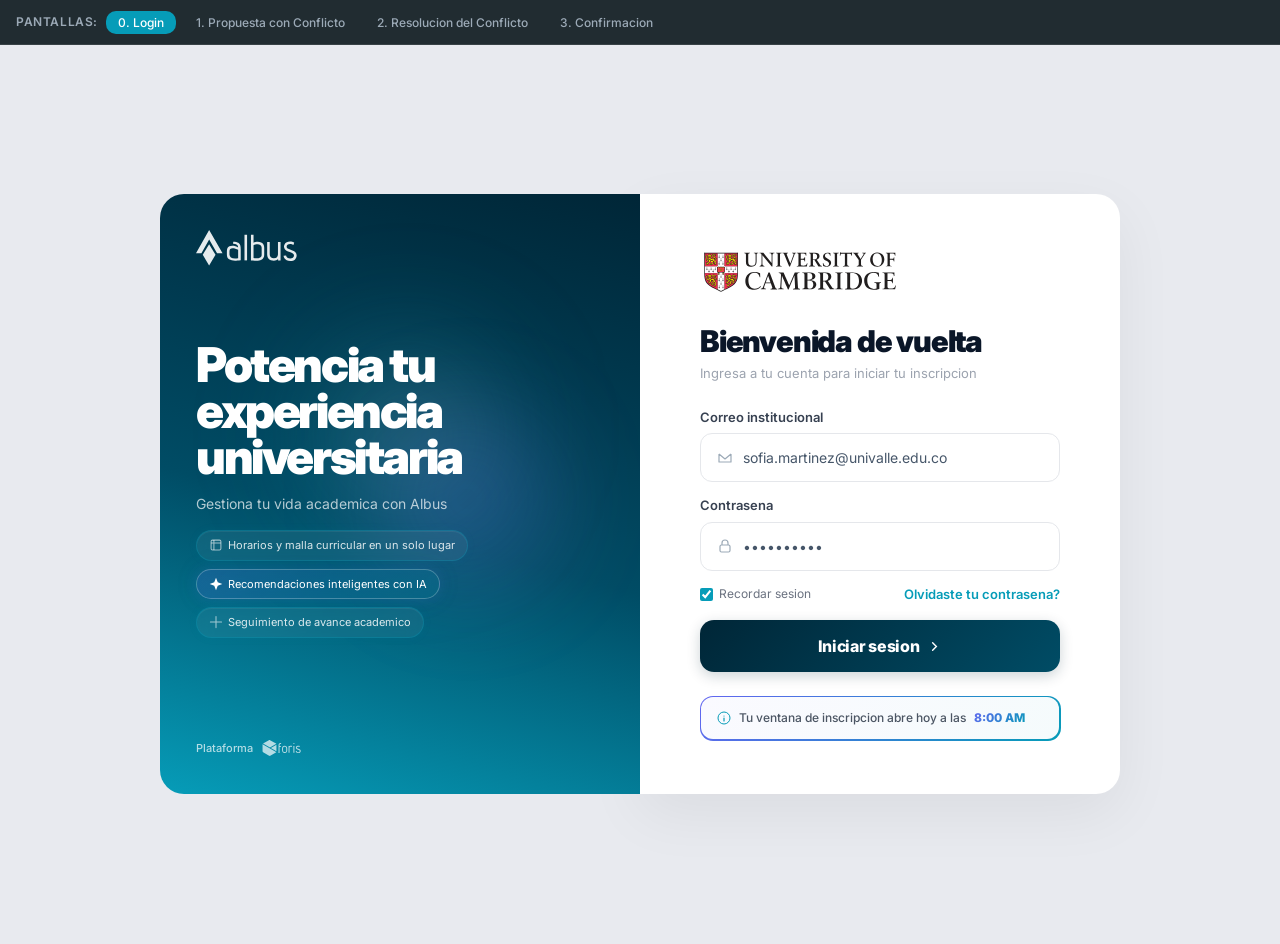
==== prototype/index.html @ 942f9414 "Foris UX Challenge: Albus enrollment flow prototype Complete UX/UI design for AI-assisted schedule c" ====
<!DOCTYPE html>
<html lang="es">
<head>
  <meta charset="UTF-8">
  <meta name="viewport" content="width=device-width, initial-scale=1.0">
  <title>Albus — Inscripcion de Materias | Foris</title>
  <link rel="preconnect" href="https://fonts.googleapis.com">
  <link href="https://fonts.googleapis.com/css2?family=Inter:wght@400;500;600;700&display=swap" rel="stylesheet">
  <link rel="stylesheet" href="styles.css">
  <link rel="stylesheet" href="ui-override.css">
</head>
<body>
  <!-- ========================================= -->
  <!-- NAVIGATION TABS (to switch between screens) -->
  <!-- ========================================= -->
  <nav class="screen-nav">
    <div class="screen-nav__inner">
      <span class="screen-nav__label">Pantallas:</span>
      <button class="screen-nav__btn active" data-screen="screen-login">0. Login</button>
      <button class="screen-nav__btn" data-screen="screen-1">1. Propuesta con Conflicto</button>
      <button class="screen-nav__btn" data-screen="screen-2">2. Resolucion del Conflicto</button>
      <button class="screen-nav__btn" data-screen="screen-3">3. Confirmacion</button>
    </div>
  </nav>

  <!-- ========================================= -->
  <!-- SCREEN 0: LOGIN                            -->
  <!-- ========================================= -->
  <div class="screen active" id="screen-login">
    <div class="login-layout">
      <div class="login-left">
        <div class="login-brand">
          <img src="../albus_logo_white.svg" alt="Albus" class="login-brand__logo">
        </div>
        <div class="login-hero">
          <h1 class="login-hero__title">Potencia tu experiencia universitaria</h1>
          <p class="login-hero__subtitle">Gestiona tu vida academica con Albus</p>
          <div class="login-hero__features">
            <div class="login-hero__feature">
              <svg width="20" height="20" viewBox="0 0 20 20" fill="none"><rect x="3" y="3" width="14" height="14" rx="2" stroke="currentColor" stroke-width="1.5"/><path d="M3 7H17M7 3V17" stroke="currentColor" stroke-width="1.5"/></svg>
              <span>Horarios y malla curricular en un solo lugar</span>
            </div>
            <div class="login-hero__feature login-hero__feature--ai">
              <svg width="20" height="20" viewBox="0 0 20 20" fill="none"><path d="M10 1L12.5 7.5L19 10L12.5 12.5L10 19L7.5 12.5L1 10L7.5 7.5L10 1Z" fill="currentColor"/></svg>
              <span>Recomendaciones inteligentes con IA</span>
            </div>
            <div class="login-hero__feature">
              <svg width="20" height="20" viewBox="0 0 20 20" fill="none"><path d="M10 2V18M2 10H18" stroke="currentColor" stroke-width="1.5" stroke-linecap="round"/></svg>
              <span>Seguimiento de avance academico</span>
            </div>
          </div>
        </div>
        <div class="login-footer">
          <span>Plataforma</span>
          <img src="../logo-foris-blanco.svg" alt="Foris" class="login-footer__logo">
        </div>
      </div>
      <div class="login-right">
        <div class="login-form">
          <div class="login-form__university">
            <img src="../university-of-cambridge-37899_logosenvector.com_5.svg" alt="Universidad" class="login-form__university-logo">
          </div>
          <h2 class="login-form__title">Bienvenida de vuelta</h2>
          <p class="login-form__subtitle">Ingresa a tu cuenta para iniciar tu inscripcion</p>
          <div class="login-form__field">
            <label class="login-form__label">Correo institucional</label>
            <div class="login-form__input">
              <svg width="16" height="16" viewBox="0 0 16 16" fill="none"><path d="M2 4L8 9L14 4M2 4V12H14V4" stroke="currentColor" stroke-width="1.2" stroke-linejoin="round"/></svg>
              <span>sofia.martinez@univalle.edu.co</span>
            </div>
          </div>
          <div class="login-form__field">
            <label class="login-form__label">Contrasena</label>
            <div class="login-form__input">
              <svg width="16" height="16" viewBox="0 0 16 16" fill="none"><rect x="3" y="7" width="10" height="7" rx="1.5" stroke="currentColor" stroke-width="1.2"/><path d="M5 7V5C5 3.34315 6.34315 2 8 2C9.65685 2 11 3.34315 11 5V7" stroke="currentColor" stroke-width="1.2"/></svg>
              <span>••••••••••</span>
            </div>
          </div>
          <div class="login-form__options">
            <label class="login-form__remember">
              <input type="checkbox" checked> Recordar sesion
            </label>
            <a href="#" class="login-form__forgot">Olvidaste tu contrasena?</a>
          </div>
          <button class="btn btn--confirm login-form__btn" onclick="showScreen('screen-welcome');">
            Iniciar sesion
            <svg width="16" height="16" viewBox="0 0 16 16" fill="none"><path d="M6 4L10 8L6 12" stroke="currentColor" stroke-width="1.5" stroke-linecap="round"/></svg>
          </button>
          <p class="login-form__info">
            <svg width="14" height="14" viewBox="0 0 14 14" fill="none"><circle cx="7" cy="7" r="6" stroke="currentColor" stroke-width="1"/><path d="M7 5V5.01M7 7V10" stroke="currentColor" stroke-width="1.2" stroke-linecap="round"/></svg>
            Tu ventana de inscripcion abre hoy a las <strong>8:00 AM</strong>
          </p>
        </div>
      </div>
    </div>
  </div>

  <!-- ========================================= -->
  <!-- SCREEN 0b: LOADING — AI PREPARING          -->
  <!-- ========================================= -->
  <div class="screen" id="screen-loading">
    <div class="app-layout">
      <!-- Sidebar -->
      <aside class="sidebar">
        <div class="sidebar__logo">
          <img src="../albus_logo_white.svg" alt="Albus" class="sidebar__logo-img">
          <button class="sidebar__collapse-btn" onclick="toggleSidebar()">
            <svg width="16" height="16" viewBox="0 0 16 16" fill="none"><path d="M10 4L6 8L10 12" stroke="currentColor" stroke-width="1.5" stroke-linecap="round"/></svg>
          </button>
        </div>
        <nav class="sidebar__nav">
          <a href="#" class="sidebar__link">
            <svg width="20" height="20" viewBox="0 0 20 20" fill="none"><path d="M3 10L10 3L17 10V17H12V13H8V17H3V10Z" stroke="currentColor" stroke-width="1.5"/></svg>
            Inicio
          </a>
          <a href="#" class="sidebar__link active">
            <svg width="20" height="20" viewBox="0 0 20 20" fill="none"><rect x="3" y="3" width="14" height="14" rx="2" stroke="currentColor" stroke-width="1.5"/><path d="M3 7H17M7 3V17" stroke="currentColor" stroke-width="1.5"/></svg>
            Mi Horario
          </a>
          <a href="#" class="sidebar__link">
            <svg width="20" height="20" viewBox="0 0 20 20" fill="none"><path d="M10 2V18M2 10H18" stroke="currentColor" stroke-width="1.5" stroke-linecap="round"/></svg>
            Malla Curricular
          </a>
          <a href="#" class="sidebar__link">
            <svg width="20" height="20" viewBox="0 0 20 20" fill="none"><circle cx="10" cy="6" r="3" stroke="currentColor" stroke-width="1.5"/><path d="M4 18C4 14.6863 6.68629 12 10 12C13.3137 12 16 14.6863 16 18" stroke="currentColor" stroke-width="1.5"/></svg>
            Mi Perfil
          </a>
        </nav>
        <div class="sidebar__profile">
          <img src="../sofia-avatar.png" alt="Sofia" class="sidebar__profile-photo">
          <div class="sidebar__profile-info">
            <span class="sidebar__profile-name">Sofia Martinez</span>
            <span class="sidebar__profile-career">Ingenieria Civil</span>
            <span class="sidebar__profile-semester">5to semestre</span>
          </div>
        </div>
        <button class="sidebar__logout" onclick="showScreen('screen-login');" title="Cerrar sesion">
          <svg width="16" height="16" viewBox="0 0 16 16" fill="none"><path d="M6 2H3C2.45 2 2 2.45 2 3V13C2 13.55 2.45 14 3 14H6" stroke="currentColor" stroke-width="1.5" stroke-linecap="round"/><path d="M11 11L14 8L11 5" stroke="currentColor" stroke-width="1.5" stroke-linecap="round" stroke-linejoin="round"/><path d="M14 8H6" stroke="currentColor" stroke-width="1.5" stroke-linecap="round"/></svg>
        </button>
        <button class="sidebar__collapse-edge" onclick="toggleSidebar()">
          <svg width="14" height="14" viewBox="0 0 14 14" fill="none"><path d="M9 3L5 7L9 11" stroke="currentColor" stroke-width="1.5" stroke-linecap="round"/></svg>
        </button>
      </aside>

      <main class="main">
        <header class="topbar">
          <div class="topbar__left">
            <div>
              <h1 class="topbar__title">Mi Horario</h1>
              <p class="topbar__subtitle">Semestre 2026-1 — Inscripcion de materias</p>
            </div>
          </div>
          <div class="topbar__right">
            <div class="topbar__window session-timer">
              <div class="topbar__window-dot"></div>
              <div class="topbar__window-info">
                <span class="topbar__window-label">Ventana abierta</span>
                <span class="topbar__window-countdown"></span>
              </div>
            </div>
          </div>
        </header>

        <!-- Loading State -->
        <div class="loading-state">
          <div class="loading-state__card">
            <div class="loading-state__icon">
              <svg width="40" height="40" viewBox="0 0 40 40" fill="none">
                <path d="M20 2L25 15L38 20L25 25L20 38L15 25L2 20L15 15L20 2Z" fill="#6366F1" class="loading-sparkle"/>
              </svg>
            </div>
            <h2 class="loading-state__title">Albus esta preparando tu propuesta de horario</h2>
            <p class="loading-state__text">Analizando tu historial academico, malla curricular y disponibilidad de secciones para recomendarte el mejor horario...</p>
            <div class="loading-state__progress">
              <div class="loading-state__bar">
                <div class="loading-state__bar-fill" id="loadingBar"></div>
              </div>
              <div class="loading-state__steps">
                <span class="loading-state__step loading-state__step--done" id="step1">
                  <svg width="14" height="14" viewBox="0 0 14 14" fill="none"><path d="M3 7L6 10L11 4" stroke="currentColor" stroke-width="1.5" stroke-linecap="round"/></svg>
                  Verificando prerrequisitos
                </span>
                <span class="loading-state__step loading-state__step--active" id="step2">
                  <div class="loading-state__step-dot"></div>
                  Seleccionando materias optimas
                </span>
                <span class="loading-state__step" id="step3">
                  <div class="loading-state__step-dot"></div>
                  Armando horario sin conflictos
                </span>
                <span class="loading-state__step" id="step4">
                  <div class="loading-state__step-dot"></div>
                  Validando cupos disponibles
                </span>
              </div>
            </div>
          </div>

          <!-- Skeleton Schedule -->
          <div class="skeleton-schedule">
            <div class="skeleton-header">
              <div class="skeleton-bar" style="width: 60px; height: 14px;"></div>
              <div class="skeleton-bar" style="width: 60px; height: 14px;"></div>
              <div class="skeleton-bar" style="width: 60px; height: 14px;"></div>
              <div class="skeleton-bar" style="width: 60px; height: 14px;"></div>
              <div class="skeleton-bar" style="width: 60px; height: 14px;"></div>
            </div>
            <div class="skeleton-grid">
              <div class="skeleton-block" style="grid-column: 1; grid-row: 1 / 3;"></div>
              <div class="skeleton-block" style="grid-column: 2; grid-row: 1 / 3;"></div>
              <div class="skeleton-block" style="grid-column: 3; grid-row: 1 / 3;"></div>
              <div class="skeleton-block" style="grid-column: 4; grid-row: 1 / 3;"></div>
              <div class="skeleton-block" style="grid-column: 5; grid-row: 1 / 4;"></div>
              <div class="skeleton-block" style="grid-column: 1; grid-row: 3 / 5;"></div>
              <div class="skeleton-block" style="grid-column: 3; grid-row: 3 / 5;"></div>
              <div class="skeleton-block" style="grid-column: 2; grid-row: 3 / 5;"></div>
              <div class="skeleton-block" style="grid-column: 4; grid-row: 3 / 5;"></div>
            </div>
          </div>
        </div>
      </main>
    </div>
  </div>

  <!-- ========================================= -->
  <!-- SCREEN WELCOME: HOME / BIENVENIDA          -->
  <!-- ========================================= -->
  <div class="screen" id="screen-welcome">
    <div class="app-layout">
      <aside class="sidebar">
        <div class="sidebar__logo">
          <img src="../albus_logo_white.svg" alt="Albus" class="sidebar__logo-img">
          <button class="sidebar__collapse-btn" onclick="toggleSidebar()">
            <svg width="16" height="16" viewBox="0 0 16 16" fill="none"><path d="M10 4L6 8L10 12" stroke="currentColor" stroke-width="1.5" stroke-linecap="round"/></svg>
          </button>
        </div>
        <nav class="sidebar__nav">
          <a href="#" class="sidebar__link">
            <svg width="20" height="20" viewBox="0 0 20 20" fill="none"><path d="M3 10L10 3L17 10V17H12V13H8V17H3V10Z" stroke="currentColor" stroke-width="1.5"/></svg>
            Inicio
          </a>
          <a href="#" class="sidebar__link">
            <svg width="20" height="20" viewBox="0 0 20 20" fill="none"><rect x="3" y="3" width="14" height="14" rx="2" stroke="currentColor" stroke-width="1.5"/><path d="M3 7H17M7 3V17" stroke="currentColor" stroke-width="1.5"/></svg>
            Mi Horario
          </a>
          <a href="#" class="sidebar__link">
            <svg width="20" height="20" viewBox="0 0 20 20" fill="none"><path d="M10 2V18M2 10H18" stroke="currentColor" stroke-width="1.5" stroke-linecap="round"/></svg>
            Malla Curricular
          </a>
          <a href="#" class="sidebar__link">
            <svg width="20" height="20" viewBox="0 0 20 20" fill="none"><circle cx="10" cy="6" r="3" stroke="currentColor" stroke-width="1.5"/><path d="M4 18C4 14.6863 6.68629 12 10 12C13.3137 12 16 14.6863 16 18" stroke="currentColor" stroke-width="1.5"/></svg>
            Mi Perfil
          </a>
        </nav>
        <div class="sidebar__profile">
          <img src="../sofia-avatar.png" alt="Sofia" class="sidebar__profile-photo">
          <div class="sidebar__profile-info">
            <span class="sidebar__profile-name">Sofia Martinez</span>
            <span class="sidebar__profile-career">Ingenieria Civil</span>
            <span class="sidebar__profile-semester">5to semestre</span>
          </div>
        </div>
        <button class="sidebar__logout" onclick="showScreen('screen-login');" title="Cerrar sesion">
          <svg width="16" height="16" viewBox="0 0 16 16" fill="none"><path d="M6 2H3C2.45 2 2 2.45 2 3V13C2 13.55 2.45 14 3 14H6" stroke="currentColor" stroke-width="1.5" stroke-linecap="round"/><path d="M11 11L14 8L11 5" stroke="currentColor" stroke-width="1.5" stroke-linecap="round" stroke-linejoin="round"/><path d="M14 8H6" stroke="currentColor" stroke-width="1.5" stroke-linecap="round"/></svg>
        </button>
        <button class="sidebar__collapse-edge" onclick="toggleSidebar()">
          <svg width="14" height="14" viewBox="0 0 14 14" fill="none"><path d="M9 3L5 7L9 11" stroke="currentColor" stroke-width="1.5" stroke-linecap="round"/></svg>
        </button>
      </aside>

      <main class="main welcome-main">
        <div class="welcome-dash">
          <!-- Hero greeting banner with user info -->
          <div class="welcome-dash__hero">
            <div class="welcome-dash__hero-visual">
              <img src="../sofia-avatar.png" alt="Sofia" class="welcome-dash__hero-avatar">
              <div class="welcome-dash__hero-status"></div>
            </div>
            <div class="welcome-dash__hero-content">
              <h1 class="welcome-dash__hero-title">Hola Sofia 👋</h1>
              <p class="welcome-dash__hero-desc">Bienvenida a tu portal academico</p>
            </div>
            <div class="welcome-dash__hero-meta">
              <div class="welcome-dash__hero-tag">Ingenieria Civil</div>
              <div class="welcome-dash__hero-tag">5to semestre</div>
              <div class="welcome-dash__hero-tag">Promedio 4.2</div>
            </div>
          </div>

          <!-- Layout: left (main) + right (sidebar) -->
          <div class="welcome-dash__grid">
            <!-- Left column -->
            <div class="welcome-dash__left">
              <!-- Inscription card — protagonist -->
              <div class="welcome-dash__inscription">
                <div class="welcome-dash__inscription-top">
                  <h2 class="welcome-dash__inscription-title">Inscripcion de materias</h2>
                  <p class="welcome-dash__inscription-subtitle">Semestre 2026-1</p>
                  <p class="welcome-dash__inscription-desc">Tu ventana de inscripcion esta abierta. Inicia tu proceso y organiza tu horario para este semestre.</p>
                  <div class="welcome-dash__inscription-footer">
                    <button class="btn btn--confirm welcome-dash__hero-cta" onclick="showScreen('screen-1'); showLoadingModal();">
                      Iniciar inscripcion
                      <svg width="16" height="16" viewBox="0 0 16 16" fill="none"><path d="M6 4L10 8L6 12" stroke="currentColor" stroke-width="1.5" stroke-linecap="round"/></svg>
                    </button>
                    <div class="welcome-dash__inscription-ai">
                      <svg width="12" height="12" viewBox="0 0 12 12" fill="none"><path d="M6 1L7.2 4.8L11 6L7.2 7.2L6 11L4.8 7.2L1 6L4.8 4.8L6 1Z" fill="currentColor"/></svg>
                      Con asistencia de Albus IA para facilitar tu inscripcion
                    </div>
                  </div>
                </div>
              </div>

              <!-- Stats row -->
              <div class="welcome-dash__stats">
                <div class="welcome-dash__stat">
                  <div class="welcome-dash__stat-icon welcome-dash__stat-icon--teal">
                    <svg width="18" height="18" viewBox="0 0 18 18" fill="none"><path d="M9 2V16M2 9H16" stroke="currentColor" stroke-width="1.5" stroke-linecap="round"/></svg>
                  </div>
                  <div>
                    <strong>68%</strong>
                    <span>Avance curricular</span>
                  </div>
                </div>
                <div class="welcome-dash__stat">
                  <div class="welcome-dash__stat-icon welcome-dash__stat-icon--blue">
                    <svg width="18" height="18" viewBox="0 0 18 18" fill="none"><rect x="3" y="3" width="12" height="12" rx="2" stroke="currentColor" stroke-width="1.5"/><path d="M3 7H15M7 3V15" stroke="currentColor" stroke-width="1.5"/></svg>
                  </div>
                  <div>
                    <strong>102</strong>
                    <span>Creditos aprobados</span>
                  </div>
                </div>
                <div class="welcome-dash__stat">
                  <div class="welcome-dash__stat-icon welcome-dash__stat-icon--green">
                    <svg width="18" height="18" viewBox="0 0 18 18" fill="none"><path d="M3 9L7 13L15 5" stroke="currentColor" stroke-width="1.5" stroke-linecap="round" stroke-linejoin="round"/></svg>
                  </div>
                  <div>
                    <strong>4.2</strong>
                    <span>Promedio semestre ant.</span>
                  </div>
                </div>
                <div class="welcome-dash__stat">
                  <div class="welcome-dash__stat-icon welcome-dash__stat-icon--purple">
                    <svg width="18" height="18" viewBox="0 0 18 18" fill="none"><circle cx="9" cy="6" r="3" stroke="currentColor" stroke-width="1.5"/><path d="M3 16C3 13 5.7 10 9 10C12.3 10 15 13 15 16" stroke="currentColor" stroke-width="1.5"/></svg>
                  </div>
                  <div>
                    <strong>5to</strong>
                    <span>Semestre actual</span>
                  </div>
                </div>
              </div>
            </div>

            <!-- Right column -->
            <div class="welcome-dash__right">
              <!-- Window timer -->
              <div class="welcome-dash__timer-card">
                <div class="welcome-dash__timer-header">
                  <span class="welcome-dash__timer-label">Ventana de inscripcion</span>
                  <div class="welcome-dash__timer-dot"></div>
                </div>
                <div class="welcome-dash__timer-info">
                  <span class="welcome-dash__timer-status">Abierta</span>
                  <span class="welcome-dash__timer-closes">Cierra hoy a las 12:00 PM</span>
                </div>
              </div>

              <!-- Quick info -->
              <div class="welcome-dash__quick">
                <h3>Semestre 2026-1</h3>
                <div class="welcome-dash__quick-item">
                  <span>Materias disponibles</span>
                  <strong>48</strong>
                </div>
                <div class="welcome-dash__quick-item">
                  <span>Creditos requeridos</span>
                  <strong>15-21</strong>
                </div>
                <div class="welcome-dash__quick-item">
                  <span>Materias por inscribir</span>
                  <strong>6</strong>
                </div>
              </div>

              <!-- Recent -->
              <div class="welcome-dash__recent">
                <h3>Semestre anterior</h3>
                <div class="welcome-dash__recent-item">
                  <div class="welcome-dash__recent-dot" style="background:#3B82F6;"></div>
                  <span>Estructuras I</span>
                  <strong>4.5</strong>
                </div>
                <div class="welcome-dash__recent-item">
                  <div class="welcome-dash__recent-dot" style="background:#10B981;"></div>
                  <span>Fisica II</span>
                  <strong>4.0</strong>
                </div>
                <div class="welcome-dash__recent-item">
                  <div class="welcome-dash__recent-dot" style="background:#069cb8;"></div>
                  <span>Estadistica I</span>
                  <strong>4.3</strong>
                </div>
              </div>
            </div>
          </div>
        </div>
      </main>
    </div>
  </div>

  <!-- ========================================= -->
  <!-- SCREEN 1: PROPUESTA CON CONFLICTO         -->
  <!-- ========================================= -->
  <div class="screen" id="screen-1">
    <div class="app-layout">
      <!-- Sidebar -->
      <aside class="sidebar">
        <div class="sidebar__logo">
          <img src="../albus_logo_white.svg" alt="Albus" class="sidebar__logo-img">
          <button class="sidebar__collapse-btn" onclick="toggleSidebar()">
            <svg width="16" height="16" viewBox="0 0 16 16" fill="none"><path d="M10 4L6 8L10 12" stroke="currentColor" stroke-width="1.5" stroke-linecap="round"/></svg>
          </button>
        </div>
        <nav class="sidebar__nav">
          <a href="#" class="sidebar__link">
            <svg width="20" height="20" viewBox="0 0 20 20" fill="none"><path d="M3 10L10 3L17 10V17H12V13H8V17H3V10Z" stroke="currentColor" stroke-width="1.5"/></svg>
            Inicio
          </a>
          <a href="#" class="sidebar__link active">
            <svg width="20" height="20" viewBox="0 0 20 20" fill="none"><rect x="3" y="3" width="14" height="14" rx="2" stroke="currentColor" stroke-width="1.5"/><path d="M3 7H17M7 3V17" stroke="currentColor" stroke-width="1.5"/></svg>
            Mi Horario
          </a>
          <a href="#" class="sidebar__link">
            <svg width="20" height="20" viewBox="0 0 20 20" fill="none"><path d="M10 2V18M2 10H18" stroke="currentColor" stroke-width="1.5" stroke-linecap="round"/></svg>
            Malla Curricular
          </a>
          <a href="#" class="sidebar__link">
            <svg width="20" height="20" viewBox="0 0 20 20" fill="none"><circle cx="10" cy="6" r="3" stroke="currentColor" stroke-width="1.5"/><path d="M4 18C4 14.6863 6.68629 12 10 12C13.3137 12 16 14.6863 16 18" stroke="currentColor" stroke-width="1.5"/></svg>
            Mi Perfil
          </a>
        </nav>
        <div class="sidebar__profile">
          <img src="../sofia-avatar.png" alt="Sofia" class="sidebar__profile-photo">
          <div class="sidebar__profile-info">
            <span class="sidebar__profile-name">Sofia Martinez</span>
            <span class="sidebar__profile-career">Ingenieria Civil</span>
            <span class="sidebar__profile-semester">5to semestre</span>
          </div>
        </div>
        <button class="sidebar__logout" onclick="showScreen('screen-login');" title="Cerrar sesion">
          <svg width="16" height="16" viewBox="0 0 16 16" fill="none"><path d="M6 2H3C2.45 2 2 2.45 2 3V13C2 13.55 2.45 14 3 14H6" stroke="currentColor" stroke-width="1.5" stroke-linecap="round"/><path d="M11 11L14 8L11 5" stroke="currentColor" stroke-width="1.5" stroke-linecap="round" stroke-linejoin="round"/><path d="M14 8H6" stroke="currentColor" stroke-width="1.5" stroke-linecap="round"/></svg>
        </button>
        <button class="sidebar__collapse-edge" onclick="toggleSidebar()">
          <svg width="14" height="14" viewBox="0 0 14 14" fill="none"><path d="M9 3L5 7L9 11" stroke="currentColor" stroke-width="1.5" stroke-linecap="round"/></svg>
        </button>
      </aside>

      <!-- Main Content -->
      <main class="main">
        <!-- Top Bar -->
        <header class="topbar">
          <div class="topbar__left">
            <div>
              <h1 class="topbar__title">Mi Horario</h1>
              <p class="topbar__subtitle">Semestre 2026-1</p>
            </div>
            <div class="topbar__mobile-timer session-timer">
              <div class="topbar__window-dot"></div>
              <div class="topbar__window-info">
                <span class="topbar__window-label">Ventana</span>
                <span class="topbar__window-countdown"></span>
              </div>
            </div>
          </div>
          <div class="topbar__center">
            <div class="topbar__ai-bar">
              <div class="topbar__ai-badge">
                <svg width="14" height="14" viewBox="0 0 14 14" fill="none"><path d="M7 1L8.5 5.5L13 7L8.5 8.5L7 13L5.5 8.5L1 7L5.5 5.5L7 1Z" fill="currentColor"/></svg>
                Propuesta de Albus IA
              </div>
              <div class="topbar__ai-divider"></div>
              <div class="topbar__ai-stats">
                <span class="topbar__ai-stat"><strong>6</strong> materias</span>
                <span class="topbar__ai-stat"><strong>18</strong> cred.</span>
                <span class="topbar__ai-stat"><strong>24</strong> hrs/sem</span>
                <span class="topbar__ai-stat topbar__ai-stat--warning"><strong>1</strong> cruzada</span>
              </div>
              <div class="topbar__ai-divider"></div>
              <button class="topbar__ai-more" id="toggleAiDetails">
                <svg width="14" height="14" viewBox="0 0 14 14" fill="none"><circle cx="7" cy="7" r="6" stroke="currentColor" stroke-width="1.2"/><path d="M7 5V5.01M7 7V10" stroke="currentColor" stroke-width="1.2" stroke-linecap="round"/></svg>
                Criterios
              </button>
            </div>
            <div class="topbar__ai-details" id="aiDetails">
              <div class="topbar__ai-details-grid">
                <div class="topbar__ai-details-item">
                  <span class="topbar__ai-details-label">Malla curricular</span>
                  <span class="topbar__ai-details-value">Materias alineadas con Ing. Civil</span>
                </div>
                <div class="topbar__ai-details-item">
                  <span class="topbar__ai-details-label">Prerrequisitos</span>
                  <span class="topbar__ai-details-value">Verificados para las 6 materias</span>
                </div>
                <div class="topbar__ai-details-item">
                  <span class="topbar__ai-details-label">Carga ideal</span>
                  <span class="topbar__ai-details-value">18 cred. en rango recomendado (15-21)</span>
                </div>
                <div class="topbar__ai-details-item">
                  <span class="topbar__ai-details-label">Disponibilidad</span>
                  <span class="topbar__ai-details-value">Cupos confirmados al generar propuesta</span>
                </div>
              </div>
            </div>
          </div>
          <div class="topbar__right">
            <div class="topbar__window session-timer">
              <div class="topbar__window-dot"></div>
              <div class="topbar__window-info">
                <span class="topbar__window-label">Ventana abierta</span>
                <span class="topbar__window-countdown"></span>
              </div>
            </div>
          </div>
        </header>

        <!-- Conflict Alert -->
        <div class="conflict-alert">
          <div class="conflict-alert__icon">
            <svg width="20" height="20" viewBox="0 0 20 20" fill="none">
              <path d="M10 2L18.66 17H1.34L10 2Z" stroke="currentColor" stroke-width="1.5" stroke-linejoin="round"/>
              <path d="M10 8V11M10 14V14.01" stroke="currentColor" stroke-width="1.5" stroke-linecap="round"/>
            </svg>
          </div>
          <div class="conflict-alert__content">
            <p class="conflict-alert__title">Materias cruzadas en tu horario</p>
            <p class="conflict-alert__desc"><strong>Calculo III</strong> y <strong>Mecanica de Fluidos</strong> se cruzan los <strong>martes y jueves de 10:00 a 11:30</strong>. Hay secciones alternativas con cupos disponibles.</p>
          </div>
          <button class="btn btn--warning conflict-alert__cta" onclick="showScreen('screen-2')">
            Resolver ahora
            <svg width="16" height="16" viewBox="0 0 16 16" fill="none"><path d="M6 4L10 8L6 12" stroke="currentColor" stroke-width="1.5" stroke-linecap="round"/></svg>
          </button>
        </div>

        <!-- Schedule Grid -->
        <div class="schedule">
          <div class="schedule__toolbar">
            <span class="schedule__toolbar-title">Horario semanal</span>
            <div class="schedule__toolbar-actions">
              <button class="schedule__toolbar-btn" title="Ajustar manualmente" onclick="handleManualEdit()">
                <svg width="15" height="15" viewBox="0 0 15 15" fill="none"><path d="M11.5 1.5L13.5 3.5L5 12L2 13L3 10L11.5 1.5Z" stroke="currentColor" stroke-width="1.3" stroke-linejoin="round"/></svg>
                Editar horario
              </button>
              <button class="schedule__toolbar-btn schedule__toolbar-btn--ai" title="Nueva propuesta de Albus IA" onclick="handleNewProposal(this)">
                <svg width="15" height="15" viewBox="0 0 15 15" fill="none"><path d="M7.5 1L9 5.5L13.5 7.5L9 9.5L7.5 14L6 9.5L1.5 7.5L6 5.5L7.5 1Z" fill="currentColor"/></svg>
                Nueva propuesta IA
              </button>
            </div>
          </div>
          <div class="schedule__scroll-wrap">
          <div class="schedule__header">
            <div class="schedule__time-col"></div>
            <div class="schedule__day">Lunes</div>
            <div class="schedule__day">Martes</div>
            <div class="schedule__day">Miercoles</div>
            <div class="schedule__day">Jueves</div>
            <div class="schedule__day">Viernes</div>
          </div>
          <div class="schedule__body">
            <!-- 8:00 -->
            <div class="schedule__row">
              <div class="schedule__time">8:00</div>
              <div class="schedule__cell">
                <div class="schedule__block schedule__block--blue has-tooltip" style="height: calc(var(--row-h) * 2);" data-tooltip-name="Estructuras I" data-tooltip-meta="Secc. A — 3 creditos — Lu/Mi 8:00-9:30" data-tooltip-status="ok" data-tooltip-prof="Prof. Martinez R." data-tooltip-sala="Sala 301">
                  <span class="schedule__block-name">Estructuras I</span>
                  <span class="schedule__block-detail">Sala 301</span>
                </div>
              </div>
              <div class="schedule__cell">
                <div class="schedule__block schedule__block--green has-tooltip" style="height: calc(var(--row-h) * 2);" data-tooltip-name="Fisica III" data-tooltip-meta="Secc. B — 3 creditos — Ma/Ju 8:00-9:30" data-tooltip-status="ok" data-tooltip-prof="Prof. Gomez L." data-tooltip-sala="Lab. 102">
                  <span class="schedule__block-name">Fisica III</span>
                  <span class="schedule__block-detail">Lab. 102</span>
                </div>
              </div>
              <div class="schedule__cell">
                <div class="schedule__block schedule__block--blue has-tooltip" style="height: calc(var(--row-h) * 2);" data-tooltip-name="Estructuras I" data-tooltip-meta="Secc. A — 3 creditos — Lu/Mi 8:00-9:30" data-tooltip-status="ok" data-tooltip-prof="Prof. Martinez R." data-tooltip-sala="Sala 301">
                  <span class="schedule__block-name">Estructuras I</span>
                  <span class="schedule__block-detail">Sala 301</span>
                </div>
              </div>
              <div class="schedule__cell">
                <div class="schedule__block schedule__block--green has-tooltip" style="height: calc(var(--row-h) * 2);" data-tooltip-name="Fisica III" data-tooltip-meta="Secc. B — 3 creditos — Ma/Ju 8:00-9:30" data-tooltip-status="ok" data-tooltip-prof="Prof. Gomez L." data-tooltip-sala="Lab. 102">
                  <span class="schedule__block-name">Fisica III</span>
                  <span class="schedule__block-detail">Lab. 102</span>
                </div>
              </div>
              <div class="schedule__cell">
                <div class="schedule__block schedule__block--purple has-tooltip" style="height: calc(var(--row-h) * 3);" data-tooltip-name="Topografia" data-tooltip-meta="Secc. A — 3 creditos — Vi 8:00-11:00" data-tooltip-status="ok" data-tooltip-prof="Prof. Herrera P." data-tooltip-sala="Sala 205">
                  <span class="schedule__block-name">Topografia</span>
                  <span class="schedule__block-detail">Sala 205</span>
                </div>
              </div>
            </div>
            <!-- 8:30 -->
            <div class="schedule__row">
              <div class="schedule__time">8:30</div>
              <div class="schedule__cell"></div>
              <div class="schedule__cell"></div>
              <div class="schedule__cell"></div>
              <div class="schedule__cell"></div>
              <div class="schedule__cell"></div>
            </div>
            <!-- 9:00 -->
            <div class="schedule__row">
              <div class="schedule__time">9:00</div>
              <div class="schedule__cell"></div>
              <div class="schedule__cell"></div>
              <div class="schedule__cell"></div>
              <div class="schedule__cell"></div>
              <div class="schedule__cell"></div>
            </div>
            <!-- 9:30 -->
            <div class="schedule__row">
              <div class="schedule__time">9:30</div>
              <div class="schedule__cell"></div>
              <div class="schedule__cell"></div>
              <div class="schedule__cell">
                <div class="schedule__block schedule__block--teal has-tooltip" style="height: calc(var(--row-h) * 3);" data-tooltip-name="Estadistica II" data-tooltip-meta="Secc. A — 3 creditos — Lu 10:00-11:30, Mi 9:30-11:00" data-tooltip-status="ok" data-tooltip-prof="Prof. Ruiz A." data-tooltip-sala="Sala 108">
                  <span class="schedule__block-name">Estadistica II</span>
                  <span class="schedule__block-detail">Sala 108</span>
                </div>
              </div>
              <div class="schedule__cell"></div>
              <div class="schedule__cell"></div>
            </div>
            <!-- 10:00 — CONFLICT ZONE -->
            <div class="schedule__row">
              <div class="schedule__time">10:00</div>
              <div class="schedule__cell">
                <div class="schedule__block schedule__block--teal has-tooltip" style="height: calc(var(--row-h) * 3);" data-tooltip-name="Estadistica II" data-tooltip-meta="Secc. A — 3 creditos — Lu 10:00-11:30, Mi 9:30-11:00" data-tooltip-status="ok" data-tooltip-prof="Prof. Ruiz A." data-tooltip-sala="Sala 108">
                  <span class="schedule__block-name">Estadistica II</span>
                  <span class="schedule__block-detail">Sala 108</span>
                </div>
              </div>
              <div class="schedule__cell schedule__cell--conflict">
                <div class="schedule__conflict-zone" style="height: calc(var(--row-h) * 3);">
                  <div class="schedule__block schedule__block--conflict-a has-tooltip" data-tooltip-name="Calculo III" data-tooltip-meta="Secc. A — 3 creditos — Ma/Ju 10:00-11:30" data-tooltip-status="conflict" data-tooltip-prof="Prof. Diaz J." data-tooltip-sala="Sala 401">
                    <span class="schedule__block-name">Calculo III</span>
                    <span class="schedule__block-detail">Secc. A — Sala 401</span>
                    <span class="schedule__conflict-badge">
                      <svg width="12" height="12" viewBox="0 0 12 12" fill="none"><path d="M6 1L11 10H1L6 1Z" stroke="currentColor" stroke-width="1" stroke-linejoin="round"/><path d="M6 5V7M6 8.5V8.51" stroke="currentColor" stroke-width="1" stroke-linecap="round"/></svg>
                      Cruzada
                    </span>
                  </div>
                  <div class="schedule__block schedule__block--conflict-b has-tooltip" data-tooltip-name="Mecanica de Fluidos" data-tooltip-meta="Secc. A — 3 creditos — Ma/Ju 10:00-11:30" data-tooltip-status="conflict" data-tooltip-prof="Prof. Valencia S." data-tooltip-sala="Lab. 201">
                    <span class="schedule__block-name">Mec. Fluidos</span>
                    <span class="schedule__block-detail">Secc. A — Lab. 201</span>
                    <span class="schedule__conflict-badge">
                      <svg width="12" height="12" viewBox="0 0 12 12" fill="none"><path d="M6 1L11 10H1L6 1Z" stroke="currentColor" stroke-width="1" stroke-linejoin="round"/><path d="M6 5V7M6 8.5V8.51" stroke="currentColor" stroke-width="1" stroke-linecap="round"/></svg>
                      Cruzada
                    </span>
                  </div>
                </div>
              </div>
              <div class="schedule__cell"></div>
              <div class="schedule__cell schedule__cell--conflict">
                <div class="schedule__conflict-zone" style="height: calc(var(--row-h) * 3);">
                  <div class="schedule__block schedule__block--conflict-a has-tooltip" data-tooltip-name="Calculo III" data-tooltip-meta="Secc. A — 3 creditos — Ma/Ju 10:00-11:30" data-tooltip-status="conflict" data-tooltip-prof="Prof. Diaz J." data-tooltip-sala="Sala 401">
                    <span class="schedule__block-name">Calculo III</span>
                    <span class="schedule__block-detail">Secc. A</span>
                    <span class="schedule__conflict-badge">
                      <svg width="12" height="12" viewBox="0 0 12 12" fill="none"><path d="M6 1L11 10H1L6 1Z" stroke="currentColor" stroke-width="1" stroke-linejoin="round"/><path d="M6 5V7M6 8.5V8.51" stroke="currentColor" stroke-width="1" stroke-linecap="round"/></svg>
                      Cruzada
                    </span>
                  </div>
                  <div class="schedule__block schedule__block--conflict-b has-tooltip" data-tooltip-name="Mecanica de Fluidos" data-tooltip-meta="Secc. A — 3 creditos — Ma/Ju 10:00-11:30" data-tooltip-status="conflict" data-tooltip-prof="Prof. Valencia S." data-tooltip-sala="Lab. 201">
                    <span class="schedule__block-name">Mec. Fluidos</span>
                    <span class="schedule__block-detail">Secc. A</span>
                    <span class="schedule__conflict-badge">
                      <svg width="12" height="12" viewBox="0 0 12 12" fill="none"><path d="M6 1L11 10H1L6 1Z" stroke="currentColor" stroke-width="1" stroke-linejoin="round"/><path d="M6 5V7M6 8.5V8.51" stroke="currentColor" stroke-width="1" stroke-linecap="round"/></svg>
                      Cruzada
                    </span>
                  </div>
                </div>
              </div>
              <div class="schedule__cell"></div>
            </div>
            <!-- 10:30 -->
            <div class="schedule__row">
              <div class="schedule__time">10:30</div>
              <div class="schedule__cell"></div>
              <div class="schedule__cell"></div>
              <div class="schedule__cell"></div>
              <div class="schedule__cell"></div>
              <div class="schedule__cell"></div>
            </div>
            <!-- 11:00 -->
            <div class="schedule__row">
              <div class="schedule__time">11:00</div>
              <div class="schedule__cell"></div>
              <div class="schedule__cell"></div>
              <div class="schedule__cell"></div>
              <div class="schedule__cell"></div>
              <div class="schedule__cell"></div>
            </div>
            <!-- 11:30 -->
            <div class="schedule__row">
              <div class="schedule__time">11:30</div>
              <div class="schedule__cell"></div>
              <div class="schedule__cell"></div>
              <div class="schedule__cell"></div>
              <div class="schedule__cell"></div>
              <div class="schedule__cell"></div>
            </div>
          </div>
          </div><!-- /schedule__scroll-wrap -->
        </div>

      </main>
    </div>
  </div>

  <!-- ========================================= -->
  <!-- SCREEN 2: RESOLUCION DEL CONFLICTO         -->
  <!-- ========================================= -->
  <div class="screen" id="screen-2">
    <div class="app-layout">
      <!-- Sidebar (same) -->
      <aside class="sidebar">
        <div class="sidebar__logo">
          <img src="../albus_logo_white.svg" alt="Albus" class="sidebar__logo-img">
          <button class="sidebar__collapse-btn" onclick="toggleSidebar()">
            <svg width="16" height="16" viewBox="0 0 16 16" fill="none"><path d="M10 4L6 8L10 12" stroke="currentColor" stroke-width="1.5" stroke-linecap="round"/></svg>
          </button>
        </div>
        <nav class="sidebar__nav">
          <a href="#" class="sidebar__link"><svg width="20" height="20" viewBox="0 0 20 20" fill="none"><path d="M3 10L10 3L17 10V17H12V13H8V17H3V10Z" stroke="currentColor" stroke-width="1.5"/></svg>Inicio</a>
          <a href="#" class="sidebar__link active"><svg width="20" height="20" viewBox="0 0 20 20" fill="none"><rect x="3" y="3" width="14" height="14" rx="2" stroke="currentColor" stroke-width="1.5"/><path d="M3 7H17M7 3V17" stroke="currentColor" stroke-width="1.5"/></svg>Mi Horario</a>
          <a href="#" class="sidebar__link"><svg width="20" height="20" viewBox="0 0 20 20" fill="none"><path d="M10 2V18M2 10H18" stroke="currentColor" stroke-width="1.5" stroke-linecap="round"/></svg>Malla Curricular</a>
          <a href="#" class="sidebar__link"><svg width="20" height="20" viewBox="0 0 20 20" fill="none"><circle cx="10" cy="6" r="3" stroke="currentColor" stroke-width="1.5"/><path d="M4 18C4 14.6863 6.68629 12 10 12C13.3137 12 16 14.6863 16 18" stroke="currentColor" stroke-width="1.5"/></svg>Mi Perfil</a>
        </nav>
        <div class="sidebar__profile">
          <img src="../sofia-avatar.png" alt="Sofia" class="sidebar__profile-photo">
          <div class="sidebar__profile-info">
            <span class="sidebar__profile-name">Sofia Martinez</span>
            <span class="sidebar__profile-career">Ingenieria Civil</span>
            <span class="sidebar__profile-semester">5to semestre</span>
          </div>
        </div>
        <button class="sidebar__logout" onclick="showScreen('screen-login');" title="Cerrar sesion">
          <svg width="16" height="16" viewBox="0 0 16 16" fill="none"><path d="M6 2H3C2.45 2 2 2.45 2 3V13C2 13.55 2.45 14 3 14H6" stroke="currentColor" stroke-width="1.5" stroke-linecap="round"/><path d="M11 11L14 8L11 5" stroke="currentColor" stroke-width="1.5" stroke-linecap="round" stroke-linejoin="round"/><path d="M14 8H6" stroke="currentColor" stroke-width="1.5" stroke-linecap="round"/></svg>
        </button>
        <button class="sidebar__collapse-edge" onclick="toggleSidebar()">
          <svg width="14" height="14" viewBox="0 0 14 14" fill="none"><path d="M9 3L5 7L9 11" stroke="currentColor" stroke-width="1.5" stroke-linecap="round"/></svg>
        </button>
      </aside>

      <main class="main">
        <header class="topbar">
          <div class="topbar__left">
            <div>
              <button class="topbar__back" onclick="showScreen('screen-1')">
                <svg width="16" height="16" viewBox="0 0 16 16" fill="none"><path d="M10 4L6 8L10 12" stroke="currentColor" stroke-width="1.5" stroke-linecap="round"/></svg>
                Volver al horario
              </button>
              <h1 class="topbar__title">Resolver materias cruzadas</h1>
            </div>
          </div>
          <div class="topbar__center">
            <div class="conflict-summary-bar">
              <div class="conflict-summary-bar__icon">
                <svg width="16" height="16" viewBox="0 0 16 16" fill="none"><path d="M8 1L15 13H1L8 1Z" stroke="currentColor" stroke-width="1.2" stroke-linejoin="round"/><path d="M8 6V9M8 11V11.01" stroke="currentColor" stroke-width="1" stroke-linecap="round"/></svg>
              </div>
              <div class="conflict-summary-bar__label">Materias cruzadas:</div>
              <div class="conflict-summary-bar__block conflict-summary-bar__block--a">
                <span class="conflict-summary-bar__name">Calculo III</span>
                <span class="conflict-summary-bar__time">Secc. A — Ma/Ju 10:00</span>
              </div>
              <div class="conflict-summary-bar__vs">vs</div>
              <div class="conflict-summary-bar__block conflict-summary-bar__block--b">
                <span class="conflict-summary-bar__name">Mec. Fluidos</span>
                <span class="conflict-summary-bar__time">Secc. A — Ma/Ju 10:00</span>
              </div>
            </div>
          </div>
          <div class="topbar__right">
            <div class="topbar__window session-timer">
              <div class="topbar__window-dot"></div>
              <div class="topbar__window-info">
                <span class="topbar__window-label">Ventana abierta</span>
                <span class="topbar__window-countdown"></span>
              </div>
            </div>
          </div>
        </header>

        <!-- Resolution Options -->
        <div class="resolution">
          <!-- AI Suggestions Group -->
          <div class="resolution__ai-group">
            <div class="resolution__ai-group-tag">
              <svg width="14" height="14" viewBox="0 0 14 14" fill="none"><path d="M7 1L8.5 5.5L13 7L8.5 8.5L7 13L5.5 8.5L1 7L5.5 5.5L7 1Z" fill="currentColor"/></svg>
              Sugeridas por Albus IA
            </div>

            <div class="resolution__option resolution__option--ai" id="optionA">
              <div class="resolution__option-ai-badge">Mejor opcion</div>
              <div class="resolution__option-header">
                <div class="resolution__option-radio"><input type="radio" name="resolution" id="resA" checked><label for="resA"></label></div>
                <div class="resolution__option-info">
                  <span class="resolution__option-title">Cambiar Calculo III a Seccion B</span>
                  <p class="resolution__option-desc">Pasa a <strong>Mi/Vi 14:00–15:30</strong>, Sala 401. Mec. Fluidos se mantiene.</p>
                </div>
              </div>
              <div class="resolution__option-meta">
                <span class="resolution__seats resolution__seats--available"><svg width="14" height="14" viewBox="0 0 14 14" fill="none"><circle cx="7" cy="7" r="6" stroke="currentColor" stroke-width="1.2"/><circle cx="7" cy="7" r="2" fill="currentColor"/></svg>12 cupos</span>
                <span class="resolution__prof">Prof. Garcia M.</span>
                <span class="resolution__rating">4.3/5</span>
                <button class="resolution__preview-toggle" onclick="showScheduleModal('A')"><svg width="14" height="14" viewBox="0 0 14 14" fill="none"><path d="M1.5 7C1.5 7 3.5 2.5 7 2.5C10.5 2.5 12.5 7 12.5 7C12.5 7 10.5 11.5 7 11.5C3.5 11.5 1.5 7 1.5 7Z" stroke="currentColor" stroke-width="1.2"/><circle cx="7" cy="7" r="1.8" stroke="currentColor" stroke-width="1.2"/></svg>Ver en horario</button>
              </div>
            </div>

            <div class="resolution__option resolution__option--ai" id="optionB">
              <div class="resolution__option-header">
                <div class="resolution__option-radio"><input type="radio" name="resolution" id="resB"><label for="resB"></label></div>
                <div class="resolution__option-info">
                  <span class="resolution__option-title">Cambiar Mec. Fluidos a Seccion C</span>
                  <p class="resolution__option-desc">Pasa a <strong>Lu/Mi 14:00–15:30</strong>, Lab. 203. Calculo III se mantiene.</p>
                </div>
              </div>
              <div class="resolution__option-meta">
                <span class="resolution__seats resolution__seats--low"><svg width="14" height="14" viewBox="0 0 14 14" fill="none"><circle cx="7" cy="7" r="6" stroke="currentColor" stroke-width="1.2"/><circle cx="7" cy="7" r="2" fill="currentColor"/></svg>3 cupos</span>
                <span class="resolution__prof">Prof. Ramirez T.</span>
                <span class="resolution__rating">4.1/5</span>
                <button class="resolution__preview-toggle" onclick="showScheduleModal('B')"><svg width="14" height="14" viewBox="0 0 14 14" fill="none"><path d="M1.5 7C1.5 7 3.5 2.5 7 2.5C10.5 2.5 12.5 7 12.5 7C12.5 7 10.5 11.5 7 11.5C3.5 11.5 1.5 7 1.5 7Z" stroke="currentColor" stroke-width="1.2"/><circle cx="7" cy="7" r="1.8" stroke="currentColor" stroke-width="1.2"/></svg>Ver en horario</button>
              </div>
            </div>
          </div>

          <!-- Other Options — Scrollable -->
          <div class="resolution__others">
            <h3 class="resolution__others-title">Otras opciones</h3>
            <div class="resolution__others-scroll">

              <div class="resolution__option" id="optionC">
                <div class="resolution__option-header">
                  <div class="resolution__option-radio"><input type="radio" name="resolution" id="resC"><label for="resC"></label></div>
                  <div class="resolution__option-info">
                    <span class="resolution__option-title">Cambiar Calculo III a Seccion D</span>
                    <p class="resolution__option-desc">Pasa a <strong>Sab 9:00–12:00</strong>, Sala 102. Mec. Fluidos se mantiene.</p>
                  </div>
                </div>
                <div class="resolution__option-meta">
                  <span class="resolution__seats resolution__seats--available"><svg width="14" height="14" viewBox="0 0 14 14" fill="none"><circle cx="7" cy="7" r="6" stroke="currentColor" stroke-width="1.2"/><circle cx="7" cy="7" r="2" fill="currentColor"/></svg>18 cupos</span>
                  <span class="resolution__prof">Prof. Lopez N.</span>
                  <span class="resolution__rating">3.8/5</span>
                  <button class="resolution__preview-toggle" onclick="showScheduleModal('C')"><svg width="14" height="14" viewBox="0 0 14 14" fill="none"><path d="M1.5 7C1.5 7 3.5 2.5 7 2.5C10.5 2.5 12.5 7 12.5 7C12.5 7 10.5 11.5 7 11.5C3.5 11.5 1.5 7 1.5 7Z" stroke="currentColor" stroke-width="1.2"/><circle cx="7" cy="7" r="1.8" stroke="currentColor" stroke-width="1.2"/></svg>Ver en horario</button>
                </div>
              </div>

              <div class="resolution__option" id="optionD">
                <div class="resolution__option-header">
                  <div class="resolution__option-radio"><input type="radio" name="resolution" id="resD"><label for="resD"></label></div>
                  <div class="resolution__option-info">
                    <span class="resolution__option-title">Cambiar Calculo III a Seccion E</span>
                    <p class="resolution__option-desc">Pasa a <strong>Lu/Mi 16:00–17:30</strong>, Sala 305. Mec. Fluidos se mantiene.</p>
                  </div>
                </div>
                <div class="resolution__option-meta">
                  <span class="resolution__seats resolution__seats--available"><svg width="14" height="14" viewBox="0 0 14 14" fill="none"><circle cx="7" cy="7" r="6" stroke="currentColor" stroke-width="1.2"/><circle cx="7" cy="7" r="2" fill="currentColor"/></svg>8 cupos</span>
                  <span class="resolution__prof">Prof. Vargas A.</span>
                  <span class="resolution__rating">3.9/5</span>
                  <button class="resolution__preview-toggle" onclick="showScheduleModal('D')"><svg width="14" height="14" viewBox="0 0 14 14" fill="none"><path d="M1.5 7C1.5 7 3.5 2.5 7 2.5C10.5 2.5 12.5 7 12.5 7C12.5 7 10.5 11.5 7 11.5C3.5 11.5 1.5 7 1.5 7Z" stroke="currentColor" stroke-width="1.2"/><circle cx="7" cy="7" r="1.8" stroke="currentColor" stroke-width="1.2"/></svg>Ver en horario</button>
                </div>
              </div>

              <div class="resolution__option" id="optionE">
                <div class="resolution__option-header">
                  <div class="resolution__option-radio"><input type="radio" name="resolution" id="resE"><label for="resE"></label></div>
                  <div class="resolution__option-info">
                    <span class="resolution__option-title">Cambiar Mec. Fluidos a Seccion D</span>
                    <p class="resolution__option-desc">Pasa a <strong>Ma/Ju 14:00–15:30</strong>, Lab. 204. Calculo III se mantiene.</p>
                  </div>
                </div>
                <div class="resolution__option-meta">
                  <span class="resolution__seats resolution__seats--available"><svg width="14" height="14" viewBox="0 0 14 14" fill="none"><circle cx="7" cy="7" r="6" stroke="currentColor" stroke-width="1.2"/><circle cx="7" cy="7" r="2" fill="currentColor"/></svg>14 cupos</span>
                  <span class="resolution__prof">Prof. Mora L.</span>
                  <span class="resolution__rating">4.0/5</span>
                  <button class="resolution__preview-toggle" onclick="showScheduleModal('E')"><svg width="14" height="14" viewBox="0 0 14 14" fill="none"><path d="M1.5 7C1.5 7 3.5 2.5 7 2.5C10.5 2.5 12.5 7 12.5 7C12.5 7 10.5 11.5 7 11.5C3.5 11.5 1.5 7 1.5 7Z" stroke="currentColor" stroke-width="1.2"/><circle cx="7" cy="7" r="1.8" stroke="currentColor" stroke-width="1.2"/></svg>Ver en horario</button>
                </div>
              </div>

              <div class="resolution__option" id="optionF">
                <div class="resolution__option-header">
                  <div class="resolution__option-radio"><input type="radio" name="resolution" id="resF"><label for="resF"></label></div>
                  <div class="resolution__option-info">
                    <span class="resolution__option-title">Cambiar Mec. Fluidos a Seccion E</span>
                    <p class="resolution__option-desc">Pasa a <strong>Vi 14:00–17:00</strong>, Lab. 205. Calculo III se mantiene.</p>
                  </div>
                </div>
                <div class="resolution__option-meta">
                  <span class="resolution__seats resolution__seats--low"><svg width="14" height="14" viewBox="0 0 14 14" fill="none"><circle cx="7" cy="7" r="6" stroke="currentColor" stroke-width="1.2"/><circle cx="7" cy="7" r="2" fill="currentColor"/></svg>2 cupos</span>
                  <span class="resolution__prof">Prof. Rios K.</span>
                  <span class="resolution__rating">3.7/5</span>
                  <button class="resolution__preview-toggle" onclick="showScheduleModal('F')"><svg width="14" height="14" viewBox="0 0 14 14" fill="none"><path d="M1.5 7C1.5 7 3.5 2.5 7 2.5C10.5 2.5 12.5 7 12.5 7C12.5 7 10.5 11.5 7 11.5C3.5 11.5 1.5 7 1.5 7Z" stroke="currentColor" stroke-width="1.2"/><circle cx="7" cy="7" r="1.8" stroke="currentColor" stroke-width="1.2"/></svg>Ver en horario</button>
                </div>
              </div>

            </div>
          </div>
        </div>

        <!-- Bottom Actions -->
        <div class="bottom-actions">
          <button class="btn btn--secondary" onclick="showScreen('screen-1')">Volver al horario</button>
          <button class="btn btn--confirm" onclick="applyOption(getSelectedOption())">
            <svg width="18" height="18" viewBox="0 0 18 18" fill="none"><path d="M3 9L7.5 13.5L15 4.5" stroke="currentColor" stroke-width="2" stroke-linecap="round"/></svg>
            Aplicar y continuar
          </button>
        </div>
      </main>
    </div>
  </div>

  <!-- ========================================= -->
  <!-- SCREEN 3: CONFIRMACION — EXITO             -->
  <!-- ========================================= -->
  <div class="screen" id="screen-3">
    <div class="app-layout">
      <aside class="sidebar">
        <div class="sidebar__logo">
          <img src="../albus_logo_white.svg" alt="Albus" class="sidebar__logo-img">
          <button class="sidebar__collapse-btn" onclick="toggleSidebar()">
            <svg width="16" height="16" viewBox="0 0 16 16" fill="none"><path d="M10 4L6 8L10 12" stroke="currentColor" stroke-width="1.5" stroke-linecap="round"/></svg>
          </button>
        </div>
        <nav class="sidebar__nav">
          <a href="#" class="sidebar__link"><svg width="20" height="20" viewBox="0 0 20 20" fill="none"><path d="M3 10L10 3L17 10V17H12V13H8V17H3V10Z" stroke="currentColor" stroke-width="1.5"/></svg>Inicio</a>
          <a href="#" class="sidebar__link active"><svg width="20" height="20" viewBox="0 0 20 20" fill="none"><rect x="3" y="3" width="14" height="14" rx="2" stroke="currentColor" stroke-width="1.5"/><path d="M3 7H17M7 3V17" stroke="currentColor" stroke-width="1.5"/></svg>Mi Horario</a>
          <a href="#" class="sidebar__link"><svg width="20" height="20" viewBox="0 0 20 20" fill="none"><path d="M10 2V18M2 10H18" stroke="currentColor" stroke-width="1.5" stroke-linecap="round"/></svg>Malla Curricular</a>
          <a href="#" class="sidebar__link"><svg width="20" height="20" viewBox="0 0 20 20" fill="none"><circle cx="10" cy="6" r="3" stroke="currentColor" stroke-width="1.5"/><path d="M4 18C4 14.6863 6.68629 12 10 12C13.3137 12 16 14.6863 16 18" stroke="currentColor" stroke-width="1.5"/></svg>Mi Perfil</a>
        </nav>
        <div class="sidebar__profile">
          <img src="../sofia-avatar.png" alt="Sofia" class="sidebar__profile-photo">
          <div class="sidebar__profile-info">
            <span class="sidebar__profile-name">Sofia Martinez</span>
            <span class="sidebar__profile-career">Ingenieria Civil</span>
            <span class="sidebar__profile-semester">5to semestre</span>
          </div>
        </div>
        <button class="sidebar__logout" onclick="showScreen('screen-login');" title="Cerrar sesion">
          <svg width="16" height="16" viewBox="0 0 16 16" fill="none"><path d="M6 2H3C2.45 2 2 2.45 2 3V13C2 13.55 2.45 14 3 14H6" stroke="currentColor" stroke-width="1.5" stroke-linecap="round"/><path d="M11 11L14 8L11 5" stroke="currentColor" stroke-width="1.5" stroke-linecap="round" stroke-linejoin="round"/><path d="M14 8H6" stroke="currentColor" stroke-width="1.5" stroke-linecap="round"/></svg>
        </button>
        <button class="sidebar__collapse-edge" onclick="toggleSidebar()">
          <svg width="14" height="14" viewBox="0 0 14 14" fill="none"><path d="M9 3L5 7L9 11" stroke="currentColor" stroke-width="1.5" stroke-linecap="round"/></svg>
        </button>
      </aside>

      <main class="main">
        <header class="topbar">
          <div class="topbar__left">
            <div>
              <h1 class="topbar__title">Tu horario inscrito</h1>
              <p class="topbar__subtitle">Semestre 2026-1</p>
            </div>
          </div>
          <div class="topbar__center">
            <div class="topbar__ai-bar">
              <div class="topbar__ai-badge" style="background: rgba(16, 185, 129, 0.15); color: #065F46;">
                <svg width="14" height="14" viewBox="0 0 14 14" fill="none"><path d="M3 7L6 10L11 4" stroke="currentColor" stroke-width="1.5" stroke-linecap="round" stroke-linejoin="round"/></svg>
                Inscripcion confirmada
              </div>
              <div class="topbar__ai-divider"></div>
              <div class="topbar__ai-stats">
                <span class="topbar__ai-stat"><strong>6</strong> materias</span>
                <span class="topbar__ai-stat"><strong>18</strong> cred.</span>
                <span class="topbar__ai-stat"><strong>24</strong> hrs/sem</span>
                <span class="topbar__ai-stat" style="color:#059669;"><strong>0</strong> cruzadas</span>
              </div>
            </div>
          </div>
          <div class="topbar__right">
            <div class="topbar__window session-timer">
              <div class="topbar__window-dot"></div>
              <div class="topbar__window-info">
                <span class="topbar__window-label">Ventana abierta</span>
                <span class="topbar__window-countdown"></span>
              </div>
            </div>
          </div>
        </header>

        <!-- Pre-confirmation state (legacy, hidden) -->
        <div class="confirm-pre" id="confirmPre" style="display:none;">
          <!-- Validation Checklist -->
          <div class="validation-checklist">
            <h3 class="validation-checklist__title">Validacion del horario</h3>
            <div class="validation-checklist__items">
              <div class="validation-checklist__item validation-checklist__item--pass">
                <svg width="18" height="18" viewBox="0 0 18 18" fill="none"><circle cx="9" cy="9" r="8" fill="#10B981" opacity="0.15"/><path d="M5 9L8 12L13 6" stroke="#10B981" stroke-width="1.5" stroke-linecap="round" stroke-linejoin="round"/></svg>
                <span>6 materias seleccionadas (minimo 5, maximo 7)</span>
              </div>
              <div class="validation-checklist__item validation-checklist__item--pass">
                <svg width="18" height="18" viewBox="0 0 18 18" fill="none"><circle cx="9" cy="9" r="8" fill="#10B981" opacity="0.15"/><path d="M5 9L8 12L13 6" stroke="#10B981" stroke-width="1.5" stroke-linecap="round" stroke-linejoin="round"/></svg>
                <span>18 creditos (dentro del rango permitido: 15-21)</span>
              </div>
              <div class="validation-checklist__item validation-checklist__item--pass">
                <svg width="18" height="18" viewBox="0 0 18 18" fill="none"><circle cx="9" cy="9" r="8" fill="#10B981" opacity="0.15"/><path d="M5 9L8 12L13 6" stroke="#10B981" stroke-width="1.5" stroke-linecap="round" stroke-linejoin="round"/></svg>
                <span>Sin conflictos de horario</span>
              </div>
              <div class="validation-checklist__item validation-checklist__item--pass">
                <svg width="18" height="18" viewBox="0 0 18 18" fill="none"><circle cx="9" cy="9" r="8" fill="#10B981" opacity="0.15"/><path d="M5 9L8 12L13 6" stroke="#10B981" stroke-width="1.5" stroke-linecap="round" stroke-linejoin="round"/></svg>
                <span>Todos los prerrequisitos cumplidos</span>
              </div>
            </div>
            <div class="validation-checklist__result">
              <svg width="18" height="18" viewBox="0 0 18 18" fill="none"><path d="M3 9L7.5 13.5L15 4.5" stroke="#10B981" stroke-width="2" stroke-linecap="round" stroke-linejoin="round"/></svg>
              Todo en orden. Estas lista para inscribirte.
            </div>
          </div>

          <!-- Final Schedule Summary -->
          <div class="final-summary">
            <h3 class="final-summary__title">Tu horario final</h3>
            <div class="final-summary__table">
              <div class="final-summary__row final-summary__row--header">
                <span>Materia</span>
                <span>Seccion</span>
                <span>Horario</span>
                <span>Creditos</span>
              </div>
              <div class="final-summary__row">
                <span><span class="final-summary__dot final-summary__dot--blue"></span>Estructuras I</span>
                <span>Secc. A</span>
                <span>Lu/Mi 8:00–9:30</span>
                <span>3</span>
              </div>
              <div class="final-summary__row">
                <span><span class="final-summary__dot final-summary__dot--green"></span>Fisica III</span>
                <span>Secc. B</span>
                <span>Ma/Ju 8:00–9:30</span>
                <span>3</span>
              </div>
              <div class="final-summary__row">
                <span><span class="final-summary__dot final-summary__dot--teal"></span>Estadistica II</span>
                <span>Secc. A</span>
                <span>Lu 10:00–11:30, Mi 9:30–11:00</span>
                <span>3</span>
              </div>
              <div class="final-summary__row">
                <span><span class="final-summary__dot final-summary__dot--purple"></span>Topografia</span>
                <span>Secc. A</span>
                <span>Vi 8:00–11:00</span>
                <span>3</span>
              </div>
              <div class="final-summary__row final-summary__row--changed">
                <span><span class="final-summary__dot final-summary__dot--conflict-a"></span>Calculo III <span class="final-summary__changed-badge">Modificada</span></span>
                <span>Secc. B</span>
                <span>Mi/Vi 14:00–15:30</span>
                <span>3</span>
              </div>
              <div class="final-summary__row">
                <span><span class="final-summary__dot final-summary__dot--conflict-b"></span>Mecanica de Fluidos</span>
                <span>Secc. A</span>
                <span>Ma/Ju 10:00–11:30</span>
                <span>3</span>
              </div>
              <div class="final-summary__row final-summary__row--total">
                <span>Total</span>
                <span></span>
                <span>24 hrs/semana</span>
                <span>18 creditos</span>
              </div>
            </div>
          </div>

          <!-- Actions -->
          <div class="bottom-actions">
            <button class="btn btn--secondary" onclick="showScreen('screen-2')">Volver a editar</button>
            <button class="btn btn--confirm" id="btnConfirm">
              <svg width="18" height="18" viewBox="0 0 18 18" fill="none"><path d="M3 9L7.5 13.5L15 4.5" stroke="currentColor" stroke-width="2" stroke-linecap="round"/></svg>
              Confirmar inscripcion
            </button>
          </div>
        </div>

        <!-- Success State (hidden by default) -->
        <div class="confirm-success" id="confirmSuccess" style="display: block;">

          <!-- Confirmed Schedule Grid -->
          <div class="schedule confirmed-schedule">
            <div class="schedule__toolbar">
              <span class="schedule__toolbar-title">Horario confirmado — Folio #INS-2026-04892</span>
              <div class="schedule__toolbar-actions">
                <button class="schedule__toolbar-btn" title="Descargar PDF">
                  <svg width="15" height="15" viewBox="0 0 15 15" fill="none"><path d="M2 10V12.5H13V10M7.5 2V9.5M7.5 9.5L4.5 6.5M7.5 9.5L10.5 6.5" stroke="currentColor" stroke-width="1.3" stroke-linecap="round" stroke-linejoin="round"/></svg>
                  Descargar PDF
                </button>
                <button class="schedule__toolbar-btn" title="Google Calendar">
                  <svg width="15" height="15" viewBox="0 0 15 15" fill="none"><rect x="2" y="3" width="11" height="10" rx="1.5" stroke="currentColor" stroke-width="1.2"/><path d="M2 6H13M5 3V1.5M10 3V1.5" stroke="currentColor" stroke-width="1.2"/></svg>
                  Google Calendar
                </button>
                <button class="schedule__toolbar-btn" title="Compartir">
                  <svg width="15" height="15" viewBox="0 0 15 15" fill="none"><path d="M3 7.5V12.5H12V7.5M7.5 2V9M7.5 2L5 4.5M7.5 2L10 4.5" stroke="currentColor" stroke-width="1.2" stroke-linecap="round" stroke-linejoin="round"/></svg>
                  Compartir
                </button>
              </div>
            </div>
            <div class="schedule__scroll-wrap">
            <div class="schedule__header">
              <div class="schedule__time-col"></div>
              <div class="schedule__day">Lunes</div>
              <div class="schedule__day">Martes</div>
              <div class="schedule__day">Miercoles</div>
              <div class="schedule__day">Jueves</div>
              <div class="schedule__day">Viernes</div>
            </div>
            <div class="schedule__body">
              <div class="schedule__row">
                <div class="schedule__time">8:00</div>
                <div class="schedule__cell"><div class="schedule__block schedule__block--blue" style="height: calc(var(--row-h) * 2);"><span class="schedule__block-name">Estructuras I</span><span class="schedule__block-detail">Secc. A — Inscrita</span></div></div>
                <div class="schedule__cell"><div class="schedule__block schedule__block--green" style="height: calc(var(--row-h) * 2);"><span class="schedule__block-name">Fisica III</span><span class="schedule__block-detail">Secc. B — Inscrita</span></div></div>
                <div class="schedule__cell"><div class="schedule__block schedule__block--blue" style="height: calc(var(--row-h) * 2);"><span class="schedule__block-name">Estructuras I</span><span class="schedule__block-detail">Secc. A — Inscrita</span></div></div>
                <div class="schedule__cell"><div class="schedule__block schedule__block--green" style="height: calc(var(--row-h) * 2);"><span class="schedule__block-name">Fisica III</span><span class="schedule__block-detail">Secc. B — Inscrita</span></div></div>
                <div class="schedule__cell"><div class="schedule__block schedule__block--purple" style="height: calc(var(--row-h) * 3);"><span class="schedule__block-name">Topografia</span><span class="schedule__block-detail">Secc. A — Inscrita</span></div></div>
              </div>
              <div class="schedule__row"><div class="schedule__time">8:30</div><div class="schedule__cell"></div><div class="schedule__cell"></div><div class="schedule__cell"></div><div class="schedule__cell"></div><div class="schedule__cell"></div></div>
              <div class="schedule__row"><div class="schedule__time">9:00</div><div class="schedule__cell"></div><div class="schedule__cell"></div><div class="schedule__cell"></div><div class="schedule__cell"></div><div class="schedule__cell"></div></div>
              <div class="schedule__row">
                <div class="schedule__time">9:30</div>
                <div class="schedule__cell"></div>
                <div class="schedule__cell"></div>
                <div class="schedule__cell"><div class="schedule__block schedule__block--teal" style="height: calc(var(--row-h) * 3);"><span class="schedule__block-name">Estadistica II</span><span class="schedule__block-detail">Secc. A — Inscrita</span></div></div>
                <div class="schedule__cell"></div>
                <div class="schedule__cell"></div>
              </div>
              <div class="schedule__row">
                <div class="schedule__time">10:00</div>
                <div class="schedule__cell"><div class="schedule__block schedule__block--teal" style="height: calc(var(--row-h) * 3);"><span class="schedule__block-name">Estadistica II</span><span class="schedule__block-detail">Secc. A — Inscrita</span></div></div>
                <div class="schedule__cell"><div class="schedule__block schedule__block--conflict-b" style="height: calc(var(--row-h) * 3);"><span class="schedule__block-name">Mec. Fluidos</span><span class="schedule__block-detail">Secc. A — Inscrita</span></div></div>
                <div class="schedule__cell"></div>
                <div class="schedule__cell"><div class="schedule__block schedule__block--conflict-b" style="height: calc(var(--row-h) * 3);"><span class="schedule__block-name">Mec. Fluidos</span><span class="schedule__block-detail">Secc. A — Inscrita</span></div></div>
                <div class="schedule__cell"></div>
              </div>
              <div class="schedule__row"><div class="schedule__time">10:30</div><div class="schedule__cell"></div><div class="schedule__cell"></div><div class="schedule__cell"></div><div class="schedule__cell"></div><div class="schedule__cell"></div></div>
              <div class="schedule__row"><div class="schedule__time">11:00</div><div class="schedule__cell"></div><div class="schedule__cell"></div><div class="schedule__cell"></div><div class="schedule__cell"></div><div class="schedule__cell"></div></div>
              <div class="schedule__row"><div class="schedule__time">11:30</div><div class="schedule__cell"></div><div class="schedule__cell"></div><div class="schedule__cell"></div><div class="schedule__cell"></div><div class="schedule__cell"></div></div>
              <div class="schedule__row">
                <div class="schedule__time">14:00</div>
                <div class="schedule__cell"></div>
                <div class="schedule__cell"></div>
                <div class="schedule__cell"><div class="schedule__block schedule__block--conflict-a" style="height: calc(var(--row-h) * 3);"><span class="schedule__block-name">Calculo III</span><span class="schedule__block-detail">Secc. B — Inscrita</span></div></div>
                <div class="schedule__cell"></div>
                <div class="schedule__cell"><div class="schedule__block schedule__block--conflict-a" style="height: calc(var(--row-h) * 3);"><span class="schedule__block-name">Calculo III</span><span class="schedule__block-detail">Secc. B — Inscrita</span></div></div>
              </div>
              <div class="schedule__row"><div class="schedule__time">14:30</div><div class="schedule__cell"></div><div class="schedule__cell"></div><div class="schedule__cell"></div><div class="schedule__cell"></div><div class="schedule__cell"></div></div>
              <div class="schedule__row"><div class="schedule__time">15:00</div><div class="schedule__cell"></div><div class="schedule__cell"></div><div class="schedule__cell"></div><div class="schedule__cell"></div><div class="schedule__cell"></div></div>
              <div class="schedule__row"><div class="schedule__time">15:30</div><div class="schedule__cell"></div><div class="schedule__cell"></div><div class="schedule__cell"></div><div class="schedule__cell"></div><div class="schedule__cell"></div></div>
            </div>
            </div><!-- /schedule__scroll-wrap -->
          </div>

          <p class="next-steps__info" style="margin-top:12px; text-align:center;">Las clases comienzan el <strong>10 de marzo de 2026</strong>. El periodo de ajuste es del <strong>3 al 7 de marzo</strong>.</p>
          </div>
        </div>
      </main>
    </div>
  </div>

  <!-- ========================================= -->
  <!-- SCREEN 4: CONFIRMACION — ERROR             -->
  <!-- ========================================= -->
  <div class="screen" id="screen-4">
    <div class="app-layout">
      <aside class="sidebar">
        <div class="sidebar__logo">
          <img src="../albus_logo_white.svg" alt="Albus" class="sidebar__logo-img">
          <button class="sidebar__collapse-btn" onclick="toggleSidebar()">
            <svg width="16" height="16" viewBox="0 0 16 16" fill="none"><path d="M10 4L6 8L10 12" stroke="currentColor" stroke-width="1.5" stroke-linecap="round"/></svg>
          </button>
        </div>
        <nav class="sidebar__nav">
          <a href="#" class="sidebar__link"><svg width="20" height="20" viewBox="0 0 20 20" fill="none"><path d="M3 10L10 3L17 10V17H12V13H8V17H3V10Z" stroke="currentColor" stroke-width="1.5"/></svg>Inicio</a>
          <a href="#" class="sidebar__link active"><svg width="20" height="20" viewBox="0 0 20 20" fill="none"><rect x="3" y="3" width="14" height="14" rx="2" stroke="currentColor" stroke-width="1.5"/><path d="M3 7H17M7 3V17" stroke="currentColor" stroke-width="1.5"/></svg>Mi Horario</a>
          <a href="#" class="sidebar__link"><svg width="20" height="20" viewBox="0 0 20 20" fill="none"><path d="M10 2V18M2 10H18" stroke="currentColor" stroke-width="1.5" stroke-linecap="round"/></svg>Malla Curricular</a>
          <a href="#" class="sidebar__link"><svg width="20" height="20" viewBox="0 0 20 20" fill="none"><circle cx="10" cy="6" r="3" stroke="currentColor" stroke-width="1.5"/><path d="M4 18C4 14.6863 6.68629 12 10 12C13.3137 12 16 14.6863 16 18" stroke="currentColor" stroke-width="1.5"/></svg>Mi Perfil</a>
        </nav>
        <div class="sidebar__profile">
          <img src="../sofia-avatar.png" alt="Sofia" class="sidebar__profile-photo">
          <div class="sidebar__profile-info">
            <span class="sidebar__profile-name">Sofia Martinez</span>
            <span class="sidebar__profile-career">Ingenieria Civil</span>
            <span class="sidebar__profile-semester">5to semestre</span>
          </div>
        </div>
        <button class="sidebar__logout" onclick="showScreen('screen-login');" title="Cerrar sesion">
          <svg width="16" height="16" viewBox="0 0 16 16" fill="none"><path d="M6 2H3C2.45 2 2 2.45 2 3V13C2 13.55 2.45 14 3 14H6" stroke="currentColor" stroke-width="1.5" stroke-linecap="round"/><path d="M11 11L14 8L11 5" stroke="currentColor" stroke-width="1.5" stroke-linecap="round" stroke-linejoin="round"/><path d="M14 8H6" stroke="currentColor" stroke-width="1.5" stroke-linecap="round"/></svg>
        </button>
        <button class="sidebar__collapse-edge" onclick="toggleSidebar()">
          <svg width="14" height="14" viewBox="0 0 14 14" fill="none"><path d="M9 3L5 7L9 11" stroke="currentColor" stroke-width="1.5" stroke-linecap="round"/></svg>
        </button>
      </aside>

      <main class="main">
        <header class="topbar">
          <div class="topbar__left">
            <div>
              <h1 class="topbar__title">Confirmar inscripcion</h1>
              <p class="topbar__subtitle">Revisa y confirma tu seleccion de materias</p>
            </div>
          </div>
          <div class="topbar__right">
            <div class="topbar__window session-timer">
              <div class="topbar__window-dot"></div>
              <div class="topbar__window-info">
                <span class="topbar__window-label">Ventana abierta</span>
                <span class="topbar__window-countdown"></span>
              </div>
            </div>
          </div>
        </header>

        <!-- Error State -->
        <div class="error-card">
          <div class="error-card__icon">
            <svg width="48" height="48" viewBox="0 0 48 48" fill="none">
              <circle cx="24" cy="24" r="22" stroke="#EF4444" stroke-width="2.5"/>
              <path d="M24 14V28M24 33V33.01" stroke="#EF4444" stroke-width="2.5" stroke-linecap="round"/>
            </svg>
          </div>
          <h2 class="error-card__title">No pudimos completar tu inscripcion</h2>
          <p class="error-card__subtitle">Pero no te preocupes, hay opciones disponibles.</p>
          <div class="error-card__detail">
            <div class="error-card__detail-icon">
              <svg width="16" height="16" viewBox="0 0 16 16" fill="none"><path d="M8 1L15 13H1L8 1Z" stroke="currentColor" stroke-width="1.2" stroke-linejoin="round"/><path d="M8 6V9M8 11V11.01" stroke="currentColor" stroke-width="1.2" stroke-linecap="round"/></svg>
            </div>
            <div>
              <p class="error-card__detail-title">El cupo de Calculo III — Seccion B se agoto</p>
              <p class="error-card__detail-desc">Otro estudiante confirmo el ultimo cupo mientras revisabas tu horario.</p>
            </div>
          </div>
        </div>

        <!-- Reassurance -->
        <div class="reassurance">
          <svg width="20" height="20" viewBox="0 0 20 20" fill="none"><path d="M10 2C14.4183 2 18 5.58172 18 10C18 14.4183 14.4183 18 10 18C5.58172 18 2 14.4183 2 10C2 5.58172 5.58172 2 10 2Z" stroke="currentColor" stroke-width="1.5"/><path d="M10 6V10L13 13" stroke="currentColor" stroke-width="1.5" stroke-linecap="round"/></svg>
          <p>Tus demas materias estan <strong>reservadas temporalmente por 10 minutos</strong>. No perderas tu lugar en ellas mientras resuelves esto.</p>
        </div>

        <!-- Quick alternatives -->
        <div class="error-alternatives">
          <h3 class="error-alternatives__title">Secciones alternativas para Calculo III</h3>
          <div class="error-alternatives__list">
            <div class="error-alternatives__item">
              <div class="error-alternatives__radio">
                <input type="radio" name="errorRes" id="errA" checked>
                <label for="errA"></label>
              </div>
              <div class="error-alternatives__info">
                <span class="error-alternatives__name">Seccion C — Lu/Mi 16:00–17:30</span>
                <span class="error-alternatives__meta">Prof. Vargas A. — Sala 305</span>
              </div>
              <span class="resolution__seats resolution__seats--available">8 cupos</span>
            </div>
            <div class="error-alternatives__item">
              <div class="error-alternatives__radio">
                <input type="radio" name="errorRes" id="errB">
                <label for="errB"></label>
              </div>
              <div class="error-alternatives__info">
                <span class="error-alternatives__name">Seccion D — Sab 9:00–12:00</span>
                <span class="error-alternatives__meta">Prof. Lopez N. — Sala 102</span>
              </div>
              <span class="resolution__seats resolution__seats--available">18 cupos</span>
            </div>
          </div>
        </div>

        <!-- Actions -->
        <div class="bottom-actions">
          <button class="btn btn--secondary">Intentar de nuevo</button>
          <button class="btn btn--primary">
            Aplicar alternativa y confirmar
            <svg width="16" height="16" viewBox="0 0 16 16" fill="none"><path d="M6 4L10 8L6 12" stroke="currentColor" stroke-width="1.5" stroke-linecap="round"/></svg>
          </button>
        </div>
      </main>
    </div>
  </div>

  <script>
    // Mobile header
    function createMobileHeader() {
      if (window.innerWidth > 768) return;
      // Remove existing
      document.querySelectorAll('.mobile-header').forEach(h => h.remove());

      const currentScreen = document.querySelector('.screen.active');
      if (!currentScreen || currentScreen.id === 'screen-login') return;

      const appLayout = currentScreen.querySelector('.app-layout');
      if (!appLayout) return;

      const isWelcome = currentScreen.id === 'screen-welcome';

      const header = document.createElement('div');
      header.className = 'mobile-header';
      header.innerHTML = `
        <button class="mobile-header__menu" onclick="toggleMobileMenu()">
          <svg width="20" height="20" viewBox="0 0 20 20" fill="none"><path d="M3 5H17M3 10H17M3 15H17" stroke="currentColor" stroke-width="1.8" stroke-linecap="round"/></svg>
        </button>
        <img src="../albus_logo_white.svg" alt="Albus" class="mobile-header__logo">

        ${isWelcome ? '' : `
        <div class="mobile-header__user" onclick="showScreen('screen-welcome')">
          <img src="../sofia-avatar.png" alt="Sofia" class="mobile-header__avatar">
        </div>`}
      `;
      appLayout.insertBefore(header, appLayout.firstChild);
    }

    // Mobile menu overlay
    function toggleMobileMenu() {
      let menu = document.querySelector('.mobile-menu-overlay');
      if (menu) { menu.remove(); return; }

      menu = document.createElement('div');
      menu.className = 'mobile-menu-overlay';
      menu.innerHTML = `
        <div class="mobile-menu">
          <div class="mobile-menu__header">
            <img src="../albus_logo_white.svg" alt="Albus" class="mobile-menu__logo">
            <button class="mobile-menu__close" onclick="toggleMobileMenu()">
              <svg width="20" height="20" viewBox="0 0 20 20" fill="none"><path d="M5 5L15 15M15 5L5 15" stroke="currentColor" stroke-width="1.8" stroke-linecap="round"/></svg>
            </button>
          </div>
          <nav class="mobile-menu__nav">
            <a href="#" class="mobile-menu__link" onclick="toggleMobileMenu(); showScreen('screen-welcome');">
              <svg width="20" height="20" viewBox="0 0 20 20" fill="none"><path d="M3 10L10 3L17 10V17H12V13H8V17H3V10Z" stroke="currentColor" stroke-width="1.5"/></svg>
              Inicio
            </a>
            <a href="#" class="mobile-menu__link mobile-menu__link--active" onclick="toggleMobileMenu(); showScreen('screen-1');">
              <svg width="20" height="20" viewBox="0 0 20 20" fill="none"><rect x="3" y="3" width="14" height="14" rx="2" stroke="currentColor" stroke-width="1.5"/><path d="M3 7H17M7 3V17" stroke="currentColor" stroke-width="1.5"/></svg>
              Mi Horario
            </a>
            <a href="#" class="mobile-menu__link">
              <svg width="20" height="20" viewBox="0 0 20 20" fill="none"><path d="M10 2V18M2 10H18" stroke="currentColor" stroke-width="1.5" stroke-linecap="round"/></svg>
              Malla Curricular
            </a>
            <a href="#" class="mobile-menu__link">
              <svg width="20" height="20" viewBox="0 0 20 20" fill="none"><circle cx="10" cy="6" r="3" stroke="currentColor" stroke-width="1.5"/><path d="M4 18C4 14.6863 6.68629 12 10 12C13.3137 12 16 14.6863 16 18" stroke="currentColor" stroke-width="1.5"/></svg>
              Mi Perfil
            </a>
          </nav>
          <div class="mobile-menu__profile">
            <img src="../sofia-avatar.png" alt="Sofia" class="mobile-menu__avatar">
            <div class="mobile-menu__profile-info">
              <span class="mobile-menu__name">Sofia Martinez</span>
              <span class="mobile-menu__career">Ingenieria Civil</span>
              <span class="mobile-menu__semester">5to semestre</span>
            </div>
            <div class="mobile-menu__status"></div>
          </div>
          <button class="mobile-menu__logout" onclick="toggleMobileMenu(); showScreen('screen-login');">
            <svg width="16" height="16" viewBox="0 0 16 16" fill="none"><path d="M6 2H3C2.45 2 2 2.45 2 3V13C2 13.55 2.45 14 3 14H6" stroke="currentColor" stroke-width="1.5" stroke-linecap="round"/><path d="M11 11L14 8L11 5" stroke="currentColor" stroke-width="1.5" stroke-linecap="round" stroke-linejoin="round"/><path d="M14 8H6" stroke="currentColor" stroke-width="1.5" stroke-linecap="round"/></svg>
            Cerrar sesion
          </button>
        </div>
      `;
      document.body.appendChild(menu);
    }

    // Update mobile header on screen change
    const origShowScreen = showScreen;

    // Sidebar collapse
    function toggleSidebar() {
      const isCollapsed = document.querySelector('.sidebar')?.classList.contains('sidebar--collapsed');
      document.querySelectorAll('.sidebar').forEach(s => s.classList.toggle('sidebar--collapsed'));
      document.querySelectorAll('.main').forEach(m => m.classList.toggle('main--sidebar-collapsed'));
      // Move edge button
      document.querySelectorAll('.sidebar__collapse-edge').forEach(b => {
        b.style.left = isCollapsed ? '' : '52px';
        b.querySelector('svg').style.transform = isCollapsed ? '' : 'rotate(180deg)';
      });
    }

    // Screen navigation
    function showScreen(id) {
      document.querySelectorAll('.screen').forEach(s => s.classList.remove('active'));
      document.getElementById(id).classList.add('active');
      document.querySelectorAll('.screen-nav__btn').forEach(b => b.classList.remove('active'));
      const navBtn = document.querySelector(`[data-screen="${id}"]`);
      if (navBtn) navBtn.classList.add('active');
      window.scrollTo(0, 0);
      // Start tooltip countdown when entering screen-1
      if (id === 'screen-1') startTimerTooltipCountdown();
      // Update mobile header
      setTimeout(createMobileHeader, 50);
    }

    document.querySelectorAll('.screen-nav__btn').forEach(btn => {
      btn.addEventListener('click', () => showScreen(btn.dataset.screen));
    });

    // Show loading as modal overlay on screen-1 with skeleton behind
    function showLoadingModal() {
      // Hide real content, show skeleton behind the modal
      const mainContent = document.querySelector('#screen-1 .main');
      mainContent.classList.add('main--skeleton');

      const modal = document.createElement('div');
      modal.className = 'loading-modal-overlay';
      modal.id = 'loadingModal';
      modal.innerHTML = `
        <div class="loading-modal">
          <div class="loading-modal__card">
            <div class="loading-modal__logo">
              <svg width="46" height="52" viewBox="0 0 23 31" fill="none">
                <path d="M11.3 12.2052L5.80005 21.3919L11.3 30.4661L16.8 21.2091L11.3 12.2052Z" fill="#5ecbdc"/>
                <path d="M4.67591 19.9632L11.3439 8.11754L18.1503 19.9632H22.8677L11.3162 0L0 19.9632H4.67591Z" fill="#069cb8"/>
              </svg>
            </div>
            <h2 class="loading-state__title">Albus esta preparando tu propuesta de horario</h2>
            <p class="loading-state__text">Analizando tu historial academico, malla curricular y disponibilidad de secciones...</p>
            <div class="loading-state__progress">
              <div class="loading-state__bar">
                <div class="loading-state__bar-fill" id="modalLoadingBar"></div>
              </div>
              <div class="loading-state__steps">
                <span class="loading-state__step loading-state__step--done" id="mStep1">
                  <svg width="14" height="14" viewBox="0 0 14 14" fill="none"><path d="M3 7L6 10L11 4" stroke="currentColor" stroke-width="1.5" stroke-linecap="round"/></svg>
                  Verificando prerrequisitos
                </span>
                <span class="loading-state__step loading-state__step--active" id="mStep2">
                  <div class="loading-state__step-dot"></div>
                  Seleccionando materias optimas
                </span>
                <span class="loading-state__step" id="mStep3">
                  <div class="loading-state__step-dot"></div>
                  Armando horario sin conflictos
                </span>
                <span class="loading-state__step" id="mStep4">
                  <div class="loading-state__step-dot"></div>
                  Validando cupos disponibles
                </span>
              </div>
            </div>
          </div>
        </div>
      `;
      document.body.appendChild(modal);

      const bar = document.getElementById('modalLoadingBar');
      const checkIcon = '<svg width="14" height="14" viewBox="0 0 14 14" fill="none"><path d="M3 7L6 10L11 4" stroke="currentColor" stroke-width="1.5" stroke-linecap="round"/></svg>';

      function completeStep(id) {
        const step = document.getElementById(id);
        step.classList.remove('loading-state__step--active');
        step.classList.add('loading-state__step--done');
        const dot = step.querySelector('.loading-state__step-dot');
        if (dot) dot.outerHTML = checkIcon;
      }

      function activateStep(id) {
        document.getElementById(id).classList.add('loading-state__step--active');
      }

      setTimeout(() => {
        bar.style.width = '35%';
        completeStep('mStep2');
        activateStep('mStep3');
      }, 2500);

      setTimeout(() => {
        bar.style.width = '65%';
        completeStep('mStep3');
        activateStep('mStep4');
      }, 5000);

      setTimeout(() => {
        bar.style.width = '100%';
        completeStep('mStep4');
      }, 7000);

      setTimeout(() => {
        modal.classList.add('loading-modal-overlay--fade');
        setTimeout(() => {
          modal.remove();
          document.querySelector('#screen-1 .main').classList.remove('main--skeleton');
        }, 500);
      }, 8500);
    }

    // Loading animation (legacy, kept for compatibility)
    function startLoading() {
      const bar = document.getElementById('loadingBar');
      const steps = ['step1', 'step2', 'step3', 'step4'];
      let progress = 0;

      // Step 1 already done, step 2 active
      setTimeout(() => {
        progress = 25;
        bar.style.width = progress + '%';
        document.getElementById('step2').classList.remove('loading-state__step--active');
        document.getElementById('step2').classList.add('loading-state__step--done');
        document.getElementById('step3').classList.add('loading-state__step--active');
      }, 2500);

      setTimeout(() => {
        progress = 55;
        bar.style.width = progress + '%';
        document.getElementById('step3').classList.remove('loading-state__step--active');
        document.getElementById('step3').classList.add('loading-state__step--done');
        document.getElementById('step4').classList.add('loading-state__step--active');
      }, 5000);

      setTimeout(() => {
        progress = 100;
        bar.style.width = progress + '%';
        document.getElementById('step4').classList.remove('loading-state__step--active');
        document.getElementById('step4').classList.add('loading-state__step--done');
      }, 7000);

      setTimeout(() => {
        showScreen('screen-1');
      }, 8500);
    }

    // AI details toggle — mobile: bottom sheet with overlay
    document.getElementById('toggleAiDetails')?.addEventListener('click', function(e) {
      e.stopPropagation();
      const details = document.getElementById('aiDetails');
      const isMobile = window.innerWidth <= 768;
      if (isMobile) {
        details.classList.add('open');
        // Create overlay if not exists
        if (!document.getElementById('aiDetailsOverlay')) {
          const overlay = document.createElement('div');
          overlay.id = 'aiDetailsOverlay';
          overlay.className = 'bottom-sheet-overlay';
          overlay.onclick = function() {
            details.classList.remove('open');
            overlay.remove();
          };
          document.body.appendChild(overlay);
        }
      } else {
        details.classList.toggle('open');
      }
    });
    // Close AI details on outside click (desktop)
    document.addEventListener('click', function() {
      const details = document.getElementById('aiDetails');
      if (details) details.classList.remove('open');
      const overlay = document.getElementById('aiDetailsOverlay');
      if (overlay) overlay.remove();
    });
    document.querySelector('.topbar__ai-bar')?.addEventListener('click', function(e) {
      e.stopPropagation();
    });

    // Confirm button
    document.getElementById('btnConfirm')?.addEventListener('click', function() {
      this.innerHTML = '<span class="btn__spinner"></span> Procesando...';
      this.disabled = true;
      setTimeout(() => {
        document.getElementById('confirmPre').style.display = 'none';
        document.getElementById('confirmSuccess').style.display = 'block';
      }, 1500);
    });

    // Tooltips on schedule blocks
    const isMobile = () => window.innerWidth <= 768;

    function initTooltips(container) {
      container.querySelectorAll('.has-tooltip:not([data-tooltip-init])').forEach(block => {
        block.setAttribute('data-tooltip-init', 'true');
        const status = block.dataset.tooltipStatus;
        const statusLabel = status === 'conflict' ?
          '<span class="block-tooltip__status block-tooltip__status--conflict"><svg width="12" height="12" viewBox="0 0 12 12" fill="none"><path d="M6 1L11 10H1L6 1Z" stroke="currentColor" stroke-width="1" stroke-linejoin="round"/><path d="M6 5V7M6 8.5V8.51" stroke="currentColor" stroke-width="1" stroke-linecap="round"/></svg> Materia cruzada</span>' :
          '<span class="block-tooltip__status block-tooltip__status--ok"><svg width="12" height="12" viewBox="0 0 12 12" fill="none"><path d="M3 6L5 8L9 4" stroke="currentColor" stroke-width="1.2" stroke-linecap="round"/></svg> Sin conflictos</span>';

        const conflictWith = block.dataset.tooltipName === 'Calculo III' ? 'Mecanica de Fluidos' : block.dataset.tooltipName === 'Mecanica de Fluidos' ? 'Calculo III' : null;
        const conflictBlock = (status === 'conflict' && conflictWith) ?
          `<div class="block-tooltip__conflict">
            <div class="block-tooltip__conflict-icon"><svg width="16" height="16" viewBox="0 0 16 16" fill="none"><path d="M8 1L15 13H1L8 1Z" stroke="currentColor" stroke-width="1.2" stroke-linejoin="round"/><path d="M8 5.5V8.5M8 10.5V10.51" stroke="currentColor" stroke-width="1.2" stroke-linecap="round"/></svg></div>
            <div class="block-tooltip__conflict-info"><strong>Cruzada con ${conflictWith}</strong><span>Ambas materias Ma/Ju 10:00–11:30</span></div>
          </div>
          <button class="btn btn--primary block-tooltip__cta" onclick="closeAllTooltips(); showScreen('screen-2');">Resolver materia cruzada <svg width="14" height="14" viewBox="0 0 14 14" fill="none"><path d="M5 3L9 7L5 11" stroke="currentColor" stroke-width="1.5" stroke-linecap="round"/></svg></button>` : '';

        const tooltip = document.createElement('div');
        tooltip.className = 'block-tooltip';
        tooltip.innerHTML = `
          <div class="block-tooltip__header"><strong>${block.dataset.tooltipName}</strong>${statusLabel}</div>
          <div class="block-tooltip__body"><span>${block.dataset.tooltipMeta}</span><span>${block.dataset.tooltipProf}</span><span>${block.dataset.tooltipSala}</span></div>
          ${conflictBlock}
          <button class="block-tooltip__close mobile-only">Cerrar</button>
        `;
        document.body.appendChild(tooltip);

        tooltip.querySelector('.block-tooltip__close').addEventListener('click', (e) => { e.stopPropagation(); closeAllTooltips(); });

        let hideTimeout = null;
        function showTip() { if (hideTimeout) { clearTimeout(hideTimeout); hideTimeout = null; } closeAllTooltips(); positionTooltipDesktop(tooltip, block); tooltip.classList.add('active'); activeTooltip = tooltip; }
        function schedHide() { hideTimeout = setTimeout(() => { tooltip.classList.remove('active'); activeTooltip = null; }, 200); }

        block.addEventListener('mouseenter', () => { if (!isMobile() && !editMode) showTip(); });
        block.addEventListener('mouseleave', () => { if (!isMobile() && !editMode) schedHide(); });
        tooltip.addEventListener('mouseenter', () => { if (!isMobile() && hideTimeout) { clearTimeout(hideTimeout); hideTimeout = null; } });
        tooltip.addEventListener('mouseleave', () => { if (!isMobile() && !editMode) schedHide(); });
        block.addEventListener('click', (e) => { if (editMode) return; if (isMobile()) { e.stopPropagation(); closeAllTooltips(); overlay = document.createElement('div'); overlay.className = 'tooltip-overlay'; overlay.addEventListener('click', closeAllTooltips); document.body.appendChild(overlay); tooltip.classList.add('active'); activeTooltip = tooltip; } });
      });
    }
    let activeTooltip = null;
    let overlay = null;

    function closeAllTooltips() {
      document.querySelectorAll('.block-tooltip.active').forEach(t => t.classList.remove('active'));
      if (overlay) { overlay.remove(); overlay = null; }
      activeTooltip = null;
    }

    function positionTooltipDesktop(tooltip, block) {
      const rect = block.getBoundingClientRect();
      const tw = 300;
      let left = rect.left + rect.width / 2 - tw / 2;
      let top = rect.top - 6;

      // Keep within viewport
      if (left < 8) left = 8;
      if (left + tw > window.innerWidth - 8) left = window.innerWidth - tw - 8;
      if (top < 8) top = rect.bottom + 12; // flip below if no space

      tooltip.style.left = left + 'px';
      tooltip.style.top = top + 'px';
      tooltip.style.transform = 'translateY(-100%)';

      // If flipped below
      if (top === rect.bottom + 12) {
        tooltip.style.transform = 'translateY(0)';
      }
    }

    // Initialize tooltips on all existing blocks
    initTooltips(document);

    document.addEventListener('click', () => {
      if (!isMobile() && activeTooltip) {
        activeTooltip.classList.remove('active');
        activeTooltip = null;
      }
    });

    // Countdown timer
    let totalSeconds = (3 * 3600) + (57 * 60) + 42;
    let timeAlertShown = false;
    let tooltipTimer = null;
    let screen1Entered = false;

    // Show timer tooltip 30s after entering screen-1
    function startTimerTooltipCountdown() {
      if (screen1Entered || timeAlertShown) return;
      screen1Entered = true;
      tooltipTimer = setTimeout(() => {
        if (timeAlertShown) return;
        timeAlertShown = true;

        // Change timer to warning style
        document.querySelectorAll('.session-timer, .topbar__mobile-timer').forEach(el => {
          el.classList.add('timer-shake');
          setTimeout(() => el.classList.remove('timer-shake'), 600);
        });
        document.querySelectorAll('.session-timer').forEach(el => {
          el.classList.add('session-timer--warning');
        });

        // Show tooltip with alarm icon (desktop: topbar__right, mobile: topbar__mobile-timer)
        const isMobile = window.innerWidth <= 768;
        const timerRight = isMobile
          ? document.querySelector('#screen-1 .topbar__mobile-timer')
          : document.querySelector('#screen-1 .topbar__right');
        if (timerRight) {
          const tip = document.createElement('div');
          tip.className = 'timer-tooltip';
          tip.innerHTML = `
            <div class="timer-tooltip__content">
              <img src="../clock.png" alt="Alerta" class="timer-tooltip__alarm">
              <span>Tu tiempo terminara pronto, quieres ayuda:</span>
              <button class="timer-tooltip__btn" onclick="this.closest('.timer-tooltip').remove(); autoResolveWithAI();">Usar Albus IA</button>
              <button class="timer-tooltip__close" onclick="this.closest('.timer-tooltip').remove();">×</button>
            </div>
          `;
          if (isMobile) {
            const rect = timerRight.getBoundingClientRect();
            tip.style.setProperty('position', 'fixed', 'important');
            tip.style.setProperty('top', (rect.bottom + 10) + 'px', 'important');
            tip.style.setProperty('left', '16px', 'important');
            tip.style.setProperty('right', '16px', 'important');
            tip.style.setProperty('width', 'auto', 'important');
            document.body.appendChild(tip);

            // Show/hide tooltip based on counter visibility
            const observer = new IntersectionObserver((entries) => {
              entries.forEach(entry => {
                if (!document.body.contains(tip)) { observer.disconnect(); return; }
                if (entry.isIntersecting) {
                  const r = timerRight.getBoundingClientRect();
                  tip.style.setProperty('top', (r.bottom + 10) + 'px', 'important');
                  tip.style.display = '';
                } else {
                  tip.style.display = 'none';
                }
              });
            }, { threshold: 0.5 });
            observer.observe(timerRight);
          } else {
            timerRight.style.position = 'relative';
            timerRight.appendChild(tip);
          }
        }
      }, 30000);
    }

    function formatTime(s) {
      const h = Math.floor(s / 3600);
      const m = Math.floor((s % 3600) / 60);
      const sec = s % 60;
      return `${h}:${String(m).padStart(2, '0')}:${String(sec).padStart(2, '0')}`;
    }

    function updateTimers() {
      const display = formatTime(totalSeconds);
      document.querySelectorAll('.topbar__window-countdown').forEach(el => {
        el.textContent = display;
      });

      // Urgency states
      document.querySelectorAll('.session-timer').forEach(el => {
        el.classList.remove('session-timer--warning', 'session-timer--critical');
        if (totalSeconds <= 600 && totalSeconds > 120) {
          el.classList.add('session-timer--warning');
        } else if (totalSeconds <= 120) {
          el.classList.add('session-timer--critical');
        }
      });

      if (totalSeconds > 0) {
        totalSeconds--;
        setTimeout(updateTimers, 1000);
      }
    }
    updateTimers();

    // Manual edit mode
    let editMode = false;
    let editPanel = null;

    function handleManualEdit() {
      editMode = !editMode;
      const schedule = document.querySelector('#screen-1 .schedule');
      const btn = document.querySelector('#screen-1 .schedule__toolbar-btn');

      if (editMode) {
        schedule.classList.add('schedule--editing');
        btn.classList.add('schedule__toolbar-btn--active');
      } else {
        schedule.classList.remove('schedule--editing');
        btn.classList.remove('schedule__toolbar-btn--active');
        if (editPanel) { editPanel.remove(); editPanel = null; }
      }
    }

    // Edit options data: sections + replacement courses
    const editOptions = {
      'Estructuras I': {
        current: 'Lu/Mi 8:00-9:30',
        sections: [
          { section: 'Secc. B', time: 'Ma/Ju 14:00-15:30', room: 'Sala 302', seats: 8, prof: 'Prof. Diaz K.' },
          { section: 'Secc. C', time: 'Mi/Vi 16:00-17:30', room: 'Sala 301', seats: 15, prof: 'Prof. Luna R.' },
        ],
        replacements: [
          { name: 'Resistencia de Materiales', time: 'Lu/Mi 8:00-9:30', seats: 10, credits: 3, prereq: 'Cumple prerrequisitos' },
          { name: 'Geotecnia I', time: 'Lu/Mi 8:00-9:30', seats: 14, credits: 3, prereq: 'Cumple prerrequisitos' },
          { name: 'Diseno Estructural', time: 'Lu/Mi 8:00-9:30', seats: 7, credits: 3, prereq: 'Cumple prerrequisitos' },
        ]
      },
      'Fisica III': {
        current: 'Ma/Ju 8:00-9:30',
        sections: [
          { section: 'Secc. A', time: 'Lu/Mi 10:00-11:30', room: 'Lab. 101', seats: 5, prof: 'Prof. Reyes M.' },
          { section: 'Secc. C', time: 'Vi 8:00-11:00', room: 'Lab. 103', seats: 20, prof: 'Prof. Torres A.' },
        ],
        replacements: [
          { name: 'Fisica IV', time: 'Ma/Ju 8:00-9:30', seats: 8, credits: 3, prereq: 'Cumple prerrequisitos' },
          { name: 'Electromagnetismo', time: 'Ma/Ju 8:00-9:30', seats: 12, credits: 3, prereq: 'Cumple prerrequisitos' },
          { name: 'Ondas y Optica', time: 'Ma/Ju 8:00-9:30', seats: 15, credits: 3, prereq: 'Cumple prerrequisitos' },
        ]
      },
      'Estadistica II': {
        current: 'Lu 10:00-11:30, Mi 9:30-11:00',
        sections: [
          { section: 'Secc. B', time: 'Ma/Ju 14:00-15:30', room: 'Sala 110', seats: 12, prof: 'Prof. Mendez P.' },
          { section: 'Secc. C', time: 'Sab 9:00-12:00', room: 'Sala 108', seats: 25, prof: 'Prof. Ruiz A.' },
        ],
        replacements: [
          { name: 'Metodos Numericos', time: 'Lu/Mi 9:30-11:00', seats: 16, credits: 3, prereq: 'Cumple prerrequisitos' },
          { name: 'Probabilidad Aplicada', time: 'Lu/Mi 9:30-11:00', seats: 11, credits: 3, prereq: 'Cumple prerrequisitos' },
          { name: 'Investigacion de Operaciones', time: 'Lu/Mi 9:30-11:00', seats: 9, credits: 3, prereq: 'Cumple prerrequisitos' },
        ]
      },
      'Topografia': {
        current: 'Vi 8:00-11:00',
        sections: [
          { section: 'Secc. B', time: 'Sab 8:00-11:00', room: 'Sala 206', seats: 22, prof: 'Prof. Castro J.' },
        ],
        replacements: [
          { name: 'Dibujo Tecnico II', time: 'Vi 8:00-11:00', seats: 20, credits: 3, prereq: 'Cumple prerrequisitos' },
          { name: 'Sistemas de Informacion Geografica', time: 'Vi 8:00-11:00', seats: 18, credits: 3, prereq: 'Cumple prerrequisitos' },
        ]
      },
      'Calculo III': {
        current: 'Ma/Ju 10:00-11:30',
        sections: [
          { section: 'Secc. B', time: 'Mi/Vi 14:00-15:30', room: 'Sala 401', seats: 12, prof: 'Prof. Garcia M.' },
          { section: 'Secc. C', time: 'Lu/Mi 16:00-17:30', room: 'Sala 305', seats: 8, prof: 'Prof. Vargas A.' },
          { section: 'Secc. D', time: 'Sab 9:00-12:00', room: 'Sala 102', seats: 18, prof: 'Prof. Lopez N.' },
        ],
        replacements: [
          { name: 'Ecuaciones Diferenciales', time: 'Ma/Ju 10:00-11:30', seats: 11, credits: 3, prereq: 'Cumple prerrequisitos' },
          { name: 'Algebra Lineal II', time: 'Ma/Ju 10:00-11:30', seats: 19, credits: 3, prereq: 'Cumple prerrequisitos' },
          { name: 'Analisis Numerico', time: 'Ma/Ju 10:00-11:30', seats: 14, credits: 3, prereq: 'Cumple prerrequisitos' },
        ]
      },
      'Mecanica de Fluidos': {
        current: 'Ma/Ju 10:00-11:30',
        sections: [
          { section: 'Secc. B', time: 'Lu/Mi 14:00-15:30', room: 'Lab. 202', seats: 6, prof: 'Prof. Soto H.' },
          { section: 'Secc. C', time: 'Mi/Vi 16:00-17:30', room: 'Lab. 203', seats: 3, prof: 'Prof. Ramirez T.' },
        ],
        replacements: [
          { name: 'Hidraulica I', time: 'Ma/Ju 10:00-11:30', seats: 13, credits: 3, prereq: 'Cumple prerrequisitos' },
          { name: 'Termodinamica', time: 'Ma/Ju 10:00-11:30', seats: 9, credits: 3, prereq: 'Cumple prerrequisitos' },
          { name: 'Dinamica de Fluidos', time: 'Ma/Ju 10:00-11:30', seats: 7, credits: 3, prereq: 'Cumple prerrequisitos' },
        ]
      },
    };

    // Generic edit options for any course (fallback)
    function getEditData(name, meta) {
      if (editOptions[name]) return editOptions[name];
      // Generate generic options for new courses
      const time = meta.split('—').pop().trim().split('creditos').pop().trim().replace('— ', '');
      return {
        current: time || 'Horario actual',
        sections: [
          { section: 'Secc. B', time: 'Lu/Mi 14:00-15:30', room: 'Sala 201', seats: 10, prof: 'Prof. Alternativo' },
          { section: 'Secc. C', time: 'Ma/Ju 16:00-17:30', room: 'Sala 305', seats: 15, prof: 'Prof. Suplente' },
        ],
        replacements: [
          { name: 'Electiva I', time: time || 'Mismo horario', seats: 12, credits: 3, prereq: 'Cumple prerrequisitos' },
          { name: 'Electiva II', time: time || 'Mismo horario', seats: 8, credits: 3, prereq: 'Cumple prerrequisitos' },
        ]
      };
    }

    // Click on block in edit mode → show section alternatives
    function initEditHandlers(container) {
      container.querySelectorAll('.has-tooltip:not([data-edit-init])').forEach(block => {
        block.setAttribute('data-edit-init', 'true');
        block.addEventListener('click', function(e) {
          if (!editMode) return;
          e.stopPropagation();
          closeAllTooltips();
          if (editPanel) { editPanel.remove(); editPanel = null; }

          const name = this.dataset.tooltipName;
          const currentSection = this.dataset.tooltipMeta.split('—')[0].trim();
          const data = getEditData(name, this.dataset.tooltipMeta);

          editPanel = document.createElement('div');
          editPanel.className = 'edit-panel';

          let sectionsHtml = data.sections.map(alt => `
            <div class="edit-panel__option" onclick="selectSection(this, '${name}', '${alt.section}', '${alt.time}')">
              <div class="edit-panel__option-radio"><div class="edit-panel__radio-dot"></div></div>
              <div class="edit-panel__option-info">
                <strong>${alt.section} — ${alt.time}</strong>
                <span>${alt.prof} • ${alt.room} • ${alt.seats} cupos</span>
              </div>
            </div>
          `).join('');

          const isConflict = this.dataset.tooltipStatus === 'conflict';
          const conflictWith = name === 'Calculo III' ? 'Mecanica de Fluidos' : name === 'Mecanica de Fluidos' ? 'Calculo III' : null;

          let conflictBanner = isConflict ? `
            <div class="edit-panel__conflict-banner">
              <svg width="14" height="14" viewBox="0 0 14 14" fill="none"><path d="M7 1L13 12H1L7 1Z" stroke="currentColor" stroke-width="1.2" stroke-linejoin="round"/><path d="M7 5V8M7 10V10.01" stroke="currentColor" stroke-width="1" stroke-linecap="round"/></svg>
              Cruzada con ${conflictWith} — Cambiar dia/hora o materia resuelve el conflicto
            </div>` : '';

          let replacementsHtml = `<div class="edit-panel__slot-badge">Materias disponibles en el mismo horario<strong>${data.current}</strong></div>` + data.replacements.map(r => `
            <div class="edit-panel__option" onclick="selectSection(this, '${name}', '${r.name}', '${r.time}')">
              <div class="edit-panel__option-radio"><div class="edit-panel__radio-dot"></div></div>
              <div class="edit-panel__option-info">
                <strong>${r.name}</strong>
                <span>${r.time} • ${r.credits} cred. • ${r.seats} cupos</span>
                <span class="edit-panel__prereq">${r.prereq}</span>
              </div>
            </div>
          `).join('');

          editPanel.innerHTML = `
            <div class="edit-panel__header">
              <strong>${name}</strong>
              <span>Actual: ${currentSection}</span>
            </div>
            ${conflictBanner}
            <div class="edit-panel__tabs">
              <button class="edit-panel__tab edit-panel__tab--active" onclick="switchEditTab(this, 'sections')">Cambiar dia u hora</button>
              <button class="edit-panel__tab" onclick="switchEditTab(this, 'replace')">Cambiar materia</button>
            </div>
            <div class="edit-panel__tab-content" data-tab="sections" style="display:block;">
              <div class="edit-panel__options">${sectionsHtml}</div>
            </div>
            <div class="edit-panel__tab-content" data-tab="replace" style="display:none;">
              <div class="edit-panel__options">${replacementsHtml}</div>
            </div>
            <div class="edit-panel__footer">
              <button class="btn btn--secondary" onclick="editPanel.remove(); editPanel=null; document.querySelectorAll('.tooltip-overlay').forEach(o=>o.remove());">Cancelar</button>
            </div>
          `;

          const ov = document.createElement('div');
          ov.className = 'tooltip-overlay';
          ov.onclick = () => { editPanel.remove(); ov.remove(); editPanel = null; };
          document.body.appendChild(ov);

          if (isMobile()) {
            editPanel.classList.add('edit-panel--mobile');
          } else {
            // Position near the clicked block
            const rect = this.getBoundingClientRect();
            let top = rect.top;
            let left = rect.right + 12;

            // If no space on right, show on left
            if (left + 400 > window.innerWidth) {
              left = rect.left - 400 - 12;
            }
            // If no space on left either, center
            if (left < 8) {
              left = Math.max(8, (rect.left + rect.right) / 2 - 200);
            }
            // Keep within vertical bounds
            if (top + 400 > window.innerHeight) {
              top = window.innerHeight - 420;
            }
            if (top < 8) top = 8;

            editPanel.style.top = top + 'px';
            editPanel.style.left = left + 'px';
          }
          document.body.appendChild(editPanel);
        });
      });
    }

    // Init edit handlers on existing blocks
    initEditHandlers(document);

    function switchEditTab(btn, tab) {
      const panel = btn.closest('.edit-panel');
      panel.querySelectorAll('.edit-panel__tab').forEach(t => t.classList.remove('edit-panel__tab--active'));
      btn.classList.add('edit-panel__tab--active');
      panel.querySelectorAll('.edit-panel__tab-content').forEach(c => c.style.display = 'none');
      panel.querySelector(`[data-tab="${tab}"]`).style.display = 'block';
    }

    function selectSection(el, name, section, time) {
      // Visual feedback
      el.closest('.edit-panel__options').querySelectorAll('.edit-panel__option').forEach(o => o.classList.remove('edit-panel__option--selected'));
      el.classList.add('edit-panel__option--selected');

      // After brief delay, close and show confirmation
      setTimeout(() => {
        if (editPanel) { editPanel.remove(); editPanel = null; }
        document.querySelectorAll('.tooltip-overlay').forEach(o => o.remove());

        // Brief toast notification
        const toast = document.createElement('div');
        toast.className = 'edit-toast';
        toast.innerHTML = '<svg width="16" height="16" viewBox="0 0 16 16" fill="none"><path d="M3 8L6.5 11.5L13 5" stroke="currentColor" stroke-width="1.5" stroke-linecap="round"/></svg> ' + name + ' cambiada a ' + section + ' — ' + time;
        document.body.appendChild(toast);
        setTimeout(() => toast.classList.add('edit-toast--visible'), 10);
        setTimeout(() => { toast.classList.remove('edit-toast--visible'); setTimeout(() => toast.remove(), 300); }, 2500);
      }, 400);
    }

    // Silent resolve — updates horario without showing modal
    function resolveHorarioSilent() {
      // Remove conflict visuals
      document.querySelectorAll('#screen-1 .schedule__cell--conflict').forEach(cell => {
        cell.classList.remove('schedule__cell--conflict');
        const zone = cell.querySelector('.schedule__conflict-zone');
        if (zone) {
          zone.outerHTML = `
            <div class="schedule__block schedule__block--conflict-b has-tooltip" style="height: calc(var(--row-h) * 3);" data-tooltip-name="Mecanica de Fluidos" data-tooltip-meta="Secc. A — 3 creditos — Ma/Ju 10:00-11:30" data-tooltip-status="ok" data-tooltip-prof="Prof. Valencia S." data-tooltip-sala="Lab. 201">
              <span class="schedule__block-name">Mec. Fluidos</span>
              <span class="schedule__block-detail">Secc. A — Lab. 201</span>
            </div>
          `;
        }
      });

      // Update alert to resolved
      const alert = document.querySelector('#screen-1 .conflict-alert');
      if (alert) {
        alert.style.background = 'rgba(16, 185, 129, 0.08)';
        alert.style.border = '2px solid var(--success)';
        alert.innerHTML = `
          <div class="conflict-alert__icon conflict-alert__icon--success">
            <svg width="20" height="20" viewBox="0 0 20 20" fill="none"><path d="M4 10L8 14L16 6" stroke="#fff" stroke-width="2.5" stroke-linecap="round" stroke-linejoin="round"/></svg>
          </div>
          <div class="conflict-alert__content">
            <p class="conflict-alert__title" style="color:#065F46;">Materias cruzadas resueltas</p>
            <p class="conflict-alert__desc" style="color:#065F46;opacity:0.8;">Calculo III se movio a <strong>Secc. B — Mi/Vi 14:00-15:30</strong>. Tu horario no tiene conflictos.</p>
          </div>
          <button class="btn btn--confirm" onclick="showConfirmModal()">
            <svg width="18" height="18" viewBox="0 0 18 18" fill="none"><path d="M3 9L7.5 13.5L15 4.5" stroke="currentColor" stroke-width="2" stroke-linecap="round"/></svg>
            Confirmar inscripcion
          </button>
        `;
      }

      // Update stats
      document.querySelectorAll('.topbar__ai-stat--warning').forEach(stat => {
        stat.classList.remove('topbar__ai-stat--warning');
        stat.innerHTML = '<strong>0</strong> cruzadas';
        stat.style.color = '#059669';
      });

      // Init tooltips
      initTooltips(document.querySelector('#screen-1'));
      initEditHandlers(document.querySelector('#screen-1'));

      // Toast
      const toast = document.createElement('div');
      toast.className = 'edit-toast';
      toast.innerHTML = '<svg width="16" height="16" viewBox="0 0 16 16" fill="none"><path d="M3 8L6.5 11.5L13 5" stroke="currentColor" stroke-width="1.5" stroke-linecap="round"/></svg> Horario actualizado — Materias cruzadas resueltas';
      document.body.appendChild(toast);
      setTimeout(() => toast.classList.add('edit-toast--visible'), 10);
      setTimeout(() => { toast.classList.remove('edit-toast--visible'); setTimeout(() => toast.remove(), 300); }, 3500);
    }

    // Auto-resolve with AI — resolves conflict with modal
    function autoResolveWithAI() {
      // Show full modal like loading screen
      const resolveModal = document.createElement('div');
      resolveModal.className = 'loading-modal-overlay';
      resolveModal.innerHTML = `
        <div class="loading-modal">
          <div class="loading-modal__card">
            <div class="loading-modal__logo">
              <svg width="46" height="52" viewBox="0 0 23 31" fill="none">
                <path d="M11.3 12.2052L5.80005 21.3919L11.3 30.4661L16.8 21.2091L11.3 12.2052Z" fill="#5ecbdc"/>
                <path d="M4.67591 19.9632L11.3439 8.11754L18.1503 19.9632H22.8677L11.3162 0L0 19.9632H4.67591Z" fill="#069cb8"/>
              </svg>
            </div>
            <h2 class="loading-state__title">Resolviendo materias cruzadas</h2>
            <p class="loading-state__text">Albus esta reorganizando tu horario para eliminar el conflicto...</p>
            <div class="loading-state__progress">
              <div class="loading-state__bar">
                <div class="loading-state__bar-fill" id="resolveBar" style="width:0%"></div>
              </div>
            </div>
          </div>
        </div>
      `;
      document.body.appendChild(resolveModal);

      // Animate progress
      setTimeout(() => { document.getElementById('resolveBar').style.width = '50%'; }, 600);
      setTimeout(() => { document.getElementById('resolveBar').style.width = '100%'; }, 1500);

      setTimeout(() => {
        // Remove conflict visuals — swap conflict blocks for resolved ones
        document.querySelectorAll('#screen-1 .schedule__cell--conflict').forEach(cell => {
          cell.classList.remove('schedule__cell--conflict');
          const zone = cell.querySelector('.schedule__conflict-zone');
          if (zone) {
            // Keep only Mec. Fluidos, Calculo III moved to another slot
            zone.outerHTML = `
              <div class="schedule__block schedule__block--conflict-b has-tooltip" style="height: calc(var(--row-h) * 3);" data-tooltip-name="Mecanica de Fluidos" data-tooltip-meta="Secc. A — 3 creditos — Ma/Ju 10:00-11:30" data-tooltip-status="ok" data-tooltip-prof="Prof. Valencia S." data-tooltip-sala="Lab. 201">
                <span class="schedule__block-name">Mec. Fluidos</span>
                <span class="schedule__block-detail">Secc. A — Lab. 201</span>
              </div>
            `;
          }
        });

        // Update conflict alert to resolved
        const alert = document.querySelector('#screen-1 .conflict-alert');
        if (alert) {
          alert.style.background = 'rgba(16, 185, 129, 0.08)';
          alert.style.border = '2px solid var(--success)';
          alert.innerHTML = `
            <div class="conflict-alert__icon conflict-alert__icon--success">
              <svg width="20" height="20" viewBox="0 0 20 20" fill="none"><path d="M4 10L8 14L16 6" stroke="#fff" stroke-width="2.5" stroke-linecap="round" stroke-linejoin="round"/></svg>
            </div>
            <div class="conflict-alert__content">
              <p class="conflict-alert__title" style="color:#065F46;">Materias cruzadas resueltas por Albus IA</p>
              <p class="conflict-alert__desc" style="color:#065F46;opacity:0.8;">Calculo III se movio a <strong>Secc. B — Mi/Vi 14:00-15:30</strong>. Tu horario no tiene conflictos.</p>
            </div>
            <button class="btn btn--confirm" onclick="showConfirmModal()">
              <svg width="18" height="18" viewBox="0 0 18 18" fill="none"><path d="M3 9L7.5 13.5L15 4.5" stroke="currentColor" stroke-width="2" stroke-linecap="round"/></svg>
              Confirmar inscripcion
            </button>
          `;
        }

        // Update the AI stats — cruce to 0
        document.querySelectorAll('.topbar__ai-stat--warning').forEach(stat => {
          stat.classList.remove('topbar__ai-stat--warning');
          stat.innerHTML = '<strong>0</strong> cruzadas';
          stat.style.color = '#059669';
        });

        // Remove modal
        resolveModal.classList.add('loading-modal-overlay--fade');
        setTimeout(() => resolveModal.remove(), 500);

        // Success toast
        const toast = document.createElement('div');
        toast.className = 'edit-toast';
        toast.innerHTML = '<svg width="16" height="16" viewBox="0 0 16 16" fill="none"><path d="M3 8L6.5 11.5L13 5" stroke="currentColor" stroke-width="1.5" stroke-linecap="round"/></svg> Albus resolvio las materias cruzadas — Calculo III movida a Mi/Vi 14:00-15:30';
        document.body.appendChild(toast);
        setTimeout(() => toast.classList.add('edit-toast--visible'), 10);
        setTimeout(() => { toast.classList.remove('edit-toast--visible'); setTimeout(() => toast.remove(), 300); }, 3500);
      }, 2000);
    }

    // New AI proposal — regenerates schedule in place
    function handleNewProposal(btn) {
      const originalText = btn.innerHTML;
      btn.innerHTML = '<span style="width:14px;height:14px;border:2px solid rgba(255,255,255,0.3);border-top-color:#fff;border-radius:50%;display:inline-block;animation:spin 0.6s linear infinite;"></span> Generando...';
      btn.disabled = true;

      // Show full loading modal like initial load
      const modal = document.createElement('div');
      modal.className = 'loading-modal-overlay';
      modal.innerHTML = `
        <div class="loading-modal">
          <div class="loading-modal__card">
            <div class="loading-modal__logo">
              <svg width="46" height="52" viewBox="0 0 23 31" fill="none">
                <path d="M11.3 12.2052L5.80005 21.3919L11.3 30.4661L16.8 21.2091L11.3 12.2052Z" fill="#5ecbdc"/>
                <path d="M4.67591 19.9632L11.3439 8.11754L18.1503 19.9632H22.8677L11.3162 0L0 19.9632H4.67591Z" fill="#069cb8"/>
              </svg>
            </div>
            <h2 class="loading-state__title">Generando nueva propuesta de horario</h2>
            <p class="loading-state__text">Albus esta reorganizando tu horario con las mejores opciones disponibles...</p>
            <div class="loading-state__progress">
              <div class="loading-state__bar">
                <div class="loading-state__bar-fill" id="newProposalBar" style="width:0%"></div>
              </div>
            </div>
          </div>
        </div>
      `;
      document.body.appendChild(modal);

      // Animate progress
      setTimeout(() => { document.getElementById('newProposalBar').style.width = '40%'; }, 500);
      setTimeout(() => { document.getElementById('newProposalBar').style.width = '75%'; }, 1200);
      setTimeout(() => { document.getElementById('newProposalBar').style.width = '100%'; }, 2000);

      setTimeout(() => {
        // Replace the ENTIRE schedule body with a completely different one
        const scheduleBody = document.querySelector('#screen-1 .schedule__body');
        if (scheduleBody) {
          scheduleBody.innerHTML = `
            <!-- 8:00 -->
            <div class="schedule__row">
              <div class="schedule__time">8:00</div>
              <div class="schedule__cell"><div class="schedule__block schedule__block--green has-tooltip" style="height: calc(var(--row-h) * 2);" data-tooltip-name="Resistencia de Materiales" data-tooltip-meta="Secc. A — 3 creditos — Lu/Mi 8:00-9:30" data-tooltip-status="ok" data-tooltip-prof="Prof. Castro J." data-tooltip-sala="Sala 305"><span class="schedule__block-name">Resistencia Mat.</span><span class="schedule__block-detail">Secc. A — Sala 305</span></div></div>
              <div class="schedule__cell"><div class="schedule__block schedule__block--blue has-tooltip" style="height: calc(var(--row-h) * 2);" data-tooltip-name="Calculo III" data-tooltip-meta="Secc. D — 3 creditos — Ma/Ju 8:00-9:30" data-tooltip-status="ok" data-tooltip-prof="Prof. Lopez N." data-tooltip-sala="Sala 102"><span class="schedule__block-name">Calculo III</span><span class="schedule__block-detail">Secc. D — Sala 102</span></div></div>
              <div class="schedule__cell"><div class="schedule__block schedule__block--green has-tooltip" style="height: calc(var(--row-h) * 2);" data-tooltip-name="Resistencia de Materiales" data-tooltip-meta="Secc. A — 3 creditos — Lu/Mi 8:00-9:30" data-tooltip-status="ok" data-tooltip-prof="Prof. Castro J." data-tooltip-sala="Sala 305"><span class="schedule__block-name">Resistencia Mat.</span><span class="schedule__block-detail">Secc. A — Sala 305</span></div></div>
              <div class="schedule__cell"><div class="schedule__block schedule__block--blue has-tooltip" style="height: calc(var(--row-h) * 2);" data-tooltip-name="Calculo III" data-tooltip-meta="Secc. D — 3 creditos — Ma/Ju 8:00-9:30" data-tooltip-status="ok" data-tooltip-prof="Prof. Lopez N." data-tooltip-sala="Sala 102"><span class="schedule__block-name">Calculo III</span><span class="schedule__block-detail">Secc. D — Sala 102</span></div></div>
              <div class="schedule__cell"><div class="schedule__block schedule__block--purple has-tooltip" style="height: calc(var(--row-h) * 3);" data-tooltip-name="Geotecnia I" data-tooltip-meta="Secc. A — 3 creditos — Vi 8:00-11:00" data-tooltip-status="ok" data-tooltip-prof="Prof. Herrera P." data-tooltip-sala="Lab. 301"><span class="schedule__block-name">Geotecnia I</span><span class="schedule__block-detail">Secc. A — Lab. 301</span></div></div>
            </div>
            <!-- 8:30 -->
            <div class="schedule__row"><div class="schedule__time">8:30</div><div class="schedule__cell"></div><div class="schedule__cell"></div><div class="schedule__cell"></div><div class="schedule__cell"></div><div class="schedule__cell"></div></div>
            <!-- 9:00 -->
            <div class="schedule__row"><div class="schedule__time">9:00</div><div class="schedule__cell"></div><div class="schedule__cell"></div><div class="schedule__cell"></div><div class="schedule__cell"></div><div class="schedule__cell"></div></div>
            <!-- 9:30 -->
            <div class="schedule__row">
              <div class="schedule__time">9:30</div>
              <div class="schedule__cell"></div>
              <div class="schedule__cell"></div>
              <div class="schedule__cell"><div class="schedule__block schedule__block--teal has-tooltip" style="height: calc(var(--row-h) * 3);" data-tooltip-name="Metodos Numericos" data-tooltip-meta="Secc. A — 3 creditos — Lu 10:00-11:30, Mi 9:30-11:00" data-tooltip-status="ok" data-tooltip-prof="Prof. Mendez P." data-tooltip-sala="Sala 108"><span class="schedule__block-name">Metodos Numericos</span><span class="schedule__block-detail">Secc. A — Sala 108</span></div></div>
              <div class="schedule__cell"></div>
              <div class="schedule__cell"></div>
            </div>
            <!-- 10:00 -->
            <div class="schedule__row">
              <div class="schedule__time">10:00</div>
              <div class="schedule__cell"><div class="schedule__block schedule__block--teal has-tooltip" style="height: calc(var(--row-h) * 3);" data-tooltip-name="Metodos Numericos" data-tooltip-meta="Secc. A — 3 creditos — Lu 10:00-11:30, Mi 9:30-11:00" data-tooltip-status="ok" data-tooltip-prof="Prof. Mendez P." data-tooltip-sala="Sala 108"><span class="schedule__block-name">Metodos Numericos</span><span class="schedule__block-detail">Secc. A — Sala 108</span></div></div>
              <div class="schedule__cell"><div class="schedule__block schedule__block--conflict-b has-tooltip" style="height: calc(var(--row-h) * 3);" data-tooltip-name="Hidraulica I" data-tooltip-meta="Secc. A — 3 creditos — Ma/Ju 10:00-11:30" data-tooltip-status="ok" data-tooltip-prof="Prof. Soto H." data-tooltip-sala="Lab. 202"><span class="schedule__block-name">Hidraulica I</span><span class="schedule__block-detail">Secc. A — Lab. 202</span></div></div>
              <div class="schedule__cell"></div>
              <div class="schedule__cell"><div class="schedule__block schedule__block--conflict-b has-tooltip" style="height: calc(var(--row-h) * 3);" data-tooltip-name="Hidraulica I" data-tooltip-meta="Secc. A — 3 creditos — Ma/Ju 10:00-11:30" data-tooltip-status="ok" data-tooltip-prof="Prof. Soto H." data-tooltip-sala="Lab. 202"><span class="schedule__block-name">Hidraulica I</span><span class="schedule__block-detail">Secc. A — Lab. 202</span></div></div>
              <div class="schedule__cell"></div>
            </div>
            <!-- 10:30 -->
            <div class="schedule__row"><div class="schedule__time">10:30</div><div class="schedule__cell"></div><div class="schedule__cell"></div><div class="schedule__cell"></div><div class="schedule__cell"></div><div class="schedule__cell"></div></div>
            <!-- 11:00 -->
            <div class="schedule__row"><div class="schedule__time">11:00</div><div class="schedule__cell"></div><div class="schedule__cell"></div><div class="schedule__cell"></div><div class="schedule__cell"></div><div class="schedule__cell"></div></div>
            <!-- 11:30 -->
            <div class="schedule__row"><div class="schedule__time">11:30</div><div class="schedule__cell"></div><div class="schedule__cell"></div><div class="schedule__cell"></div><div class="schedule__cell"></div><div class="schedule__cell"></div></div>
          `;
        }

        // Init tooltips and edit handlers on new blocks
        initTooltips(document.querySelector('#screen-1'));
        initEditHandlers(document.querySelector('#screen-1'));

        // Animate blocks appearing
        document.querySelectorAll('#screen-1 .schedule__block').forEach((b, i) => {
          b.style.opacity = '0';
          b.style.transition = 'opacity 0.3s ease';
          setTimeout(() => { b.style.opacity = '1'; }, i * 100);
        });

        // Update conflict alert to resolved
        const alert = document.querySelector('#screen-1 .conflict-alert');
        if (alert) {
          alert.style.background = 'rgba(16, 185, 129, 0.08)';
          alert.style.border = '2px solid var(--success)';
          alert.innerHTML = `
            <div class="conflict-alert__icon conflict-alert__icon--success">
              <svg width="20" height="20" viewBox="0 0 20 20" fill="none"><path d="M4 10L8 14L16 6" stroke="#fff" stroke-width="2.5" stroke-linecap="round" stroke-linejoin="round"/></svg>
            </div>
            <div class="conflict-alert__content">
              <p class="conflict-alert__title" style="color:#065F46;">Nueva propuesta de horario sin conflictos</p>
              <p class="conflict-alert__desc" style="color:#065F46;opacity:0.8;">Albus reorganizo tu horario completo. Todas las materias en nuevos horarios optimizados.</p>
            </div>
            <button class="btn btn--confirm" onclick="showConfirmModal()">
              <svg width="18" height="18" viewBox="0 0 18 18" fill="none"><path d="M3 9L7.5 13.5L15 4.5" stroke="currentColor" stroke-width="2" stroke-linecap="round"/></svg>
              Confirmar inscripcion
            </button>
          `;
        }

        // Update stats
        document.querySelectorAll('.topbar__ai-stat--warning').forEach(stat => {
          stat.classList.remove('topbar__ai-stat--warning');
          stat.innerHTML = '<strong>0</strong> cruzadas';
          stat.style.color = '#059669';
        });

        modal.classList.add('loading-modal-overlay--fade');
        setTimeout(() => modal.remove(), 500);
        btn.innerHTML = originalText;
        btn.disabled = false;

        // Toast
        const toast = document.createElement('div');
        toast.className = 'edit-toast';
        toast.innerHTML = '<svg width="16" height="16" viewBox="0 0 16 16" fill="none"><path d="M3 8L6.5 11.5L13 5" stroke="currentColor" stroke-width="1.5" stroke-linecap="round"/></svg> Nueva propuesta de horario generada — Horario completamente reorganizado';
        document.body.appendChild(toast);
        setTimeout(() => toast.classList.add('edit-toast--visible'), 10);
        setTimeout(() => { toast.classList.remove('edit-toast--visible'); setTimeout(() => toast.remove(), 300); }, 3500);
      }, 2500);
    }

    // Schedule preview modal data
    const schedulePreviewData = {
      'A': { change: 'Calculo III → Mi/Vi 14:00-15:30', schedule: [
        {day:'Lu', blocks:[{name:'Estructuras I',time:'8:00',h:2,color:'blue'},{name:'Estadistica II',time:'10:00',h:3,color:'teal'}]},
        {day:'Ma', blocks:[{name:'Fisica III',time:'8:00',h:2,color:'green'},{name:'Mec. Fluidos',time:'10:00',h:3,color:'conflict-b'}]},
        {day:'Mi', blocks:[{name:'Estructuras I',time:'8:00',h:2,color:'blue'},{name:'Estadistica II',time:'9:30',h:3,color:'teal'},{name:'Calculo III',time:'14:00',h:3,color:'conflict-a'}]},
        {day:'Ju', blocks:[{name:'Fisica III',time:'8:00',h:2,color:'green'},{name:'Mec. Fluidos',time:'10:00',h:3,color:'conflict-b'}]},
        {day:'Vi', blocks:[{name:'Topografia',time:'8:00',h:4,color:'purple'},{name:'Calculo III',time:'14:00',h:3,color:'conflict-a'}]}
      ]},
      'B': { change: 'Mec. Fluidos → Lu/Mi 14:00-15:30', schedule: [
        {day:'Lu', blocks:[{name:'Estructuras I',time:'8:00',h:2,color:'blue'},{name:'Estadistica II',time:'10:00',h:3,color:'teal'},{name:'Mec. Fluidos',time:'14:00',h:3,color:'conflict-b'}]},
        {day:'Ma', blocks:[{name:'Fisica III',time:'8:00',h:2,color:'green'},{name:'Calculo III',time:'10:00',h:3,color:'conflict-a'}]},
        {day:'Mi', blocks:[{name:'Estructuras I',time:'8:00',h:2,color:'blue'},{name:'Estadistica II',time:'9:30',h:3,color:'teal'},{name:'Mec. Fluidos',time:'14:00',h:3,color:'conflict-b'}]},
        {day:'Ju', blocks:[{name:'Fisica III',time:'8:00',h:2,color:'green'},{name:'Calculo III',time:'10:00',h:3,color:'conflict-a'}]},
        {day:'Vi', blocks:[{name:'Topografia',time:'8:00',h:4,color:'purple'}]}
      ]},
      'C': { change: 'Calculo III → Sab 9:00-12:00', schedule: [
        {day:'Lu', blocks:[{name:'Estructuras I',time:'8:00',h:2,color:'blue'},{name:'Estadistica II',time:'10:00',h:3,color:'teal'}]},
        {day:'Ma', blocks:[{name:'Fisica III',time:'8:00',h:2,color:'green'},{name:'Mec. Fluidos',time:'10:00',h:3,color:'conflict-b'}]},
        {day:'Mi', blocks:[{name:'Estructuras I',time:'8:00',h:2,color:'blue'},{name:'Estadistica II',time:'9:30',h:3,color:'teal'}]},
        {day:'Ju', blocks:[{name:'Fisica III',time:'8:00',h:2,color:'green'},{name:'Mec. Fluidos',time:'10:00',h:3,color:'conflict-b'}]},
        {day:'Vi', blocks:[{name:'Topografia',time:'8:00',h:4,color:'purple'}]},
        {day:'Sab', blocks:[{name:'Calculo III',time:'9:00',h:4,color:'conflict-a'}]}
      ]},
      'D': { change: 'Calculo III → Lu/Mi 16:00-17:30', schedule: [
        {day:'Lu', blocks:[{name:'Estructuras I',time:'8:00',h:2,color:'blue'},{name:'Estadistica II',time:'10:00',h:3,color:'teal'},{name:'Calculo III',time:'16:00',h:3,color:'conflict-a'}]},
        {day:'Ma', blocks:[{name:'Fisica III',time:'8:00',h:2,color:'green'},{name:'Mec. Fluidos',time:'10:00',h:3,color:'conflict-b'}]},
        {day:'Mi', blocks:[{name:'Estructuras I',time:'8:00',h:2,color:'blue'},{name:'Estadistica II',time:'9:30',h:3,color:'teal'},{name:'Calculo III',time:'16:00',h:3,color:'conflict-a'}]},
        {day:'Ju', blocks:[{name:'Fisica III',time:'8:00',h:2,color:'green'},{name:'Mec. Fluidos',time:'10:00',h:3,color:'conflict-b'}]},
        {day:'Vi', blocks:[{name:'Topografia',time:'8:00',h:4,color:'purple'}]}
      ]},
      'E': { change: 'Mec. Fluidos → Ma/Ju 14:00-15:30', schedule: [
        {day:'Lu', blocks:[{name:'Estructuras I',time:'8:00',h:2,color:'blue'},{name:'Estadistica II',time:'10:00',h:3,color:'teal'}]},
        {day:'Ma', blocks:[{name:'Fisica III',time:'8:00',h:2,color:'green'},{name:'Calculo III',time:'10:00',h:3,color:'conflict-a'},{name:'Mec. Fluidos',time:'14:00',h:3,color:'conflict-b'}]},
        {day:'Mi', blocks:[{name:'Estructuras I',time:'8:00',h:2,color:'blue'},{name:'Estadistica II',time:'9:30',h:3,color:'teal'}]},
        {day:'Ju', blocks:[{name:'Fisica III',time:'8:00',h:2,color:'green'},{name:'Calculo III',time:'10:00',h:3,color:'conflict-a'},{name:'Mec. Fluidos',time:'14:00',h:3,color:'conflict-b'}]},
        {day:'Vi', blocks:[{name:'Topografia',time:'8:00',h:4,color:'purple'}]}
      ]},
      'F': { change: 'Mec. Fluidos → Vi 14:00-17:00', schedule: [
        {day:'Lu', blocks:[{name:'Estructuras I',time:'8:00',h:2,color:'blue'},{name:'Estadistica II',time:'10:00',h:3,color:'teal'}]},
        {day:'Ma', blocks:[{name:'Fisica III',time:'8:00',h:2,color:'green'},{name:'Calculo III',time:'10:00',h:3,color:'conflict-a'}]},
        {day:'Mi', blocks:[{name:'Estructuras I',time:'8:00',h:2,color:'blue'},{name:'Estadistica II',time:'9:30',h:3,color:'teal'}]},
        {day:'Ju', blocks:[{name:'Fisica III',time:'8:00',h:2,color:'green'},{name:'Calculo III',time:'10:00',h:3,color:'conflict-a'}]},
        {day:'Vi', blocks:[{name:'Topografia',time:'8:00',h:4,color:'purple'},{name:'Mec. Fluidos',time:'14:00',h:4,color:'conflict-b'}]}
      ]}
    };

    // Show full schedule modal
    function showScheduleModal(optionKey) {
      const data = schedulePreviewData[optionKey];
      if (!data) return;

      const colorMap = {blue:'#3B82F6',green:'#10B981',teal:'#069cb8',purple:'#8B5CF6','conflict-a':'#F59E0B','conflict-b':'#F97316'};

      // Figure out which course was changed
      const changedCourse = data.change.split('→')[0].trim();

      let daysHtml = data.schedule.map(d => {
        let blocksHtml = d.blocks.map(b => {
          const isChanged = b.name === changedCourse;
          const highlight = isChanged ? 'schedule-modal__block--changed' : '';
          return `
          <div class="schedule-modal__block ${highlight}" style="background:${colorMap[b.color]}15; border-left:3px solid ${colorMap[b.color]};">
            ${isChanged ? '<div class="schedule-modal__changed-tag">Modificada</div>' : ''}
            <div style="font-size:11px; font-weight:600; color:${colorMap[b.color]};">${b.name}</div>
            <div style="font-size:10px; color:#6b7f92;">${b.time}</div>
          </div>
        `}).join('');
        return `<div class="schedule-modal__day"><div class="schedule-modal__day-label">${d.day}</div>${blocksHtml}</div>`;
      }).join('');

      const modal = document.createElement('div');
      modal.className = 'schedule-modal-overlay';
      modal.innerHTML = `
        <div class="schedule-modal">
          <div class="schedule-modal__header">
            <div>
              <strong>Vista previa del horario</strong>
              <span>${data.change}</span>
            </div>
            <button class="schedule-modal__close" onclick="this.closest('.schedule-modal-overlay').remove();">×</button>
          </div>
          <div class="schedule-modal__grid">${daysHtml}</div>
          <div class="schedule-modal__footer">
            <div class="resolution__validation resolution__validation--ok">
              <svg width="16" height="16" viewBox="0 0 16 16" fill="none"><path d="M3 8L6.5 11.5L13 5" stroke="currentColor" stroke-width="1.5" stroke-linecap="round" stroke-linejoin="round"/></svg>
              Sin conflictos — Horario valido
            </div>
            <button class="btn btn--primary" onclick="this.closest('.schedule-modal-overlay').remove(); applyOption('${optionKey}');">Aplicar esta opcion</button>
          </div>
        </div>
      `;
      document.body.appendChild(modal);
    }

    // Apply option → go to screen 1 with validation checklist modal
    function applyOption(key) {
      showScreen('screen-1');
      const data = schedulePreviewData[key];

      const checkSvg = '<svg width="18" height="18" viewBox="0 0 18 18" fill="none"><circle cx="9" cy="9" r="8" fill="#10B981" opacity="0.15"/><path d="M5 9L8 12L13 6" stroke="#10B981" stroke-width="1.5" stroke-linecap="round" stroke-linejoin="round"/></svg>';

      const isErrorOption = key === 'B';

      const valModal = document.createElement('div');
      valModal.className = 'validation-modal-overlay';
      valModal.innerHTML = `
        <div class="validation-modal validation-modal--centered">
          <div class="loading-modal__logo">
            <svg width="46" height="52" viewBox="0 0 23 31" fill="none">
              <path d="M11.3 12.2052L5.80005 21.3919L11.3 30.4661L16.8 21.2091L11.3 12.2052Z" fill="#5ecbdc"/>
              <path d="M4.67591 19.9632L11.3439 8.11754L18.1503 19.9632H22.8677L11.3162 0L0 19.9632H4.67591Z" fill="#069cb8"/>
            </svg>
          </div>
          <h3 class="validation-modal__heading">Aplicando cambios en tu horario</h3>
          <p class="validation-modal__subheading">Albus esta validando tu seleccion...</p>
          <div class="validation-modal__items">
            <div class="validation-modal__item" id="val1"><div class="validation-modal__spinner"></div><span>6 materias seleccionadas (minimo 5, maximo 7)</span></div>
            <div class="validation-modal__item" id="val2"><div class="validation-modal__spinner"></div><span>18 creditos (dentro del rango permitido: 15-21)</span></div>
            <div class="validation-modal__item" id="val3"><div class="validation-modal__spinner"></div><span>Sin conflictos de horario</span></div>
            <div class="validation-modal__item" id="val4"><div class="validation-modal__spinner"></div><span>${isErrorOption ? 'Reservando cupo en Mec. Fluidos Secc. C...' : 'Todos los prerrequisitos cumplidos'}</span></div>
          </div>
          <div class="validation-modal__result" id="valResult" style="display:none;"></div>
        </div>
      `;
      document.body.appendChild(valModal);

      const checkSvgItem = '<svg width="18" height="18" viewBox="0 0 18 18" fill="none"><circle cx="9" cy="9" r="8" fill="#10B981"/><path d="M5.5 9L8 11.5L12.5 6.5" stroke="#fff" stroke-width="1.8" stroke-linecap="round" stroke-linejoin="round"/></svg>';
      const errorSvgItem = '<svg width="18" height="18" viewBox="0 0 18 18" fill="none"><circle cx="9" cy="9" r="8" fill="#EF4444"/><path d="M9 5.5V10M9 12.5V12.51" stroke="#fff" stroke-width="1.8" stroke-linecap="round"/></svg>';

      setTimeout(() => { document.getElementById('val1').classList.add('validation-modal__item--done'); document.getElementById('val1').querySelector('.validation-modal__spinner').outerHTML = checkSvgItem; }, 600);
      setTimeout(() => { document.getElementById('val2').classList.add('validation-modal__item--done'); document.getElementById('val2').querySelector('.validation-modal__spinner').outerHTML = checkSvgItem; }, 1200);
      setTimeout(() => { document.getElementById('val3').classList.add('validation-modal__item--done'); document.getElementById('val3').querySelector('.validation-modal__spinner').outerHTML = checkSvgItem; }, 1800);

      if (isErrorOption) {
        // Error on item 4
        setTimeout(() => {
          document.getElementById('val4').classList.add('validation-modal__item--error');
          document.getElementById('val4').querySelector('.validation-modal__spinner').outerHTML = errorSvgItem;
          document.getElementById('val4').querySelector('span').textContent = 'El cupo de Mec. Fluidos — Secc. C se agoto';
          document.getElementById('valResult').style.display = 'flex';
          document.getElementById('valResult').innerHTML = `
            <div class="validation-modal__error-result">
              <div class="validation-modal__error-icon">
                <svg width="28" height="28" viewBox="0 0 28 28" fill="none"><circle cx="14" cy="14" r="13" fill="#EF4444"/><path d="M14 9V16M14 19V19.01" stroke="#fff" stroke-width="2.5" stroke-linecap="round"/></svg>
              </div>
              <div class="validation-modal__error-text">
                <strong>No pudimos completar el cambio</strong>
                <span>Otro estudiante confirmo el ultimo cupo mientras validabamos. Tus demas materias estan reservadas por 10 minutos.</span>
              </div>
            </div>
            <button class="btn btn--primary" onclick="this.closest('.validation-modal-overlay').remove(); disableOption('optionB'); showScreen('screen-2');">Ver otras opciones</button>
          `;
        }, 2400);
      } else {
        // Success
        setTimeout(() => { document.getElementById('val4').classList.add('validation-modal__item--done'); document.getElementById('val4').querySelector('.validation-modal__spinner').outerHTML = checkSvgItem; }, 2400);
        setTimeout(() => {
          document.getElementById('valResult').style.display = 'flex';
          document.getElementById('valResult').innerHTML = '<svg width="18" height="18" viewBox="0 0 18 18" fill="none"><path d="M3 9L7.5 13.5L15 4.5" stroke="#10B981" stroke-width="2" stroke-linecap="round" stroke-linejoin="round"/></svg> Todo en orden. Tu horario esta listo para confirmar.';
        }, 2800);

        setTimeout(() => {
          valModal.classList.add('validation-modal-overlay--fade');
          setTimeout(() => {
            valModal.remove();
            resolveHorarioSilent();
          }, 500);
        }, 4200);
      }
    }

    // Confirm inscription modal
    function showConfirmModal() {
      const modal = document.createElement('div');
      modal.className = 'validation-modal-overlay';
      modal.innerHTML = `
        <div class="validation-modal confirm-modal">
          <div class="confirm-modal__spinner-area">
            <div class="loading-modal__logo">
              <svg width="46" height="52" viewBox="0 0 23 31" fill="none">
                <path d="M11.3 12.2052L5.80005 21.3919L11.3 30.4661L16.8 21.2091L11.3 12.2052Z" fill="#5ecbdc"/>
                <path d="M4.67591 19.9632L11.3439 8.11754L18.1503 19.9632H22.8677L11.3162 0L0 19.9632H4.67591Z" fill="#069cb8"/>
              </svg>
            </div>
            <span>Confirmando inscripcion...</span>
          </div>
        </div>
      `;
      document.body.appendChild(modal);

      // After processing, show success
      setTimeout(() => {
        modal.querySelector('.validation-modal').innerHTML = `
          <div class="confirm-modal__success">
            <div class="confirm-modal__success-icon">
              <svg width="56" height="56" viewBox="0 0 56 56" fill="none">
                <circle cx="28" cy="28" r="26" fill="#10B981"/>
                <path d="M17 28L24 35L39 20" stroke="#fff" stroke-width="3.5" stroke-linecap="round" stroke-linejoin="round"/>
              </svg>
            </div>
            <h2>Inscripcion confirmada</h2>
            <p>Tu semestre esta listo. Estas son tus materias inscritas.</p>
            <div class="confirm-modal__folio">
              <span>Numero de confirmacion</span>
              <strong>#INS-2026-04892</strong>
            </div>
          </div>
        `;
      }, 1500);

      // Go to final screen
      setTimeout(() => {
        modal.classList.add('validation-modal-overlay--fade');
        setTimeout(() => {
          modal.remove();
          showScreen('screen-3');
          document.getElementById('confirmPre').style.display = 'none';
          document.getElementById('confirmSuccess').style.display = 'block';
        }, 500);
      }, 4000);
    }

    // Disable an option after error
    function disableOption(optionId) {
      const opt = document.getElementById(optionId);
      if (!opt) return;
      opt.classList.add('resolution__option--disabled');
      const radio = opt.querySelector('input[type="radio"]');
      if (radio) { radio.disabled = true; radio.checked = false; }
      // Select first available option
      const firstAvailable = document.querySelector('.resolution__option:not(.resolution__option--disabled) input[type="radio"]');
      if (firstAvailable) firstAvailable.checked = true;
    }

    // Get selected resolution option
    function getSelectedOption() {
      const map = {resA:'A', resB:'B', resC:'C', resD:'D', resE:'E', resF:'F'};
      const checked = document.querySelector('input[name="resolution"]:checked');
      return checked ? (map[checked.id] || 'A') : 'A';
    }

    // Resolution option selection
    document.querySelectorAll('.resolution__option').forEach(opt => {
      opt.addEventListener('click', function() {
        document.querySelectorAll('.resolution__option').forEach(o => o.classList.remove('resolution__option--selected'));
        this.classList.add('resolution__option--selected');
        this.querySelector('input[type="radio"]').checked = true;
      });
    });
  </script>
</body>
</html>
---- prototype/styles.css ----
/* ========================================= */
/* FORIS/ALBUS Design System — Prototype     */
/* Based on Foris brand guidelines           */
/* ========================================= */

:root {
  /* Brand Colors */
  --primary-100: #002637;
  --primary-90: #003a50;
  --primary-80: #004c65;
  --primary-70: #006580;
  --primary-60: #007d9a;
  --primary-30: #069cb8;
  --primary-10: #5ecbdc;

  /* Accent */
  --accent: #f26870;

  /* Neutral */
  --neutral-100: #212c31;
  --neutral-80: #465669;
  --neutral-60: #6b7f92;
  --neutral-40: #9caab7;
  --neutral-20: #d0d8df;
  --neutral-10: #e9eff2;
  --neutral-05: #f4f5f6;
  --white: #ffffff;

  /* Semantic */
  --success: #10B981;
  --success-light: #D1FAE5;
  --warning: #F59E0B;
  --warning-light: #FEF3C7;
  --error: #EF4444;
  --error-light: #FEE2E2;
  --ai: #6366F1;
  --ai-light: #EEF2FF;

  /* Subject Colors */
  --subject-blue: #3B82F6;
  --subject-green: #10B981;
  --subject-teal: #069cb8;
  --subject-purple: #8B5CF6;
  --subject-conflict-a: #F59E0B;
  --subject-conflict-b: #F97316;

  /* Layout */
  --sidebar-w: 240px;
  --topbar-h: 72px;
  --row-h: 52px;

  /* Typography */
  --font-family: 'Inter', -apple-system, BlinkMacSystemFont, sans-serif;
  --font-xs: 0.75rem;
  --font-sm: 0.8125rem;
  --font-base: 0.875rem;
  --font-md: 1rem;
  --font-lg: 1.125rem;
  --font-xl: 1.375rem;
  --font-2xl: 1.75rem;

  /* Spacing */
  --space-xs: 4px;
  --space-sm: 8px;
  --space-md: 12px;
  --space-base: 16px;
  --space-lg: 20px;
  --space-xl: 24px;
  --space-2xl: 32px;
  --space-3xl: 40px;

  /* Radius — rounded like reference */
  --radius-sm: 10px;
  --radius-md: 14px;
  --radius-lg: 18px;
  --radius-xl: 24px;

  /* Shadows — soft diffuse like reference */
  --shadow-sm: 0 1px 4px rgba(0, 38, 55, 0.04);
  --shadow-md: 0 4px 16px rgba(0, 38, 55, 0.06);
  --shadow-lg: 0 8px 32px rgba(0, 38, 55, 0.08);
  --shadow-xl: 0 16px 48px rgba(0, 38, 55, 0.12);
}

/* ========================================= */
/* RESET & BASE                              */
/* ========================================= */
*, *::before, *::after {
  box-sizing: border-box;
  margin: 0;
  padding: 0;
}

body {
  font-family: var(--font-family);
  font-size: var(--font-base);
  color: var(--neutral-100);
  background: #f8f9fb;
  line-height: 1.5;
  -webkit-font-smoothing: antialiased;
  -moz-osx-font-smoothing: grayscale;
}

button {
  font-family: inherit;
  cursor: pointer;
  border: none;
  background: none;
  font-size: inherit;
}

input[type="radio"] {
  appearance: none;
  -webkit-appearance: none;
  width: 20px;
  height: 20px;
  border: 2px solid var(--neutral-40);
  border-radius: 50%;
  cursor: pointer;
  position: relative;
  flex-shrink: 0;
}

input[type="radio"]:checked {
  border-color: var(--primary-30);
}

input[type="radio"]:checked::after {
  content: '';
  position: absolute;
  top: 3px;
  left: 3px;
  width: 10px;
  height: 10px;
  border-radius: 50%;
  background: var(--primary-30);
}

a {
  text-decoration: none;
  color: inherit;
}

/* ========================================= */
/* SCREEN NAV (prototype navigation)         */
/* ========================================= */
.screen-nav {
  position: fixed;
  top: 0;
  left: 0;
  right: 0;
  z-index: 1000;
  background: var(--neutral-100);
  border-bottom: 1px solid rgba(255,255,255,0.1);
  padding: 0 var(--space-base);
}

.screen-nav__inner {
  max-width: 1400px;
  margin: 0 auto;
  display: flex;
  align-items: center;
  gap: var(--space-sm);
  height: 44px;
  overflow-x: auto;
}

.screen-nav__label {
  color: var(--neutral-40);
  font-size: var(--font-xs);
  font-weight: 600;
  text-transform: uppercase;
  letter-spacing: 0.05em;
  white-space: nowrap;
}

.screen-nav__btn {
  color: var(--neutral-40);
  font-size: var(--font-xs);
  font-weight: 500;
  padding: var(--space-xs) var(--space-md);
  border-radius: var(--radius-sm);
  transition: all 0.2s;
  white-space: nowrap;
}

.screen-nav__btn:hover {
  color: var(--white);
  background: rgba(255,255,255,0.1);
}

.screen-nav__btn.active {
  color: var(--white);
  background: var(--primary-30);
}

/* ========================================= */
/* SCREENS                                   */
/* ========================================= */
.screen {
  display: none;
  margin-top: 44px;
}

.screen.active {
  display: block;
}

/* ========================================= */
/* APP LAYOUT                                */
/* ========================================= */
.app-layout {
  display: flex;
  min-height: calc(100vh - 44px);
}

/* ========================================= */
/* SIDEBAR                                   */
/* ========================================= */
.sidebar {
  width: var(--sidebar-w);
  background: var(--primary-100);
  background: linear-gradient(180deg, #002637 0%, #003a50 60%, #004c65 100%);
  color: var(--white);
  display: flex;
  flex-direction: column;
  padding: 24px 16px;
  position: fixed;
  top: 44px;
  left: 0;
  bottom: 0;
  z-index: 100;
  border-right: 1px solid rgba(255, 255, 255, 0.06);
  overflow: hidden;
}

.sidebar::after {
  content: '';
  position: absolute;
  bottom: -40px;
  left: -40px;
  width: 200px;
  height: 200px;
  background: radial-gradient(circle, rgba(6, 156, 184, 0.25) 0%, rgba(99, 102, 241, 0.15) 50%, transparent 70%);
  border-radius: 50%;
  pointer-events: none;
  filter: blur(20px);
}

.sidebar__logo {
  display: flex;
  align-items: center;
  justify-content: space-between;
  margin-bottom: var(--space-3xl);
}

.sidebar__logo-img {
  height: 24px;
  width: auto;
}

.sidebar__collapse-btn {
  width: 28px;
  height: 28px;
  border-radius: 6px;
  background: rgba(255, 255, 255, 0.08);
  border: none;
  color: rgba(255, 255, 255, 0.4);
  display: flex;
  align-items: center;
  justify-content: center;
  cursor: pointer;
  transition: all 0.15s;
}

.sidebar__collapse-btn:hover {
  background: rgba(255, 255, 255, 0.15);
  color: #fff;
}

.sidebar__collapse-btn--rotated {
  transform: rotate(180deg);
}

/* Sidebar collapsed state */
.sidebar {
  transition: width 0.25s ease, padding 0.25s ease;
}

.sidebar--collapsed {
  width: 64px;
  padding: 20px 12px;
  overflow: hidden;
}

.sidebar--collapsed .sidebar__logo-img {
  content: url('../albus_icon.svg');
  height: 24px;
}

.sidebar--collapsed .sidebar__logo {
  flex-direction: column;
  align-items: center;
  gap: 8px;
  margin-bottom: 20px;
}

.sidebar--collapsed .sidebar__collapse-btn {
  transform: rotate(180deg);
  width: 24px;
  height: 24px;
}

.sidebar--collapsed .sidebar__link {
  justify-content: center;
  padding: 10px;
  font-size: 0;
  gap: 0;
}

.sidebar--collapsed .sidebar__link svg {
  width: 20px;
  height: 20px;
}

.sidebar--collapsed .sidebar__user {
  justify-content: center;
}

.sidebar--collapsed .sidebar__user-info {
  display: none;
}

.sidebar--collapsed .sidebar__avatar {
  width: 32px;
  height: 32px;
  font-size: 10px;
}

/* Main adjusts when sidebar collapses */
.main--sidebar-collapsed {
  margin-left: 64px !important;
  max-width: calc(100% - 64px) !important;
}

.sidebar__nav {
  display: flex;
  flex-direction: column;
  gap: var(--space-xs);
  flex: 1;
}

.sidebar__link {
  display: flex;
  align-items: center;
  gap: 10px;
  padding: 10px 14px;
  border-radius: 12px;
  color: rgba(255, 255, 255, 0.5);
  font-size: 13px;
  font-weight: 500;
  transition: all 0.2s;
  position: relative;
}

.sidebar__link svg {
  width: 18px;
  height: 18px;
  stroke-width: 1.5px;
  flex-shrink: 0;
}

.sidebar__link:hover {
  color: rgba(255, 255, 255, 0.9);
  background: rgba(255, 255, 255, 0.08);
}

.sidebar__link.active {
  color: var(--white);
  background: rgba(6, 156, 184, 0.2);
  font-weight: 600;
  box-shadow: 0 2px 8px rgba(6, 156, 184, 0.15);
}

.sidebar__link.active svg {
  color: var(--primary-10);
}

.sidebar__user {
  display: flex;
  align-items: center;
  gap: 12px;
  padding: 14px;
  border-top: 1px solid rgba(255, 255, 255, 0.08);
  background: rgba(255, 255, 255, 0.04);
  border-radius: 14px;
  margin-top: auto;
}

.sidebar__avatar {
  width: 40px;
  height: 40px;
  border-radius: 14px;
  background: linear-gradient(135deg, var(--primary-30), var(--ai));
  display: flex;
  align-items: center;
  justify-content: center;
  font-size: 12px;
  font-weight: 700;
  flex-shrink: 0;
  box-shadow: 0 2px 8px rgba(6, 156, 184, 0.2);
}

.sidebar__user-info {
  display: flex;
  flex-direction: column;
}

.sidebar__user-name {
  font-size: 13px;
  font-weight: 600;
}

.sidebar__user-career {
  font-size: 11px;
  color: rgba(255, 255, 255, 0.45);
}

/* ========================================= */
/* MAIN CONTENT                              */
/* ========================================= */
.main {
  flex: 1;
  margin-left: var(--sidebar-w);
  padding: 20px 24px 32px;
  max-width: calc(100% - var(--sidebar-w));
  display: flex;
  flex-direction: column;
  gap: 12px;
}

/* ========================================= */
/* TOPBAR                                    */
/* ========================================= */
.topbar {
  display: flex;
  align-items: center;
  justify-content: space-between;
  margin-bottom: 4px;
  gap: 16px;
  padding: 0;
}

.topbar__left {
  display: flex;
  align-items: flex-start;
  gap: var(--space-md);
}

.topbar__menu-btn {
  display: none;
  padding: var(--space-xs);
  color: var(--neutral-80);
}

.topbar__title {
  font-size: var(--font-xl);
  font-weight: 700;
  color: var(--neutral-100);
  line-height: 1.3;
}

.topbar__subtitle {
  font-size: var(--font-sm);
  color: var(--neutral-60);
  margin-top: 2px;
}

.topbar__back {
  display: inline-flex;
  align-items: center;
  gap: var(--space-xs);
  font-size: var(--font-xs);
  color: var(--primary-30);
  font-weight: 500;
  margin-bottom: var(--space-xs);
}

.topbar__back:hover {
  color: var(--primary-70);
}

.topbar__center {
  flex: 1;
  display: flex;
  flex-direction: column;
  align-items: center;
  position: relative;
}

.topbar__ai-bar {
  display: flex;
  align-items: center;
  gap: 16px;
  padding: 10px 20px;
  background: var(--white);
  border: 1px solid rgba(0, 38, 55, 0.06);
  border-radius: var(--radius-lg);
  box-shadow: var(--shadow-sm);
}

.topbar__ai-badge {
  display: flex;
  align-items: center;
  gap: 6px;
  font-size: 11px;
  font-weight: 700;
  color: var(--ai);
  white-space: nowrap;
  background: rgba(99, 102, 241, 0.08);
  padding: 5px 12px;
  border-radius: 50px;
}

.topbar__ai-badge svg {
  width: 12px;
  height: 12px;
}

.topbar__ai-divider {
  width: 1px;
  height: 28px;
  background: var(--neutral-10);
  flex-shrink: 0;
}

.topbar__ai-stats {
  display: flex;
  align-items: baseline;
  gap: 20px;
}

.topbar__ai-stat {
  font-size: 12px;
  color: var(--neutral-60);
  white-space: nowrap;
  display: flex;
  flex-direction: column;
  align-items: center;
  gap: 0;
  line-height: 1;
}

.topbar__ai-stat strong {
  font-weight: 800;
  color: var(--primary-100);
  font-size: 22px;
  letter-spacing: -0.5px;
  line-height: 1.1;
}

.topbar__ai-stat--warning {
  color: #b45309;
}

.topbar__ai-stat--warning strong {
  color: #d97706;
}

.topbar__ai-more {
  display: flex;
  align-items: center;
  gap: 5px;
  font-size: 12px;
  font-weight: 600;
  color: var(--ai);
  background: none;
  border: none;
  cursor: pointer;
  font-family: inherit;
  padding: 6px 10px;
  border-radius: 6px;
  white-space: nowrap;
  transition: background 0.15s;
}

.topbar__ai-more:hover {
  background: rgba(99, 102, 241, 0.08);
}

.topbar__ai-more svg {
  width: 13px;
  height: 13px;
}

.topbar__ai-details {
  display: none;
  position: absolute;
  top: calc(100% + 8px);
  left: 50%;
  transform: translateX(-50%);
  background: var(--white);
  border: 1px solid var(--neutral-10);
  border-radius: 12px;
  padding: 16px 20px;
  box-shadow: 0 8px 24px rgba(0, 0, 0, 0.1);
  z-index: 500;
  min-width: 520px;
}

.topbar__ai-details.open {
  display: block;
}

.topbar__ai-details-grid {
  display: grid;
  grid-template-columns: 1fr 1fr;
  gap: 14px;
}

.topbar__ai-details-label {
  font-size: 10px;
  font-weight: 700;
  color: var(--ai);
  text-transform: uppercase;
  letter-spacing: 0.3px;
  display: block;
  margin-bottom: 2px;
}

.topbar__ai-details-value {
  font-size: 13px;
  color: var(--neutral-80);
  line-height: 1.4;
}


/* ========================================= */
/* AI RECOMMENDATION CARD (unused, kept)     */
/* ========================================= */
.ai-card {
  background: var(--white);
  border: 1px solid var(--neutral-10);
  border-radius: 12px;
  box-shadow: 0 1px 3px rgba(0, 0, 0, 0.04);
  overflow: hidden;
}

.ai-card__top {
  display: flex;
  align-items: center;
  justify-content: space-between;
  padding: 12px 20px;
  border-bottom: 1px solid var(--neutral-05);
}

.ai-card__badge {
  display: flex;
  align-items: center;
  gap: 7px;
  font-size: 13px;
  font-weight: 700;
  color: var(--ai);
}

.ai-card__badge svg {
  width: 14px;
  height: 14px;
}

.ai-card__more {
  display: flex;
  align-items: center;
  gap: 5px;
  font-size: 12px;
  font-weight: 600;
  color: var(--ai);
  background: none;
  border: none;
  cursor: pointer;
  font-family: inherit;
  padding: 5px 10px;
  border-radius: 6px;
  transition: background 0.15s;
}

.ai-card__more:hover {
  background: rgba(99, 102, 241, 0.08);
}

.ai-card__more svg {
  width: 14px;
  height: 14px;
}

.ai-card__stats {
  display: flex;
  padding: 0;
}

.ai-card__stat {
  flex: 1;
  padding: 16px 12px;
  display: flex;
  flex-direction: column;
  align-items: center;
  gap: 2px;
  border-right: 1px solid var(--neutral-05);
}

.ai-card__stat:last-child {
  border-right: none;
}

.ai-card__stat-value {
  font-size: 28px;
  font-weight: 800;
  color: var(--primary-100);
  line-height: 1;
  letter-spacing: -1px;
}

.ai-card__stat-label {
  font-size: 11px;
  font-weight: 500;
  color: var(--neutral-40);
  text-transform: uppercase;
  letter-spacing: 0.3px;
}

.ai-card__stat--warning .ai-card__stat-value {
  color: #d97706;
}

.ai-card__stat--warning .ai-card__stat-label {
  color: #b45309;
}

/* AI Details (collapsible) */
.ai-card__details {
  max-height: 0;
  overflow: hidden;
  transition: max-height 0.3s ease, padding 0.3s ease;
  background: var(--neutral-05);
  border-top: 1px solid var(--neutral-10);
}

.ai-card__details.open {
  max-height: 200px;
  padding: 16px 20px;
}

.ai-card__details-grid {
  display: grid;
  grid-template-columns: 1fr 1fr;
  gap: 14px;
}

.ai-card__details-label {
  font-size: 10px;
  font-weight: 700;
  color: var(--ai);
  text-transform: uppercase;
  letter-spacing: 0.3px;
  display: block;
  margin-bottom: 2px;
}

.ai-card__details-value {
  font-size: 13px;
  color: var(--neutral-80);
  line-height: 1.4;
}

/* AI Card mobile */
@media (max-width: 768px) {
  .ai-card__stats {
    flex-wrap: wrap;
  }
  .ai-card__stat {
    flex: 0 0 33.33%;
    padding: 12px 8px;
    border-bottom: 1px solid var(--neutral-05);
  }
  .ai-card__stat-value {
    font-size: 22px;
  }
  .ai-card__details-grid {
    grid-template-columns: 1fr;
  }
}

.topbar__right {
  flex-shrink: 0;
}

.topbar__window {
  display: flex;
  align-items: center;
  gap: 10px;
  padding: 0;
}

.topbar__window-dot {
  width: 8px;
  height: 8px;
  border-radius: 50%;
  background: var(--success);
  animation: pulse 2s infinite;
  flex-shrink: 0;
  box-shadow: 0 0 0 3px rgba(16, 185, 129, 0.15);
}

.topbar__window-info {
  display: flex;
  flex-direction: column;
  gap: 0;
  text-align: right;
}

.topbar__window-label {
  font-size: 11px;
  font-weight: 500;
  color: var(--neutral-40);
  line-height: 1;
}

.topbar__mobile-timer {
  display: none;
}

.topbar__window-countdown {
  font-size: 24px;
  font-weight: 800;
  color: var(--primary-100);
  font-variant-numeric: tabular-nums;
  letter-spacing: -1px;
  line-height: 1.1;
}

/* Timer urgency states */
.session-timer--warning .topbar__window-dot {
  background: var(--warning);
  box-shadow: 0 0 0 3px rgba(245, 158, 11, 0.15);
}

.session-timer--warning .topbar__window-countdown {
  color: #d97706;
}

.session-timer--critical .topbar__window-dot {
  background: var(--error);
  box-shadow: 0 0 0 3px rgba(239, 68, 68, 0.15);
  animation: pulse 0.8s infinite;
}

.session-timer--critical .topbar__window-countdown {
  color: var(--error);
  animation: timer-number-flash 1s infinite;
}

@keyframes timer-number-flash {
  0%, 100% { opacity: 1; }
  50% { opacity: 0.6; }
}

/* Timer shake micro-interaction */
.timer-shake {
  animation: shake 0.5s ease !important;
}

@keyframes shake {
  0%, 100% { transform: translateX(0); }
  15% { transform: translateX(-4px); }
  30% { transform: translateX(4px); }
  45% { transform: translateX(-3px); }
  60% { transform: translateX(3px); }
  75% { transform: translateX(-2px); }
  90% { transform: translateX(2px); }
}


/* Timer tooltip */
.timer-tooltip {
  position: absolute;
  top: calc(100% + 10px);
  right: 0;
  z-index: 9999;
  animation: tip-appear 0.4s ease;
}

.timer-tooltip::before {
  content: '';
  position: absolute;
  bottom: 100%;
  right: 20px;
  border: 6px solid transparent;
  border-bottom-color: var(--ai);
}

.timer-tooltip__content {
  display: flex;
  align-items: center;
  gap: 8px;
  padding: 10px 16px;
  background: var(--ai);
  color: #ffffff;
  border-radius: 50px;
  font-size: 12px;
  font-weight: 500;
  white-space: nowrap;
  box-shadow: 0 4px 20px rgba(99, 102, 241, 0.4);
  animation: tip-glow 1.5s ease-in-out infinite;
}

.timer-tooltip__content svg {
  flex-shrink: 0;
}

.timer-tooltip__btn {
  padding: 6px 16px;
  background: #ffffff;
  color: var(--ai);
  border: none;
  border-radius: 50px;
  font-size: 12px;
  font-weight: 700;
  font-family: inherit;
  cursor: pointer;
  white-space: nowrap;
  transition: all 0.15s;
}

.timer-tooltip__btn:hover {
  background: #EEF2FF;
  transform: scale(1.03);
}

.timer-tooltip__close {
  background: none;
  border: none;
  color: rgba(255, 255, 255, 0.6);
  font-size: 18px;
  cursor: pointer;
  padding: 0 2px;
  line-height: 1;
}

.timer-tooltip__close:hover {
  color: #ffffff;
}

@keyframes tip-appear {
  0% { opacity: 0; transform: translateY(-8px); }
  100% { opacity: 1; transform: translateY(0); }
}

/* Schedule resolving overlay */
.schedule-resolving {
  position: absolute;
  top: 0;
  left: 0;
  right: 0;
  bottom: 0;
  background: rgba(255, 255, 255, 0.85);
  backdrop-filter: blur(2px);
  -webkit-backdrop-filter: blur(2px);
  display: flex;
  align-items: center;
  justify-content: center;
  z-index: 10;
  border-radius: 12px;
  animation: urgency-in 0.3s ease;
}

.schedule-resolving__card {
  display: flex;
  align-items: center;
  gap: 10px;
  padding: 16px 24px;
  background: var(--ai);
  color: #fff;
  border-radius: 10px;
  font-size: 14px;
  font-weight: 600;
  box-shadow: 0 8px 24px rgba(99, 102, 241, 0.3);
}

@keyframes tip-glow {
  0%, 100% { box-shadow: 0 4px 20px rgba(99, 102, 241, 0.4); }
  50% { box-shadow: 0 4px 30px rgba(99, 102, 241, 0.6), 0 0 50px rgba(99, 102, 241, 0.2); }
}

@keyframes pulse {
  0%, 100% { opacity: 1; }
  50% { opacity: 0.4; }
}

@keyframes timer-flash {
  0%, 100% { border-color: rgba(239, 68, 68, 0.3); }
  50% { border-color: rgba(239, 68, 68, 0.6); }
}

/* Time Alert */
.time-alert {
  display: flex;
  align-items: center;
  gap: 14px;
  padding: 14px 20px;
  background: rgba(245, 158, 11, 0.06);
  border: 1px solid rgba(245, 158, 11, 0.25);
  border-radius: 12px;
}

.time-alert__icon {
  color: #d97706;
  flex-shrink: 0;
}

.time-alert__content {
  flex: 1;
  font-size: 13px;
  color: var(--neutral-80);
  line-height: 1.5;
}

.time-alert__content strong {
  color: #92400e;
}

.time-alert__cta {
  flex-shrink: 0;
  display: flex;
  align-items: center;
  gap: 6px;
  font-size: 13px;
  padding: 8px 16px;
  white-space: nowrap;
}

/* ========================================= */
/* AI BANNER                                 */
/* ========================================= */
/* AI Recommendation Card */
.ai-card {
  background: var(--white);
  border: 1px solid var(--neutral-10);
  border-radius: var(--radius-lg);
  overflow: hidden;
  box-shadow: 0 1px 3px rgba(0, 0, 0, 0.04);
}

.ai-card__header {
  padding: 16px 20px 12px;
  display: flex;
  flex-direction: column;
  gap: 4px;
}

.ai-card__badge {
  display: inline-flex;
  align-items: center;
  gap: 6px;
  font-size: 13px;
  font-weight: 700;
  color: var(--ai);
  letter-spacing: -0.2px;
}

.ai-card__badge svg {
  color: var(--ai);
}

.ai-card__subtitle {
  font-size: 12px;
  color: var(--neutral-60);
}

.ai-card__stats {
  display: grid;
  grid-template-columns: repeat(4, 1fr);
  border-top: 1px solid var(--neutral-10);
}

.ai-card__stat {
  padding: 16px 20px;
  display: flex;
  flex-direction: column;
  gap: 2px;
  border-right: 1px solid var(--neutral-10);
  text-align: center;
}

.ai-card__stat:last-child {
  border-right: none;
}

.ai-card__stat--highlight {
  background: rgba(99, 102, 241, 0.05);
}

.ai-card__stat-value {
  font-size: 28px;
  font-weight: 700;
  color: var(--primary-100);
  line-height: 1.1;
}

.ai-card__stat--highlight .ai-card__stat-value {
  color: var(--ai);
}

.ai-card__stat-label {
  font-size: 11px;
  font-weight: 500;
  color: var(--neutral-60);
  text-transform: uppercase;
  letter-spacing: 0.3px;
}

.ai-card__footer {
  padding: 8px 20px;
  border-top: 1px solid var(--neutral-10);
  background: var(--neutral-05);
}

.ai-card__details-btn {
  display: inline-flex;
  align-items: center;
  gap: 6px;
  font-size: 12px;
  font-weight: 600;
  color: var(--ai);
  padding: 6px 0;
  background: none;
  border: none;
  cursor: pointer;
  font-family: inherit;
}

.ai-card__details-btn:hover {
  opacity: 0.8;
}

/* AI Details (collapsed by default) */
.ai-details {
  max-height: 0;
  overflow: hidden;
  transition: max-height 0.3s ease, padding 0.3s ease;
  background: var(--white);
  border: 1px solid var(--neutral-10);
  border-top: none;
  border-radius: 0 0 var(--radius-lg) var(--radius-lg);
  margin-top: -4px;
}

.ai-details.open {
  max-height: 200px;
  padding: 16px 20px;
}

.ai-details__grid {
  display: grid;
  grid-template-columns: repeat(auto-fit, minmax(200px, 1fr));
  gap: var(--space-base);
}

.ai-details__label {
  font-size: 11px;
  font-weight: 600;
  color: var(--ai);
  display: block;
  margin-bottom: 2px;
  text-transform: uppercase;
  letter-spacing: 0.3px;
}

.ai-details__value {
  font-size: 13px;
  font-weight: 400;
  color: var(--neutral-80);
  line-height: 1.4;
}

/* AI Card mobile */
@media (max-width: 768px) {
  .ai-card__stats {
    grid-template-columns: repeat(2, 1fr);
  }
  .ai-card__stat {
    border-bottom: 1px solid var(--neutral-10);
  }
  .ai-card__stat-value {
    font-size: 24px;
  }
}

/* ========================================= */
/* CONFLICT ALERT                            */
/* ========================================= */
.conflict-alert {
  display: flex;
  align-items: center;
  gap: 14px;
  padding: 16px 20px;
  background: rgba(245, 158, 11, 0.08);
  border: 2px dashed var(--warning);
  border-radius: var(--radius-lg);
}

.conflict-alert__icon {
  width: 40px;
  height: 40px;
  border-radius: 10px;
  background: rgba(245, 158, 11, 0.15);
  color: #D97706;
  display: flex;
  align-items: center;
  justify-content: center;
  flex-shrink: 0;
}

.conflict-alert__content {
  flex: 1;
}

.conflict-alert__title {
  font-size: 14px;
  font-weight: 700;
  color: #92400E;
  margin-bottom: 2px;
}

.conflict-alert__desc {
  font-size: 13px;
  color: #92400E;
  line-height: 1.5;
  opacity: 0.85;
}

.conflict-alert__desc strong {
  color: #78350F;
  opacity: 1;
}

.conflict-alert__cta {
  white-space: nowrap;
}

/* ========================================= */
/* SCHEDULE GRID                             */
/* ========================================= */
.schedule {
  background: var(--white);
  border-radius: var(--radius-lg);
  border: 1px solid rgba(0, 38, 55, 0.06);
  overflow: hidden;
  box-shadow: var(--shadow-md);
}

.schedule__toolbar {
  display: flex;
  align-items: center;
  justify-content: space-between;
  padding: 10px 16px;
  border-bottom: 1px solid var(--neutral-05);
}

.schedule__toolbar-title {
  font-size: 13px;
  font-weight: 600;
  color: var(--neutral-60);
  text-transform: uppercase;
  letter-spacing: 0.3px;
}

.schedule__toolbar-actions {
  display: flex;
  gap: 6px;
}

.schedule__toolbar-btn {
  display: flex;
  align-items: center;
  gap: 5px;
  padding: 6px 14px;
  font-size: 12px;
  font-weight: 500;
  color: var(--neutral-60);
  background: none;
  border: 1px solid var(--neutral-10);
  border-radius: 50px;
  cursor: pointer;
  font-family: inherit;
  transition: all 0.15s;
}

.schedule__toolbar-btn:hover {
  background: var(--neutral-05);
  border-color: var(--neutral-40);
  color: var(--primary-100);
}

.schedule__toolbar-btn svg {
  width: 14px;
  height: 14px;
}

.schedule__toolbar-btn--ai {
  color: #ffffff;
  background: var(--ai);
  border-color: var(--ai);
  font-weight: 600;
  border-radius: 50px;
}

.schedule__toolbar-btn--ai:hover {
  background: #4F46E5;
  border-color: #4F46E5;
  color: #ffffff;
  transform: translateY(-1px);
  box-shadow: 0 4px 12px rgba(99, 102, 241, 0.3);
}

.schedule__toolbar-btn--ai svg {
  color: #ffffff;
}

/* Confirmed schedule */
.confirmed-schedule {
  border-color: var(--success);
  --row-h: 38px;
}

.confirmed-schedule .schedule__toolbar {
  border-bottom-color: rgba(16, 185, 129, 0.15);
  padding: 10px 16px;
}

.confirmed-schedule .schedule__toolbar-title {
  color: #065F46;
  font-size: 13px;
}

.confirmed-schedule .schedule__toolbar-actions {
  gap: 8px;
}

.confirmed-schedule .schedule__toolbar-btn {
  background: var(--primary-100);
  color: #fff;
  border-color: var(--primary-100);
  padding: 8px 16px;
  font-weight: 600;
  font-size: 12px;
  border-radius: 50px;
}

.confirmed-schedule .schedule__toolbar-btn:hover {
  background: var(--primary-80);
  border-color: var(--primary-80);
  transform: translateY(-1px);
  box-shadow: 0 4px 12px rgba(0, 38, 55, 0.2);
  color: #fff;
}

.confirmed-schedule .schedule__toolbar-btn svg {
  color: #fff;
}

/* Screen 3 — no scroll, compact */
#screen-3 .main {
  gap: 8px;
  padding-top: 12px;
  padding-bottom: 12px;
}

#screen-3 .topbar {
  margin-bottom: 0;
}

#screen-3 .next-steps__info {
  font-size: 12px;
  color: var(--neutral-60);
  margin-top: 8px;
}

.schedule--editing .schedule__block {
  cursor: pointer !important;
  outline: 2px dashed var(--primary-30);
  outline-offset: -1px;
  animation: edit-pulse 2s infinite;
}

.schedule--editing .schedule__block:hover {
  outline-color: var(--primary-100);
  transform: scale(1.03);
}

.schedule--editing .schedule__toolbar-title::after {
  content: '  •  Selecciona una materia para cambiar seccion';
  color: var(--primary-30);
  font-weight: 500;
  font-size: 11px;
}

@keyframes edit-pulse {
  0%, 100% { outline-color: var(--primary-30); }
  50% { outline-color: var(--primary-10); }
}

.schedule__toolbar-btn--active {
  background: var(--primary-100) !important;
  color: #fff !important;
  border-color: var(--primary-100) !important;
}

/* Edit panel */
.edit-panel {
  background: var(--white);
  border: 1px solid rgba(0, 38, 55, 0.06);
  border-radius: var(--radius-xl);
  box-shadow: var(--shadow-xl);
  width: 400px;
  z-index: 99999;
  overflow: hidden;
  position: fixed;
}

.edit-panel__header {
  padding: 14px 18px;
  border-bottom: 1px solid var(--neutral-05);
  display: flex;
  flex-direction: column;
  gap: 2px;
}

.edit-panel__header strong {
  font-size: 14px;
  color: var(--primary-100);
}

.edit-panel__header span {
  font-size: 12px;
  color: var(--neutral-40);
}

.edit-panel__tabs {
  display: flex;
  border-bottom: 1px solid var(--neutral-10);
  padding: 0 18px;
}

.edit-panel__tab {
  flex: 1;
  padding: 10px 0;
  font-size: 12px;
  font-weight: 600;
  color: var(--neutral-40);
  background: none;
  border: none;
  border-bottom: 2px solid transparent;
  cursor: pointer;
  font-family: inherit;
  text-align: center;
  transition: all 0.15s;
}

.edit-panel__tab:hover {
  color: var(--neutral-80);
}

.edit-panel__tab--active {
  color: var(--primary-100);
  border-bottom-color: var(--primary-30);
}

.edit-panel__options {
  padding: 8px;
  max-height: 240px;
  overflow-y: auto;
}

.edit-panel__option {
  display: flex;
  align-items: flex-start;
  gap: 10px;
  padding: 10px 12px;
  border-radius: 8px;
  cursor: pointer;
  transition: background 0.15s;
}

.edit-panel__option:hover {
  background: var(--neutral-05);
}

.edit-panel__option--selected {
  background: rgba(6, 156, 184, 0.08) !important;
}

.edit-panel__option-radio {
  width: 18px;
  height: 18px;
  border: 2px solid var(--neutral-20);
  border-radius: 50%;
  flex-shrink: 0;
  margin-top: 2px;
  display: flex;
  align-items: center;
  justify-content: center;
  transition: border-color 0.15s;
}

.edit-panel__option:hover .edit-panel__option-radio {
  border-color: var(--primary-30);
}

.edit-panel__option--selected .edit-panel__option-radio {
  border-color: var(--primary-30);
}

.edit-panel__option--selected .edit-panel__radio-dot {
  width: 8px;
  height: 8px;
  background: var(--primary-30);
  border-radius: 50%;
}

.edit-panel__option-info {
  display: flex;
  flex-direction: column;
  gap: 2px;
}

.edit-panel__option-info strong {
  font-size: 13px;
  color: var(--primary-100);
}

.edit-panel__option-info span {
  font-size: 11px;
  color: var(--neutral-60);
}

.edit-panel__conflict-banner {
  display: flex;
  align-items: center;
  gap: 8px;
  padding: 10px 18px;
  background: rgba(245, 158, 11, 0.08);
  border-bottom: 1px solid rgba(245, 158, 11, 0.2);
  font-size: 12px;
  font-weight: 600;
  color: #92400E;
}

.edit-panel__conflict-banner svg {
  color: #D97706;
  flex-shrink: 0;
}

.edit-panel__slot-badge {
  display: flex;
  align-items: center;
  gap: 4px;
  padding: 8px 12px;
  margin: 8px 8px 0;
  background: rgba(6, 156, 184, 0.06);
  border: 1px solid rgba(6, 156, 184, 0.15);
  border-radius: 8px;
  font-size: 11px;
  color: var(--neutral-60);
  white-space: nowrap;
}

.edit-panel__slot-badge strong {
  color: var(--primary-100);
  font-size: 11px;
  font-weight: 700;
}

.edit-panel__prereq {
  font-size: 10px;
  color: var(--success);
  font-weight: 500;
}

.edit-panel__footer {
  padding: 10px 18px;
  border-top: 1px solid var(--neutral-05);
  display: flex;
  justify-content: flex-end;
}

.edit-panel__footer .btn {
  height: 34px;
  font-size: 12px;
  padding: 6px 14px;
}

/* Edit panel mobile */
.edit-panel--mobile {
  position: fixed !important;
  bottom: 0 !important;
  left: 0 !important;
  right: 0 !important;
  top: auto !important;
  width: 100% !important;
  border-radius: 16px 16px 0 0 !important;
  box-shadow: 0 -8px 32px rgba(0, 0, 0, 0.15) !important;
  z-index: 99999 !important;
}

.edit-panel--mobile::before {
  content: '';
  display: block;
  width: 40px;
  height: 4px;
  background: var(--neutral-20);
  border-radius: 2px;
  margin: 12px auto 4px;
}

/* Toast */
.edit-toast {
  position: fixed;
  bottom: 24px;
  left: 50%;
  transform: translateX(-50%) translateY(20px);
  background: var(--primary-100);
  color: #fff;
  padding: 12px 20px;
  border-radius: 10px;
  font-size: 13px;
  font-weight: 500;
  display: flex;
  align-items: center;
  gap: 8px;
  box-shadow: 0 8px 24px rgba(0, 38, 55, 0.2);
  opacity: 0;
  transition: all 0.3s ease;
  z-index: 99999;
  white-space: nowrap;
}

.edit-toast svg {
  color: var(--success);
}

.edit-toast--visible {
  opacity: 1;
  transform: translateX(-50%) translateY(0);
}

.schedule__header {
  display: grid;
  grid-template-columns: 56px repeat(5, 1fr);
  border-bottom: 1px solid var(--neutral-10);
  background: var(--neutral-05);
}

.schedule__time-col {
  padding: 8px;
}

.schedule__day {
  padding: 10px 8px;
  font-size: 11px;
  font-weight: 600;
  color: var(--neutral-60);
  text-transform: uppercase;
  letter-spacing: 0.08em;
  text-align: center;
  border-left: 1px solid var(--neutral-05);
}

.schedule__body {
  position: relative;
}

.schedule__row {
  display: grid;
  grid-template-columns: 56px repeat(5, 1fr);
  min-height: var(--row-h);
  border-bottom: 1px solid rgba(0, 0, 0, 0.04);
}

.schedule__time {
  padding: 6px 10px 6px 0;
  font-size: 11px;
  color: var(--neutral-40);
  font-weight: 500;
  text-align: right;
  font-variant-numeric: tabular-nums;
}

.schedule__cell {
  border-left: 1px solid rgba(0, 0, 0, 0.04);
  position: relative;
  padding: 2px;
}

.schedule__cell--conflict {
  background: rgba(245, 158, 11, 0.04);
}

.schedule__block {
  border-radius: 10px;
  padding: 5px 8px;
  font-size: 11px;
  position: absolute;
  left: 3px;
  right: 3px;
  top: 3px;
  overflow: hidden;
  z-index: 1;
  transition: transform 0.15s, box-shadow 0.15s;
}

.schedule__block:hover {
  transform: scale(1.02);
  box-shadow: 0 2px 8px rgba(0, 0, 0, 0.1);
  z-index: 5;
}

.schedule__block-name {
  display: block;
  font-weight: 600;
  line-height: 1.3;
  letter-spacing: -0.1px;
}

.schedule__block-detail {
  display: block;
  opacity: 0.8;
  font-size: 10px;
}

.schedule__block--blue {
  background: rgba(59, 130, 246, 0.15);
  border-left: 3px solid var(--subject-blue);
  color: #1E40AF;
}

.schedule__block--green {
  background: rgba(16, 185, 129, 0.15);
  border-left: 3px solid var(--subject-green);
  color: #065F46;
}

.schedule__block--teal {
  background: rgba(6, 156, 184, 0.15);
  border-left: 3px solid var(--subject-teal);
  color: #004c65;
}

.schedule__block--purple {
  background: rgba(139, 92, 246, 0.15);
  border-left: 3px solid var(--subject-purple);
  color: #5B21B6;
}

/* Conflict Zone */
.schedule__conflict-zone {
  position: absolute;
  left: 2px;
  right: 2px;
  top: 2px;
  display: flex;
  flex-direction: column;
  gap: 2px;
  border: 2px dashed var(--warning);
  border-radius: var(--radius-sm);
  padding: 2px;
  background: rgba(245, 158, 11, 0.08);
  z-index: 2;
}

.schedule__block--conflict-a {
  background: rgba(245, 158, 11, 0.2);
  border-left: 3px solid var(--subject-conflict-a);
  color: #92400E;
  border-radius: var(--radius-sm);
  padding: 2px var(--space-xs);
  font-size: 10px;
  flex: 1;
  position: relative;
}

.schedule__block--conflict-b {
  background: rgba(249, 115, 22, 0.2);
  border-left: 3px solid var(--subject-conflict-b);
  color: #9A3412;
  border-radius: var(--radius-sm);
  padding: 2px var(--space-xs);
  font-size: 10px;
  flex: 1;
  position: relative;
}

.schedule__conflict-badge {
  display: inline-flex;
  align-items: center;
  gap: 2px;
  font-size: 9px;
  font-weight: 700;
  color: var(--warning);
  position: absolute;
  right: 4px;
  top: 2px;
}

/* ========================================= */
/* SUBJECTS LIST                             */
/* ========================================= */
.subjects-list {
  margin-bottom: var(--space-xl);
}

.subjects-list__title {
  font-size: var(--font-md);
  font-weight: 700;
  margin-bottom: var(--space-base);
}

.subjects-list__grid {
  display: grid;
  grid-template-columns: repeat(auto-fill, minmax(340px, 1fr));
  gap: var(--space-md);
}

.subject-card {
  display: flex;
  align-items: center;
  gap: var(--space-md);
  padding: var(--space-md) var(--space-base);
  background: var(--white);
  border: 1px solid var(--neutral-20);
  border-radius: var(--radius-md);
  transition: box-shadow 0.2s;
}

.subject-card:hover {
  box-shadow: 0 2px 8px rgba(0,0,0,0.06);
}

.subject-card--conflict {
  border-color: rgba(245, 158, 11, 0.4);
  background: rgba(245, 158, 11, 0.03);
}

.subject-card__color {
  width: 4px;
  height: 32px;
  border-radius: 2px;
  flex-shrink: 0;
}

.subject-card__color--blue { background: var(--subject-blue); }
.subject-card__color--green { background: var(--subject-green); }
.subject-card__color--teal { background: var(--subject-teal); }
.subject-card__color--purple { background: var(--subject-purple); }
.subject-card__color--conflict-a { background: var(--subject-conflict-a); }
.subject-card__color--conflict-b { background: var(--subject-conflict-b); }

.subject-card__info {
  flex: 1;
  min-width: 0;
}

.subject-card__name {
  display: block;
  font-size: var(--font-sm);
  font-weight: 600;
}

.subject-card__meta {
  display: block;
  font-size: var(--font-xs);
  color: var(--neutral-60);
}

.subject-card__status {
  display: flex;
  align-items: center;
  gap: var(--space-xs);
  font-size: var(--font-xs);
  font-weight: 500;
  white-space: nowrap;
}

.subject-card__status--ok {
  color: var(--success);
}

.subject-card__status--conflict {
  color: var(--warning);
}

/* ========================================= */
/* BUTTONS                                   */
/* ========================================= */
.btn {
  display: inline-flex;
  align-items: center;
  justify-content: center;
  gap: 8px;
  padding: 10px 22px;
  border-radius: 50px;
  font-size: 13px;
  font-weight: 600;
  font-family: inherit;
  transition: all 0.2s ease;
  height: 42px;
  cursor: pointer;
  border: 1.5px solid transparent;
  letter-spacing: -0.1px;
}

.btn svg {
  width: 15px;
  height: 15px;
  stroke-width: 1.8px;
}

.btn--primary {
  background: var(--primary-100);
  color: var(--white);
  border-color: var(--primary-100);
}

.btn--primary:hover {
  background: var(--primary-80);
  border-color: var(--primary-80);
  transform: translateY(-1px);
  box-shadow: 0 4px 12px rgba(0, 38, 55, 0.2);
}

.btn--primary:active {
  transform: translateY(0);
  box-shadow: none;
}

.btn--secondary {
  background: var(--white);
  color: var(--neutral-80);
  border: 1.5px solid var(--neutral-20);
}

.btn--secondary:hover {
  background: var(--neutral-05);
  border-color: var(--neutral-60);
  color: var(--primary-100);
}

.btn--secondary:active {
  background: var(--neutral-10);
}

.btn--warning {
  background: #D97706;
  color: #ffffff;
  border-color: #D97706;
  font-weight: 700;
}

.btn--warning:hover {
  background: #B45309;
  border-color: #B45309;
  transform: translateY(-1px);
  box-shadow: 0 4px 12px rgba(217, 119, 6, 0.25);
}

.btn--warning:active {
  transform: translateY(0);
  box-shadow: none;
}

.btn--confirm {
  background: var(--success);
  color: var(--white);
  border-color: var(--success);
  height: 48px;
  padding: 12px 28px;
  font-size: 15px;
  border-radius: 50px;
}

.btn--confirm:hover {
  background: #059669;
  border-color: #059669;
  transform: translateY(-1px);
  box-shadow: 0 4px 12px rgba(16, 185, 129, 0.3);
}

.btn--confirm:active {
  transform: translateY(0);
  box-shadow: none;
}

.btn--confirm:disabled {
  opacity: 0.7;
  cursor: not-allowed;
  transform: none;
  box-shadow: none;
}

.btn__spinner {
  display: inline-block;
  width: 16px;
  height: 16px;
  border: 2px solid rgba(255,255,255,0.3);
  border-top-color: var(--white);
  border-radius: 50%;
  animation: spin 0.6s linear infinite;
}

@keyframes spin {
  to { transform: rotate(360deg); }
}

.bottom-actions {
  display: flex;
  justify-content: flex-end;
  gap: 10px;
  padding-top: 16px;
  margin-top: 8px;
}

/* ========================================= */
/* SCREEN 2: CONFLICT RESOLUTION             */
/* ========================================= */

/* Conflict summary bar in topbar */
.conflict-summary-bar {
  display: flex;
  align-items: center;
  gap: 10px;
  padding: 8px 16px;
  background: rgba(245, 158, 11, 0.06);
  border: 2px dashed rgba(245, 158, 11, 0.4);
  border-radius: 10px;
}

.conflict-summary-bar__icon {
  color: #D97706;
  flex-shrink: 0;
}

.conflict-summary-bar__label {
  font-size: 11px;
  font-weight: 700;
  color: #92400E;
  white-space: nowrap;
}

.conflict-summary-bar__block {
  display: flex;
  flex-direction: column;
  gap: 0;
  padding: 4px 10px;
  background: var(--white);
  border-radius: 6px;
  border: 1px solid var(--neutral-10);
}

.conflict-summary-bar__block--a { border-left: 3px solid #F59E0B; }
.conflict-summary-bar__block--b { border-left: 3px solid #F97316; }

.conflict-summary-bar__name {
  font-size: 12px;
  font-weight: 700;
  color: var(--primary-100);
}

.conflict-summary-bar__time {
  font-size: 10px;
  color: var(--neutral-60);
}

.conflict-summary-bar__vs {
  color: #D97706;
  font-size: 11px;
  font-weight: 700;
  flex-shrink: 0;
}

/* AI Group */
.resolution__ai-group {
  background: var(--ai);
  border: none;
  border-radius: 12px;
  padding: 12px;
  margin-bottom: 16px;
  box-shadow: 0 4px 20px rgba(99, 102, 241, 0.25), 0 0 40px rgba(99, 102, 241, 0.1);
  animation: ai-group-glow 3s ease-in-out infinite;
}

@keyframes ai-group-glow {
  0%, 100% { box-shadow: 0 4px 20px rgba(99, 102, 241, 0.25), 0 0 40px rgba(99, 102, 241, 0.1); }
  50% { box-shadow: 0 4px 30px rgba(99, 102, 241, 0.35), 0 0 60px rgba(99, 102, 241, 0.15); }
}

.resolution__ai-group-tag {
  display: inline-flex;
  align-items: center;
  gap: 6px;
  padding: 4px 10px;
  background: rgba(255, 255, 255, 0.2);
  color: #fff;
  border-radius: 6px;
  font-size: 11px;
  font-weight: 700;
  margin-bottom: 10px;
}

.resolution__ai-group .resolution__option {
  margin-bottom: 8px;
}

.resolution__ai-group .resolution__option:last-child {
  margin-bottom: 0;
}

/* AI recommended option */
.resolution__option--ai {
  border: none !important;
  background: var(--white);
  position: relative;
  border-radius: 8px;
}

.resolution__option-ai-badge {
  position: absolute;
  top: 8px;
  right: 8px;
  padding: 2px 8px;
  background: var(--ai);
  color: #fff;
  border-radius: 4px;
  font-size: 10px;
  font-weight: 700;
}

/* Disabled option */
.resolution__option--disabled {
  opacity: 0.45;
  pointer-events: none;
  position: relative;
}

.resolution__option--disabled::after {
  content: 'Sin cupos disponibles';
  position: absolute;
  top: 10px;
  right: 12px;
  font-size: 10px;
  font-weight: 700;
  color: var(--error);
  text-transform: uppercase;
  letter-spacing: 0.3px;
}

/* Others scrollable section */
.resolution__others {
  margin-top: 8px;
}

.resolution__others-title {
  font-size: 13px;
  font-weight: 600;
  color: var(--neutral-60);
  margin-bottom: 8px;
}

.resolution__others-scroll {
  max-height: 320px;
  overflow-y: auto;
  display: flex;
  flex-direction: column;
  gap: 8px;
  padding-right: 4px;
}

.resolution__others-scroll::-webkit-scrollbar { width: 4px; }
.resolution__others-scroll::-webkit-scrollbar-track { background: var(--neutral-05); border-radius: 2px; }
.resolution__others-scroll::-webkit-scrollbar-thumb { background: var(--neutral-20); border-radius: 2px; }

/* Schedule preview modal */
.schedule-modal-overlay {
  position: fixed;
  top: 0; left: 0; right: 0; bottom: 0;
  background: rgba(0, 38, 55, 0.5);
  backdrop-filter: blur(3px);
  z-index: 99999;
  display: flex;
  align-items: center;
  justify-content: center;
  animation: urgency-in 0.3s ease;
}

.schedule-modal {
  background: var(--white);
  border-radius: var(--radius-xl);
  box-shadow: 0 20px 60px rgba(0, 0, 0, 0.2);
  width: 90%;
  max-width: 900px;
  max-height: 85vh;
  overflow: hidden;
  display: flex;
  flex-direction: column;
}

.schedule-modal__header {
  display: flex;
  justify-content: space-between;
  align-items: center;
  padding: 16px 24px;
  border-bottom: 1px solid var(--neutral-10);
}

.schedule-modal__header strong {
  font-size: 16px;
  color: var(--primary-100);
  display: block;
}

.schedule-modal__header span {
  font-size: 12px;
  color: var(--neutral-60);
}

.schedule-modal__close {
  background: none;
  border: none;
  font-size: 24px;
  color: var(--neutral-40);
  cursor: pointer;
  padding: 4px 8px;
}

.schedule-modal__grid {
  display: flex;
  gap: 2px;
  padding: 20px 24px;
  flex: 1;
  overflow-y: auto;
}

.schedule-modal__day {
  flex: 1;
  min-width: 0;
}

.schedule-modal__day-label {
  font-size: 11px;
  font-weight: 700;
  color: var(--neutral-60);
  text-transform: uppercase;
  text-align: center;
  padding: 6px 0;
  margin-bottom: 6px;
  background: var(--neutral-05);
  border-radius: 4px;
}

.schedule-modal__block {
  padding: 6px 8px;
  border-radius: 4px;
  margin-bottom: 4px;
  position: relative;
}

.schedule-modal__block--changed {
  outline: 2px dashed var(--ai);
  outline-offset: 1px;
  animation: changed-pulse 1.5s ease-in-out infinite;
}

.schedule-modal__changed-tag {
  font-size: 8px;
  font-weight: 700;
  color: var(--ai);
  text-transform: uppercase;
  letter-spacing: 0.5px;
  margin-bottom: 2px;
}

@keyframes changed-pulse {
  0%, 100% { outline-color: var(--ai); }
  50% { outline-color: rgba(99, 102, 241, 0.3); }
}

.schedule-modal__footer {
  display: flex;
  align-items: center;
  justify-content: space-between;
  padding: 14px 24px;
  border-top: 1px solid var(--neutral-10);
}

/* Validation modal */
.validation-modal-overlay {
  position: fixed;
  top: 0; left: 0; right: 0; bottom: 0;
  background: rgba(0, 38, 55, 0.5);
  backdrop-filter: blur(3px);
  z-index: 99999;
  display: flex;
  align-items: center;
  justify-content: center;
  animation: urgency-in 0.3s ease;
}

.validation-modal-overlay--fade {
  animation: urgency-out 0.5s ease forwards;
}

.validation-modal {
  background: var(--white);
  border-radius: var(--radius-xl);
  padding: 32px 36px;
  box-shadow: var(--shadow-xl);
  width: 520px;
  max-width: 90%;
  border: 1px solid rgba(0, 38, 55, 0.06);
}

.validation-modal--centered {
  text-align: center;
}

.validation-modal__icon {
  color: var(--ai);
  margin-bottom: 8px;
}

.validation-modal__heading {
  font-size: 18px;
  font-weight: 700;
  color: var(--primary-100);
  margin-bottom: 4px;
}

.validation-modal__subheading {
  font-size: 13px;
  color: var(--neutral-60);
  margin-bottom: 20px;
}

.validation-modal--centered .validation-modal__items {
  text-align: left;
}

.validation-modal__items {
  display: flex;
  flex-direction: column;
  gap: 16px;
  margin-bottom: 16px;
}

.validation-modal__item {
  display: flex;
  align-items: center;
  gap: 12px;
  font-size: 14px;
  color: var(--neutral-40);
  transition: color 0.3s;
}

.validation-modal__item--done {
  color: var(--primary-100);
}

.validation-modal__spinner {
  width: 18px;
  height: 18px;
  border: 2px solid var(--neutral-10);
  border-top-color: var(--ai);
  border-radius: 50%;
  animation: spin 0.6s linear infinite;
  flex-shrink: 0;
}

.validation-modal__result {
  display: flex;
  flex-direction: column;
  gap: 12px;
  padding: 12px 16px;
  background: rgba(16, 185, 129, 0.08);
  border-radius: 8px;
  font-size: 14px;
  font-weight: 600;
  color: #065F46;
  margin-top: 12px;
  animation: urgency-in 0.4s ease;
  text-align: left;
}

.validation-modal__item--error {
  color: var(--error) !important;
}

.validation-modal__error-result {
  display: flex;
  align-items: flex-start;
  gap: 12px;
}

.validation-modal__result:has(.validation-modal__error-result) {
  background: rgba(239, 68, 68, 0.06);
  border: 1px solid rgba(239, 68, 68, 0.15);
}

.validation-modal__error-icon {
  flex-shrink: 0;
  margin-top: 2px;
}

.validation-modal__error-text {
  display: flex;
  flex-direction: column;
  gap: 4px;
}

.validation-modal__error-text strong {
  font-size: 15px;
  color: #991B1B;
}

.validation-modal__error-text span {
  font-size: 13px;
  color: #B91C1C;
  font-weight: 400;
  line-height: 1.4;
}

.validation-modal__result .btn {
  align-self: flex-end;
}

/* ========================================= */
/* WELCOME SCREEN                            */
/* ========================================= */
.welcome-main {
  justify-content: center;
  align-items: center;
}

.welcome {
  width: 100%;
  max-width: 680px;
  display: flex;
  flex-direction: column;
  gap: 20px;
}

.welcome__header {
  text-align: center;
}

.welcome__greeting {
  font-size: 28px;
  font-weight: 700;
  color: var(--primary-100);
  margin-bottom: 4px;
}

.welcome__subtitle {
  font-size: 15px;
  color: var(--neutral-60);
}

.welcome__card--primary {
  background: var(--white);
  border: 1px solid rgba(0, 38, 55, 0.06);
  border-radius: var(--radius-xl);
  padding: 28px;
  box-shadow: var(--shadow-md);
  display: flex;
  flex-direction: column;
  gap: 16px;
}

.welcome__card-icon {
  width: 48px;
  height: 48px;
  border-radius: 12px;
  background: rgba(6, 156, 184, 0.1);
  color: var(--primary-30);
  display: flex;
  align-items: center;
  justify-content: center;
}

.welcome__card-content h2 {
  font-size: 18px;
  font-weight: 700;
  color: var(--primary-100);
  margin-bottom: 6px;
}

.welcome__card-content p {
  font-size: 14px;
  color: var(--neutral-60);
  line-height: 1.5;
}

.welcome__card-meta {
  display: flex;
  gap: 16px;
  margin-top: 8px;
}

.welcome__card-meta span {
  display: flex;
  align-items: center;
  gap: 5px;
  font-size: 12px;
  font-weight: 500;
  color: var(--neutral-60);
}

.welcome__card-meta svg {
  color: var(--primary-30);
}

.welcome__cta {
  align-self: flex-start;
  font-size: 15px;
  padding: 14px 32px;
  border-radius: 50px;
}

.welcome__info-grid {
  display: grid;
  grid-template-columns: repeat(3, 1fr);
  gap: 10px;
}

.welcome__info-card {
  display: flex;
  align-items: center;
  gap: 10px;
  padding: 16px 18px;
  background: var(--white);
  border: 1px solid rgba(0, 38, 55, 0.06);
  border-radius: var(--radius-lg);
  box-shadow: var(--shadow-sm);
}

.welcome__info-icon {
  width: 36px;
  height: 36px;
  border-radius: 8px;
  background: var(--neutral-05);
  color: var(--neutral-60);
  display: flex;
  align-items: center;
  justify-content: center;
  flex-shrink: 0;
}

.welcome__info-card strong {
  display: block;
  font-size: 13px;
  font-weight: 600;
  color: var(--primary-100);
}

.welcome__info-card span {
  font-size: 11px;
  color: var(--neutral-60);
}

@media (max-width: 768px) {
  .welcome__greeting {
    font-size: 22px;
  }
  .welcome__info-grid {
    grid-template-columns: 1fr;
  }
  .welcome__card-meta {
    flex-direction: column;
    gap: 6px;
  }
  .welcome__cta {
    width: 100%;
    justify-content: center;
  }
}

/* Loading modal overlay */
.loading-modal-overlay {
  position: fixed;
  top: 0; left: 0; right: 0; bottom: 0;
  background: rgba(0, 38, 55, 0.5);
  backdrop-filter: blur(3px);
  -webkit-backdrop-filter: blur(3px);
  z-index: 99999;
  display: flex;
  align-items: center;
  justify-content: center;
  animation: urgency-in 0.4s ease;
}

.loading-modal-overlay--fade {
  animation: urgency-out 0.5s ease forwards;
}

.loading-modal {
  width: 480px;
  max-width: 90%;
}

.loading-modal__card {
  text-align: center;
  padding: 40px 36px;
  background: var(--white);
  border-radius: var(--radius-xl);
  box-shadow: var(--shadow-xl);
  border: 1px solid rgba(0, 38, 55, 0.06);
}

.loading-modal__card .loading-state__title {
  font-size: 20px;
}

.loading-modal__card .loading-state__text {
  font-size: 13px;
}

.loading-modal__card .loading-state__steps {
  text-align: left;
}

.loading-modal__card .loading-state__bar {
  background: transparent;
}

.loading-modal__card .loading-state__bar-fill {
  display: none;
}

/* Skeleton state behind loading modal */
.main--skeleton > * {
  visibility: hidden;
  position: relative;
}

.main--skeleton > *::after {
  content: '';
  visibility: visible;
  position: absolute;
  top: 0; left: 0; right: 0; bottom: 0;
  background: linear-gradient(90deg, var(--neutral-10) 25%, var(--neutral-05) 50%, var(--neutral-10) 75%);
  background-size: 200% 100%;
  border-radius: 10px;
  animation: skeleton-shimmer 1.5s ease-in-out infinite;
}

.main--skeleton > .topbar::after {
  height: 48px;
  border-radius: 8px;
}

/* Confirm modal */
.confirm-modal {
  text-align: center;
}

.confirm-modal__spinner-area {
  display: flex;
  flex-direction: column;
  align-items: center;
  gap: 16px;
  padding: 20px 0;
  font-size: 15px;
  font-weight: 600;
  color: var(--primary-100);
}

.confirm-modal__spinner {
  width: 40px;
  height: 40px;
  border: 3px solid var(--neutral-10);
  border-top-color: var(--success);
  border-radius: 50%;
  animation: spin 0.8s linear infinite;
}

.confirm-modal__success {
  display: flex;
  flex-direction: column;
  align-items: center;
  gap: 8px;
  padding: 12px 0;
  animation: urgency-in 0.4s ease;
}

.confirm-modal__success-icon {
  margin-bottom: 4px;
}

.confirm-modal__success h2 {
  font-size: 22px;
  color: var(--primary-100);
}

.confirm-modal__success p {
  font-size: 14px;
  color: var(--neutral-60);
}

.confirm-modal__folio {
  margin-top: 12px;
  padding: 12px 22px;
  background: var(--neutral-05);
  border-radius: 14px;
  display: flex;
  flex-direction: column;
  gap: 2px;
}

.confirm-modal__folio span {
  font-size: 11px;
  color: var(--neutral-60);
}

.confirm-modal__folio strong {
  font-size: 18px;
  color: var(--primary-100);
  letter-spacing: -0.5px;
}

@keyframes urgency-in {
  0% { opacity: 0; }
  100% { opacity: 1; }
}

@keyframes urgency-out {
  0% { opacity: 1; }
  100% { opacity: 0; }
}

/* Preview toggle button */
.resolution__preview-toggle {
  display: inline-flex;
  align-items: center;
  gap: 4px;
  padding: 5px 12px;
  background: none;
  border: 1px solid var(--neutral-20);
  border-radius: 50px;
  font-size: 11px;
  font-weight: 600;
  color: var(--primary-30);
  cursor: pointer;
  font-family: inherit;
  margin-left: auto;
  transition: all 0.15s;
}

.resolution__preview-toggle:hover {
  background: rgba(6, 156, 184, 0.06);
  border-color: var(--primary-30);
}

.resolution__preview-toggle--active {
  background: var(--primary-30);
  color: #fff;
  border-color: var(--primary-30);
}

.resolution__preview-toggle--active:hover {
  background: var(--primary-70);
}

.conflict-summary {
  display: flex;
  align-items: center;
  gap: var(--space-xl);
  padding: var(--space-lg) var(--space-xl);
  background: var(--warning-light);
  border: 1px solid rgba(245, 158, 11, 0.3);
  border-radius: var(--radius-lg);
  margin-bottom: var(--space-xl);
}

.conflict-summary__visual {
  display: flex;
  align-items: center;
  gap: var(--space-md);
  flex-shrink: 0;
}

.conflict-summary__block {
  padding: var(--space-sm) var(--space-base);
  border-radius: var(--radius-md);
  text-align: center;
}

.conflict-summary__block--a {
  background: rgba(245, 158, 11, 0.2);
  border: 1px solid rgba(245, 158, 11, 0.4);
}

.conflict-summary__block--b {
  background: rgba(249, 115, 22, 0.2);
  border: 1px solid rgba(249, 115, 22, 0.4);
}

.conflict-summary__name {
  display: block;
  font-size: var(--font-sm);
  font-weight: 700;
  color: #92400E;
}

.conflict-summary__time {
  display: block;
  font-size: var(--font-xs);
  color: #B45309;
}

.conflict-summary__divider {
  color: var(--warning);
}

.conflict-summary__text {
  font-size: var(--font-sm);
  color: #92400E;
}

/* Resolution Options */
.resolution {
  margin-bottom: var(--space-xl);
}

.resolution__title {
  font-size: var(--font-md);
  font-weight: 700;
  margin-bottom: var(--space-base);
}

.resolution__option {
  background: var(--white);
  border: 1.5px solid rgba(0, 38, 55, 0.08);
  border-radius: var(--radius-lg);
  padding: var(--space-lg);
  margin-bottom: var(--space-md);
  cursor: pointer;
  transition: all 0.2s;
  box-shadow: var(--shadow-sm);
}

.resolution__option:hover {
  border-color: var(--primary-10);
  box-shadow: 0 2px 12px rgba(6, 156, 184, 0.1);
}

.resolution__option--recommended,
.resolution__option--selected {
  border-color: var(--primary-30);
  box-shadow: 0 0 0 1px var(--primary-30), 0 2px 12px rgba(6, 156, 184, 0.15);
}

.resolution__option-header {
  display: flex;
  gap: var(--space-base);
  align-items: flex-start;
}

.resolution__option-radio {
  padding-top: 2px;
}

.resolution__option-info {
  flex: 1;
}

.resolution__option-title-row {
  display: flex;
  align-items: center;
  gap: var(--space-md);
  flex-wrap: wrap;
  margin-bottom: var(--space-xs);
}

.resolution__option-title {
  font-size: var(--font-base);
  font-weight: 700;
}

.resolution__ai-badge {
  display: inline-flex;
  align-items: center;
  gap: var(--space-xs);
  padding: 2px var(--space-sm);
  background: var(--ai-light);
  color: var(--ai);
  border-radius: var(--radius-sm);
  font-size: var(--font-xs);
  font-weight: 600;
}

.resolution__option-desc {
  font-size: var(--font-sm);
  color: var(--neutral-60);
  margin-top: var(--space-xs);
}

.resolution__option-meta {
  display: flex;
  gap: var(--space-lg);
  margin-top: var(--space-md);
  padding-left: 36px;
}

.resolution__seats {
  display: flex;
  align-items: center;
  gap: var(--space-xs);
  font-size: var(--font-xs);
  font-weight: 600;
}

.resolution__seats--available { color: var(--success); }
.resolution__seats--low { color: var(--subject-conflict-b); }

.resolution__prof,
.resolution__rating {
  font-size: var(--font-xs);
  color: var(--neutral-60);
}

/* Preview */
.resolution__preview {
  margin-top: var(--space-base);
  padding: var(--space-base);
  background: var(--neutral-05);
  border-radius: var(--radius-md);
  margin-left: 36px;
}

.resolution__preview-header {
  display: flex;
  align-items: center;
  gap: var(--space-sm);
  font-size: var(--font-xs);
  font-weight: 600;
  color: var(--neutral-60);
  margin-bottom: var(--space-md);
}

/* Mini Schedule Preview */
.mini-schedule {
  display: flex;
  gap: var(--space-md);
  padding: var(--space-md);
  background: var(--white);
  border-radius: var(--radius-sm);
  margin-bottom: var(--space-md);
}

.mini-schedule__day {
  flex: 1;
  position: relative;
  height: 120px;
}

.mini-schedule__label {
  display: block;
  font-size: 10px;
  font-weight: 700;
  color: var(--neutral-40);
  text-align: center;
  margin-bottom: var(--space-xs);
  text-transform: uppercase;
}

.mini-block {
  position: absolute;
  left: 0;
  right: 0;
  border-radius: 3px;
}

.mini-block--blue { background: rgba(59, 130, 246, 0.3); }
.mini-block--green { background: rgba(16, 185, 129, 0.3); }
.mini-block--teal { background: rgba(6, 156, 184, 0.3); }
.mini-block--purple { background: rgba(139, 92, 246, 0.3); }
.mini-block--conflict-a { background: rgba(245, 158, 11, 0.4); border: 1px solid var(--subject-conflict-a); }
.mini-block--conflict-b { background: rgba(249, 115, 22, 0.4); border: 1px solid var(--subject-conflict-b); }

.resolution__validation {
  display: flex;
  align-items: center;
  gap: var(--space-sm);
  font-size: var(--font-xs);
  font-weight: 600;
  padding: var(--space-sm) var(--space-md);
  border-radius: var(--radius-sm);
}

.resolution__validation--ok {
  color: var(--success);
  background: var(--success-light);
}

.resolution__more {
  display: flex;
  align-items: center;
  gap: var(--space-sm);
  color: var(--primary-30);
  font-size: var(--font-sm);
  font-weight: 600;
  padding: var(--space-sm) 0;
}

.resolution__more:hover {
  color: var(--primary-70);
}

/* ========================================= */
/* SCREEN 3: CONFIRMATION                    */
/* ========================================= */
.validation-checklist {
  background: var(--white);
  border: 1px solid var(--neutral-20);
  border-radius: var(--radius-lg);
  padding: var(--space-xl);
  margin-bottom: var(--space-xl);
}

.validation-checklist__title {
  font-size: var(--font-md);
  font-weight: 700;
  margin-bottom: var(--space-base);
}

.validation-checklist__items {
  display: flex;
  flex-direction: column;
  gap: var(--space-md);
  margin-bottom: var(--space-base);
}

.validation-checklist__item {
  display: flex;
  align-items: center;
  gap: var(--space-md);
  font-size: var(--font-sm);
}

.validation-checklist__item--pass {
  color: var(--neutral-80);
}

.validation-checklist__result {
  display: flex;
  align-items: center;
  gap: var(--space-sm);
  padding: var(--space-md) var(--space-base);
  background: var(--success-light);
  border-radius: var(--radius-md);
  color: #065F46;
  font-size: var(--font-sm);
  font-weight: 600;
}

/* Final Summary Table */
.final-summary {
  background: var(--white);
  border: 1px solid var(--neutral-20);
  border-radius: var(--radius-lg);
  padding: var(--space-xl);
  margin-bottom: var(--space-xl);
}

.final-summary__title {
  font-size: var(--font-md);
  font-weight: 700;
  margin-bottom: var(--space-base);
}

.final-summary__table {
  width: 100%;
}

.final-summary__row {
  display: grid;
  grid-template-columns: 2fr 1fr 2fr 1fr;
  gap: var(--space-base);
  padding: var(--space-md) 0;
  border-bottom: 1px solid var(--neutral-10);
  font-size: var(--font-sm);
  align-items: center;
}

.final-summary__row--header {
  font-size: var(--font-xs);
  font-weight: 600;
  color: var(--neutral-60);
  text-transform: uppercase;
  letter-spacing: 0.04em;
  padding-bottom: var(--space-md);
}

.final-summary__row--changed {
  background: rgba(245, 158, 11, 0.06);
  margin: 0 calc(var(--space-xl) * -1);
  padding-left: var(--space-xl);
  padding-right: var(--space-xl);
}

.final-summary__row--total {
  font-weight: 700;
  border-bottom: none;
  padding-top: var(--space-base);
}

.final-summary__dot {
  display: inline-block;
  width: 8px;
  height: 8px;
  border-radius: 50%;
  margin-right: var(--space-sm);
}

.final-summary__dot--blue { background: var(--subject-blue); }
.final-summary__dot--green { background: var(--subject-green); }
.final-summary__dot--teal { background: var(--subject-teal); }
.final-summary__dot--purple { background: var(--subject-purple); }
.final-summary__dot--conflict-a { background: var(--subject-conflict-a); }
.final-summary__dot--conflict-b { background: var(--subject-conflict-b); }

.final-summary__changed-badge {
  display: inline-block;
  padding: 1px var(--space-sm);
  background: var(--warning-light);
  color: #92400E;
  border-radius: var(--radius-sm);
  font-size: 10px;
  font-weight: 600;
  margin-left: var(--space-sm);
}

.final-summary__enrolled {
  display: inline-flex;
  align-items: center;
  gap: var(--space-xs);
  color: var(--success);
  font-weight: 600;
  font-size: var(--font-xs);
}

/* Success Card */
.success-card {
  text-align: center;
  padding: var(--space-3xl) var(--space-xl);
  background: var(--white);
  border: 1px solid var(--neutral-20);
  border-radius: var(--radius-xl);
}

.success-card__icon {
  margin-bottom: var(--space-lg);
  animation: scaleIn 0.5s ease;
}

@keyframes scaleIn {
  0% { transform: scale(0); opacity: 0; }
  50% { transform: scale(1.1); }
  100% { transform: scale(1); opacity: 1; }
}

.success-card__title {
  font-size: var(--font-2xl);
  font-weight: 700;
  color: var(--neutral-100);
  margin-bottom: var(--space-sm);
}

.success-card__subtitle {
  font-size: var(--font-base);
  color: var(--neutral-60);
  margin-bottom: var(--space-xl);
}

.success-card__folio {
  display: inline-flex;
  flex-direction: column;
  padding: var(--space-md) var(--space-xl);
  background: var(--neutral-05);
  border-radius: var(--radius-md);
}

.success-card__folio span {
  font-size: var(--font-xs);
  color: var(--neutral-60);
}

.success-card__folio strong {
  font-size: var(--font-lg);
  color: var(--neutral-100);
  letter-spacing: 0.02em;
}

/* Next Steps */
.next-steps {
  background: var(--white);
  border: 1px solid var(--neutral-20);
  border-radius: var(--radius-lg);
  padding: var(--space-xl);
}

.next-steps__title {
  font-size: var(--font-md);
  font-weight: 700;
  margin-bottom: var(--space-base);
}

.next-steps__grid {
  display: grid;
  grid-template-columns: repeat(3, 1fr);
  gap: var(--space-md);
  margin-bottom: var(--space-base);
}

.next-steps__card {
  display: flex;
  flex-direction: column;
  align-items: center;
  gap: var(--space-sm);
  padding: var(--space-lg);
  background: var(--neutral-05);
  border-radius: var(--radius-md);
  color: var(--primary-70);
  font-size: var(--font-sm);
  font-weight: 500;
  text-align: center;
  transition: all 0.2s;
}

.next-steps__card:hover {
  background: rgba(6, 156, 184, 0.1);
  color: var(--primary-30);
}

.next-steps__info {
  font-size: var(--font-sm);
  color: var(--neutral-60);
  padding-top: var(--space-base);
  border-top: 1px solid var(--neutral-10);
}

/* ========================================= */
/* SCREEN 4: ERROR STATE                     */
/* ========================================= */
.error-card {
  text-align: center;
  padding: var(--space-3xl) var(--space-xl);
  background: var(--white);
  border: 1px solid var(--neutral-20);
  border-radius: var(--radius-xl);
  margin-bottom: var(--space-xl);
}

.error-card__icon {
  margin-bottom: var(--space-lg);
}

.error-card__title {
  font-size: var(--font-xl);
  font-weight: 700;
  color: var(--neutral-100);
  margin-bottom: var(--space-sm);
}

.error-card__subtitle {
  font-size: var(--font-base);
  color: var(--neutral-60);
  margin-bottom: var(--space-xl);
}

.error-card__detail {
  display: inline-flex;
  align-items: flex-start;
  gap: var(--space-md);
  padding: var(--space-base) var(--space-lg);
  background: var(--error-light);
  border-radius: var(--radius-md);
  text-align: left;
}

.error-card__detail-icon {
  color: var(--error);
  margin-top: 2px;
}

.error-card__detail-title {
  font-size: var(--font-sm);
  font-weight: 600;
  color: #991B1B;
}

.error-card__detail-desc {
  font-size: var(--font-xs);
  color: #991B1B;
  opacity: 0.8;
  margin-top: 2px;
}

/* Reassurance */
.reassurance {
  display: flex;
  align-items: flex-start;
  gap: var(--space-md);
  padding: var(--space-base) var(--space-lg);
  background: rgba(6, 156, 184, 0.08);
  border: 1px solid rgba(6, 156, 184, 0.2);
  border-radius: var(--radius-lg);
  margin-bottom: var(--space-xl);
  color: var(--primary-70);
}

.reassurance p {
  font-size: var(--font-sm);
}

.reassurance svg {
  flex-shrink: 0;
  margin-top: 2px;
}

/* Error Alternatives */
.error-alternatives {
  background: var(--white);
  border: 1px solid var(--neutral-20);
  border-radius: var(--radius-lg);
  padding: var(--space-xl);
  margin-bottom: var(--space-xl);
}

.error-alternatives__title {
  font-size: var(--font-md);
  font-weight: 700;
  margin-bottom: var(--space-base);
}

.error-alternatives__list {
  display: flex;
  flex-direction: column;
  gap: var(--space-md);
}

.error-alternatives__item {
  display: flex;
  align-items: center;
  gap: var(--space-base);
  padding: var(--space-base);
  border: 1px solid var(--neutral-20);
  border-radius: var(--radius-md);
  cursor: pointer;
  transition: all 0.2s;
}

.error-alternatives__item:hover {
  border-color: var(--primary-30);
}

.error-alternatives__info {
  flex: 1;
}

.error-alternatives__name {
  display: block;
  font-size: var(--font-sm);
  font-weight: 600;
}

.error-alternatives__meta {
  display: block;
  font-size: var(--font-xs);
  color: var(--neutral-60);
}

/* ========================================= */
/* MOBILE RESPONSIVE                         */
/* ========================================= */
@media (max-width: 768px) {
  .sidebar {
    display: none;
  }

  .app-layout::before {
    content: '';
    display: block;
    height: 56px;
  }

  .app-layout {
    position: relative;
  }

  .app-layout::after {
    content: '☰          albus          🔔';
    position: fixed;
    top: 0;
    left: 0;
    right: 0;
    height: 56px;
    background: var(--primary-100);
    color: var(--white);
    display: flex;
    align-items: center;
    justify-content: center;
    font-size: 16px;
    font-weight: 700;
    letter-spacing: 1px;
    z-index: 1000;
    padding: 0 20px;
    white-space: pre;
  }

  .main {
    margin-left: 0;
    max-width: 100%;
    padding: 12px 16px;
    gap: 10px;
  }

  .topbar {
    flex-direction: column;
    gap: 8px;
    align-items: stretch;
  }

  /* Renglón 1: título + countdown lado a lado */
  .topbar__left {
    display: flex;
    align-items: center;
    justify-content: space-between;
    width: 100%;
    gap: 8px;
  }

  .topbar__right {
    display: none;
  }

  .topbar__mobile-timer {
    display: flex;
    align-items: center;
    gap: 6px;
  }

  .topbar__mobile-timer .topbar__window-label {
    font-size: 9px;
  }

  .topbar__mobile-timer .topbar__window-countdown {
    font-size: 36px;
  }

  .topbar__title {
    font-size: 20px;
  }

  .topbar__subtitle {
    font-size: 11px;
  }

  /* Renglón 2: AI card full width */
  .topbar__center {
    width: 100%;
    order: 2;
  }

  .topbar__center {
    width: 100%;
  }

  .topbar__ai-bar {
    padding: 6px 10px !important;
    gap: 0 !important;
    flex-direction: row !important;
    flex-wrap: wrap !important;
    align-items: center !important;
    border-radius: 8px !important;
    width: 100% !important;
  }

  .topbar__ai-badge {
    font-size: 9px !important;
    padding: 2px 6px !important;
    margin-right: auto !important;
    order: 1 !important;
  }

  .topbar__ai-divider {
    display: none !important;
  }

  .topbar__ai-more {
    font-size: 9px !important;
    padding: 2px 4px !important;
    gap: 3px !important;
    order: 2 !important;
  }

  .topbar__ai-more svg {
    width: 11px !important;
    height: 11px !important;
  }

  .topbar__ai-stats {
    display: flex !important;
    width: 100% !important;
    margin-top: 4px !important;
    gap: 0 !important;
    order: 3 !important;
    border-top: 1px solid var(--neutral-05);
    padding-top: 4px;
  }

  .topbar__ai-stat {
    flex: 1 !important;
    padding: 2px 0 !important;
    font-size: 8px !important;
    text-align: center !important;
    border-right: 1px solid var(--neutral-05) !important;
    line-height: 1 !important;
    flex-direction: column !important;
    display: flex !important;
    align-items: center !important;
  }

  .topbar__ai-stat:last-child {
    border-right: none !important;
  }

  .topbar__ai-stat strong {
    font-size: 14px !important;
    display: block !important;
    margin-bottom: 0 !important;
  }

  .topbar__ai-details {
    position: fixed !important;
    top: auto !important;
    bottom: 0 !important;
    left: 0 !important;
    right: 0 !important;
    transform: none !important;
    min-width: 0 !important;
    margin: 0 !important;
    border-radius: 16px 16px 0 0 !important;
    box-shadow: 0 -8px 32px rgba(0, 0, 0, 0.15) !important;
    border: none !important;
    border-top: 1px solid var(--neutral-10) !important;
    padding: 24px 20px 32px !important;
    z-index: 99999 !important;
    width: 100% !important;
  }

  .topbar__ai-details::before {
    content: '';
    display: block;
    width: 40px;
    height: 4px;
    background: var(--neutral-20);
    border-radius: 2px;
    margin: 0 auto 16px;
  }

  .topbar__ai-details-grid {
    grid-template-columns: 1fr 1fr;
    gap: 12px;
  }

  /* Conflict Alert */
  .conflict-alert {
    flex-direction: column;
    align-items: flex-start;
    gap: 8px;
    padding: 12px 14px;
    margin: 0 -16px;
    border-radius: 0;
    border-left: none;
    border-right: none;
  }

  .conflict-alert__icon {
    width: 36px;
    height: 36px;
    border-radius: 10px;
  }

  .conflict-alert__title {
    font-size: 14px;
  }

  .conflict-alert__desc {
    font-size: 12px;
  }

  .conflict-alert__cta {
    width: 100%;
    justify-content: center;
  }

  /* Schedule — horizontal scroll, whole schedule scrolls together */
  .schedule {
    margin: 0;
    border-radius: 14px;
    overflow-x: auto;
    -webkit-overflow-scrolling: touch;
    padding: 0 16px 0 0 !important;
  }

  .schedule__toolbar {
    padding: 8px 12px;
    position: sticky;
    left: 0;
    z-index: 6;
    background: #fff;
  }

  .schedule__toolbar-title {
    font-size: 11px;
  }

  .schedule__toolbar-btn span,
  .schedule__toolbar-btn {
    font-size: 0;
    padding: 6px;
    gap: 0;
  }

  .schedule__toolbar-btn svg {
    width: 16px;
    height: 16px;
  }

  .schedule__header {
    display: grid;
    grid-template-columns: 60px repeat(5, 130px);
    overflow: visible;
  }

  .schedule__day {
    min-width: 130px;
  }

  .schedule__body {
    overflow: visible;
  }

  .schedule__row {
    display: grid;
    grid-template-columns: 60px repeat(5, 130px);
  }

  .schedule__time {
    font-size: 10px;
    padding: 4px 6px 4px 8px;
    min-width: 50px;
    width: 50px;
    max-width: 50px;
    position: sticky;
    left: 0;
    z-index: 5;
    background: #fff;
    box-shadow: 3px 0 6px rgba(0,0,0,0.04);
    text-align: right;
    background: var(--white);
    z-index: 2;
  }

  .schedule__time-col {
    position: sticky;
    left: 0;
    background: #fafbfc;
    z-index: 5;
    min-width: 50px;
    width: 50px;
    max-width: 50px;
    box-shadow: 3px 0 6px rgba(0,0,0,0.04);
  }

  .schedule__cell {
    min-width: 130px;
  }

  /* Bottom actions */
  .bottom-actions {
    flex-direction: column;
    padding-top: 12px;
  }

  .bottom-actions .btn {
    width: 100%;
    justify-content: center;
  }

  /* Resolution */
  .conflict-summary {
    flex-direction: column;
    padding: var(--space-base);
  }

  .conflict-summary__visual {
    flex-direction: column;
    width: 100%;
  }

  .conflict-summary__block {
    width: 100%;
  }

  .resolution__option {
    padding: var(--space-base);
  }

  .resolution__option-meta {
    flex-wrap: wrap;
    gap: var(--space-md);
    padding-left: 0;
  }

  .resolution__preview {
    margin-left: 0;
  }

  .mini-schedule {
    gap: var(--space-sm);
  }

  /* Confirmation */
  .final-summary__row {
    grid-template-columns: 1fr 1fr;
    gap: var(--space-sm);
  }

  .final-summary__row--header span:nth-child(3),
  .final-summary__row--header span:nth-child(4) {
    display: none;
  }

  .final-summary__row span:nth-child(3) {
    grid-column: 1 / -1;
    font-size: var(--font-xs);
    color: var(--neutral-60);
  }

  .final-summary__row span:nth-child(4) {
    display: none;
  }

  .final-summary__row--changed {
    margin: 0;
    padding-left: var(--space-base);
    padding-right: var(--space-base);
    border-radius: var(--radius-sm);
  }

  /* Success */
  .success-card {
    padding: var(--space-xl) var(--space-base);
  }

  .success-card__title {
    font-size: var(--font-xl);
  }

  .next-steps__grid {
    grid-template-columns: 1fr;
  }

  /* Error */
  .error-card {
    padding: var(--space-xl) var(--space-base);
  }

  .error-card__detail {
    flex-direction: column;
    text-align: center;
    align-items: center;
  }

  .error-alternatives__item {
    flex-wrap: wrap;
  }
}

/* Tablet adjustments */
@media (min-width: 769px) and (max-width: 1024px) {
  :root {
    --sidebar-w: 200px;
  }

  .subjects-list__grid {
    grid-template-columns: 1fr;
  }

  .next-steps__grid {
    grid-template-columns: repeat(2, 1fr);
  }
}

/* Mobile-only utility */
.mobile-only {
  display: none;
}

@media (max-width: 768px) {
  .mobile-only {
    display: flex;
  }
}

/* ========================================= */
/* LOGIN SCREEN                              */
/* ========================================= */

.login-layout {
  display: flex;
  min-height: 100vh;
  width: 100%;
  max-width: 1440px;
  margin: 0 auto;
}

.login-left {
  flex: 1;
  background: linear-gradient(135deg, #002637 0%, #004c65 30%, #069cb8 60%, #6366F1 100%);
  padding: 48px;
  display: flex;
  flex-direction: column;
  justify-content: center;
  position: relative;
  overflow: hidden;
  border-radius: 0 32px 32px 0;
}

.login-left::before {
  content: '';
  position: absolute;
  top: 20%;
  left: 20%;
  width: 400px;
  height: 400px;
  background: radial-gradient(circle, rgba(99, 102, 241, 0.4) 0%, transparent 60%);
  border-radius: 50%;
  filter: blur(60px);
  pointer-events: none;
}

.login-left::after {
  content: '';
  position: absolute;
  bottom: -10%;
  right: -10%;
  width: 500px;
  height: 500px;
  border-radius: 50%;
  background: radial-gradient(circle, rgba(6, 156, 184, 0.35) 0%, transparent 60%);
  pointer-events: none;
  filter: blur(40px);
}

.login-brand {
  display: flex;
  align-items: center;
  gap: 10px;
  margin-bottom: 64px;
}

.login-brand__logo {
  height: 32px;
  width: auto;
}

.login-hero {
  position: relative;
  z-index: 1;
}

.login-hero__title {
  font-size: 36px;
  font-weight: 800;
  color: #fff;
  line-height: 1.15;
  margin-bottom: 12px;
  letter-spacing: -0.5px;
}

.login-hero__subtitle {
  font-size: 16px;
  color: rgba(255, 255, 255, 0.7);
  font-weight: 400;
  margin-bottom: 40px;
  line-height: 1.5;
}

.login-hero__features {
  display: flex;
  flex-direction: column;
  gap: 16px;
}

.login-hero__feature {
  display: flex;
  align-items: center;
  gap: 12px;
  font-size: 15px;
  color: rgba(255, 255, 255, 0.8);
}

.login-hero__feature svg {
  color: var(--primary-30);
  flex-shrink: 0;
}

.login-footer {
  margin-top: auto;
  padding-top: 48px;
  font-size: 12px;
  color: rgba(255, 255, 255, 0.4);
  position: relative;
  z-index: 1;
  display: flex;
  align-items: center;
  gap: 8px;
}

.login-footer__logo {
  height: 28px;
  width: auto;
  opacity: 0.6;
}

.login-right {
  flex: 1;
  display: flex;
  align-items: center;
  justify-content: center;
  padding: 48px;
  background: var(--neutral-05);
}

.login-form {
  width: 100%;
  max-width: 420px;
}

.login-form__title {
  font-size: 28px;
  font-weight: 700;
  color: var(--primary-100);
  margin-bottom: 4px;
}

.login-form__subtitle {
  font-size: 15px;
  color: var(--neutral-60);
  margin-bottom: 32px;
}

.login-form__field {
  margin-bottom: 20px;
}

.login-form__label {
  display: block;
  font-size: 13px;
  font-weight: 600;
  color: var(--neutral-80);
  margin-bottom: 6px;
}

.login-form__input {
  display: flex;
  align-items: center;
  gap: 10px;
  padding: 14px 18px;
  background: #fff;
  border: 1.5px solid var(--neutral-20);
  border-radius: 14px;
  font-size: 14px;
  color: var(--neutral-80);
  transition: all 0.2s;
}

.login-form__input:hover {
  border-color: var(--ai);
  box-shadow: 0 0 0 3px rgba(99, 102, 241, 0.08);
}

.login-form__input svg {
  color: var(--neutral-40);
  flex-shrink: 0;
}

.login-form__options {
  display: flex;
  justify-content: space-between;
  align-items: center;
  margin-bottom: 24px;
  font-size: 13px;
}

.login-form__remember {
  display: flex;
  align-items: center;
  gap: 6px;
  color: var(--neutral-60);
  cursor: pointer;
}

.login-form__remember input[type="checkbox"] {
  accent-color: var(--primary-30);
}

.login-form__forgot {
  color: var(--primary-30);
  text-decoration: none;
  font-weight: 500;
}

.login-form__forgot:hover {
  text-decoration: underline;
}

.login-form__btn {
  width: 100%;
  justify-content: center;
  font-size: 15px;
  padding: 14px;
}

.login-form__divider {
  display: flex;
  align-items: center;
  gap: 16px;
  margin: 20px 0;
  color: var(--neutral-40);
  font-size: 12px;
}

.login-form__divider::before,
.login-form__divider::after {
  content: '';
  flex: 1;
  height: 1px;
  background: var(--neutral-20);
}

.login-form__btn-alt {
  width: 100%;
  justify-content: center;
  gap: 8px;
}

.login-form__info {
  margin-top: 24px;
  padding: 14px 18px;
  background: rgba(99, 102, 241, 0.06);
  border: 1px solid rgba(99, 102, 241, 0.15);
  border-radius: 14px;
  font-size: 13px;
  color: var(--neutral-80);
  display: flex;
  align-items: center;
  gap: 8px;
}

.login-form__info svg {
  color: var(--ai-primary);
  flex-shrink: 0;
}

/* ========================================= */
/* LOADING / AI PREPARING STATE              */
/* ========================================= */

.loading-state {
  padding: 32px 0;
  display: flex;
  flex-direction: column;
  gap: 24px;
}

.loading-state__card {
  text-align: center;
  padding: 40px;
  background: rgba(99, 102, 241, 0.05);
  border: 1px solid rgba(99, 102, 241, 0.15);
  border-radius: 12px;
}

.loading-state__icon {
  margin-bottom: 16px;
}

.loading-sparkle {
  animation: sparkle-pulse 1.5s ease-in-out infinite;
  transform-origin: center;
}

@keyframes sparkle-pulse {
  0%, 100% { opacity: 0.4; transform: scale(0.8); }
  50% { opacity: 1; transform: scale(1.1); }
}

.loading-state__title {
  font-size: 22px;
  font-weight: 700;
  color: var(--primary-100);
  margin-bottom: 8px;
}

.loading-state__text {
  font-size: 14px;
  color: var(--neutral-60);
  max-width: 500px;
  margin: 0 auto 24px;
  line-height: 1.5;
}

.loading-state__progress {
  max-width: 400px;
  margin: 0 auto;
}

.loading-state__bar {
  width: 100%;
  height: 4px;
  background: var(--neutral-10);
  border-radius: 2px;
  overflow: hidden;
  margin-bottom: 20px;
}

.loading-state__bar-fill {
  width: 15%;
  height: 100%;
  background: linear-gradient(90deg, var(--ai-primary), var(--primary-30));
  border-radius: 2px;
  transition: width 0.8s ease;
}

.loading-state__steps {
  display: flex;
  flex-direction: column;
  gap: 10px;
  text-align: left;
}

.loading-state__step {
  display: flex;
  align-items: center;
  gap: 8px;
  font-size: 13px;
  color: var(--neutral-40);
  transition: all 0.3s;
}

.loading-state__step--done {
  color: var(--success);
}

.loading-state__step--done svg {
  color: var(--success);
}

.loading-state__step--active {
  color: var(--ai-primary);
  font-weight: 600;
}

.loading-state__step-dot {
  width: 8px;
  height: 8px;
  border-radius: 50%;
  border: 2px solid currentColor;
  flex-shrink: 0;
}

.loading-state__step--active .loading-state__step-dot {
  background: var(--ai-primary);
  border-color: var(--ai-primary);
  animation: dot-pulse 1s ease-in-out infinite;
}

@keyframes dot-pulse {
  0%, 100% { transform: scale(1); }
  50% { transform: scale(1.3); }
}

/* Skeleton Schedule */
.skeleton-schedule {
  background: #fff;
  border: 1px solid var(--neutral-10);
  border-radius: 8px;
  padding: 20px;
}

.skeleton-header {
  display: flex;
  gap: 16px;
  padding-left: 60px;
  margin-bottom: 16px;
}

.skeleton-bar {
  background: linear-gradient(90deg, var(--neutral-10) 25%, var(--neutral-05) 50%, var(--neutral-10) 75%);
  background-size: 200% 100%;
  border-radius: 4px;
  animation: skeleton-shimmer 1.5s ease-in-out infinite;
}

@keyframes skeleton-shimmer {
  0% { background-position: 200% 0; }
  100% { background-position: -200% 0; }
}

.skeleton-grid {
  display: grid;
  grid-template-columns: repeat(5, 1fr);
  grid-template-rows: repeat(5, 40px);
  gap: 6px;
  padding-left: 60px;
}

.skeleton-block {
  background: linear-gradient(90deg, var(--neutral-10) 25%, var(--neutral-05) 50%, var(--neutral-10) 75%);
  background-size: 200% 100%;
  border-radius: 6px;
  animation: skeleton-shimmer 1.5s ease-in-out infinite;
}

/* ========================================= */
/* BLOCK TOOLTIPS                            */
/* ========================================= */

.has-tooltip {
  cursor: pointer;
}

.block-tooltip {
  display: none;
  position: fixed;
  background: #ffffff;
  color: var(--primary-100);
  border-radius: var(--radius-lg);
  padding: 16px 18px;
  width: 300px;
  z-index: 9999;
  box-shadow: 0 12px 40px rgba(0, 38, 55, 0.22), 0 2px 8px rgba(0, 0, 0, 0.1);
  border: 1px solid var(--neutral-20);
  font-size: 13px;
  line-height: 1.5;
}

.block-tooltip.active {
  display: block;
}

.block-tooltip::after {
  content: '';
  position: absolute;
  top: 100%;
  left: 50%;
  transform: translateX(-50%);
  border: 7px solid transparent;
  border-top-color: #ffffff;
}

.block-tooltip__header {
  display: flex;
  justify-content: space-between;
  align-items: center;
  margin-bottom: 8px;
  gap: 8px;
}

.block-tooltip__header strong {
  font-size: 14px;
}

.block-tooltip__status {
  display: inline-flex;
  align-items: center;
  gap: 4px;
  font-size: 10px;
  font-weight: 600;
  padding: 2px 8px;
  border-radius: 12px;
  white-space: nowrap;
}

.block-tooltip__status--ok {
  background: rgba(16, 185, 129, 0.1);
  color: var(--success);
}

.block-tooltip__status--conflict {
  background: rgba(245, 158, 11, 0.1);
  color: #d97706;
}

.block-tooltip__body {
  display: flex;
  flex-direction: column;
  gap: 3px;
  color: var(--neutral-60);
  font-size: 12px;
}

.block-tooltip__conflict {
  display: flex;
  align-items: flex-start;
  gap: 10px;
  margin-top: 10px;
  padding: 10px 12px;
  background: rgba(245, 158, 11, 0.08);
  border: 1px solid rgba(245, 158, 11, 0.25);
  border-radius: 8px;
  font-size: 12px;
  line-height: 1.4;
}

.block-tooltip__conflict-icon {
  color: #d97706;
  flex-shrink: 0;
  margin-top: 1px;
}

.block-tooltip__conflict-info {
  display: flex;
  flex-direction: column;
  gap: 2px;
}

.block-tooltip__conflict-info strong {
  color: var(--primary-100);
  font-size: 13px;
}

.block-tooltip__conflict-info span {
  color: var(--neutral-60);
  font-size: 12px;
}

.block-tooltip__cta {
  width: 100%;
  margin-top: 12px;
  justify-content: center;
  padding: 10px 16px;
  font-size: 13px;
  cursor: pointer;
}

.block-tooltip__close {
  display: none;
  width: 100%;
  margin-top: 8px;
  padding: 10px;
  background: var(--neutral-05);
  border: 1.5px solid var(--neutral-20);
  border-radius: 8px;
  color: var(--primary-100);
  font-size: 13px;
  font-weight: 600;
  cursor: pointer;
  text-align: center;
}

/* ========================================= */
/* MOBILE SCHEDULE — Horizontal Scroll       */
/* ========================================= */

@media (max-width: 768px) {
  .schedule {
    overflow-x: auto;
    -webkit-overflow-scrolling: touch;
    scroll-snap-type: x mandatory;
    margin: 0 -16px;
    padding: 0 16px;
  }

  .schedule__header {
    min-width: calc(60px + (2 * var(--day-w, 160px)));
  }

  .schedule__header,
  .schedule__body {
    min-width: 380px;
  }

  .schedule__body .schedule__row {
    min-width: 380px;
  }

  .schedule__day {
    min-width: var(--day-w, 160px);
    scroll-snap-align: start;
  }

  .schedule__cell {
    min-width: var(--day-w, 160px);
  }

  /* Tooltip mobile: bottom sheet style */
  .block-tooltip {
    position: fixed !important;
    bottom: 0 !important;
    left: 0 !important;
    right: 0 !important;
    top: auto !important;
    width: 100% !important;
    border-radius: 16px 16px 0 0;
    padding: 24px 24px 36px;
    z-index: 99999 !important;
    background: #ffffff !important;
    box-shadow: 0 -12px 40px rgba(0, 0, 0, 0.2);
    border: none;
    border-top: 1px solid var(--neutral-20);
  }

  .block-tooltip::before {
    content: '';
    display: block;
    width: 40px;
    height: 4px;
    background: var(--neutral-20);
    border-radius: 2px;
    margin: 0 auto 16px;
  }

  .block-tooltip::after {
    display: none;
  }

  .block-tooltip__header strong {
    font-size: 17px;
  }

  .block-tooltip__body {
    font-size: 14px;
    color: var(--neutral-60);
  }

  .block-tooltip__close {
    display: block;
  }

  /* Overlay behind bottom sheet */
  .tooltip-overlay {
    position: fixed;
    top: 0;
    left: 0;
    right: 0;
    bottom: 0;
    background: rgba(0, 38, 55, 0.4);
    z-index: 99998;
  }
}

/* Login responsive */
@media (max-width: 768px) {
  .login-layout {
    flex-direction: column;
  }
  .login-left {
    padding: 32px 24px;
  }
  .login-hero__title {
    font-size: 28px;
  }
  .login-hero__features {
    display: none;
  }
  .login-right {
    padding: 32px 24px;
  }
  .login-brand {
    margin-bottom: 32px;
  }
}
---- prototype/ui-override.css ----
/* ========================================= */
/* UI OVERRIDE v3 — Premium 2026             */
/* Gradients, colored shadows, glass         */
/* Respects all semantic colors              */
/* ========================================= */

:root {
  --ai: #069cb8;
  --ai-primary: #069cb8;
  --ai-light: #e6f7fa;
}

/* ---- SIDEBAR — gradient + glass ---- */
.sidebar {
  background: linear-gradient(195deg, #002637 0%, #003a50 40%, #004c65 70%, #065a7a 100%) !important;
  border-right: 1px solid rgba(94, 203, 220, 0.08) !important;
}

.sidebar::after {
  background: radial-gradient(circle at 40% 95%, rgba(6, 156, 184, 0.3) 0%, rgba(99, 102, 241, 0.15) 50%, transparent 75%) !important;
  width: 280px !important;
  height: 280px !important;
  filter: blur(35px) !important;
}

.sidebar__link.active {
  background: linear-gradient(135deg, rgba(6, 156, 184, 0.2), rgba(99, 102, 241, 0.12)) !important;
  box-shadow: 0 2px 12px rgba(6, 156, 184, 0.15) !important;
  border: 1px solid rgba(94, 203, 220, 0.1) !important;
}

.sidebar__avatar {
  background: linear-gradient(135deg, #069cb8, #6366F1) !important;
  box-shadow: 0 4px 14px rgba(6, 156, 184, 0.3) !important;
  border-radius: 12px !important;
}

.sidebar__user {
  background: rgba(255, 255, 255, 0.03) !important;
  border: 1px solid rgba(94, 203, 220, 0.06) !important;
  backdrop-filter: blur(8px) !important;
  border-radius: 14px !important;
}

/* ---- AI BAR — glass effect ---- */
.topbar__ai-bar {
  background: rgba(255, 255, 255, 0.85) !important;
  backdrop-filter: blur(12px) !important;
  -webkit-backdrop-filter: blur(12px) !important;
  border: 1px solid rgba(255, 255, 255, 0.6) !important;
  box-shadow: 0 2px 12px rgba(99, 102, 241, 0.06), 0 1px 3px rgba(0,0,0,0.04) !important;
  border-radius: 16px !important;
}

.topbar__ai-badge {
  background: linear-gradient(135deg, #6366F1, #818CF8) !important;
  color: #fff !important;
  border-radius: 100px !important;
  box-shadow: 0 2px 8px rgba(99, 102, 241, 0.25) !important;
  padding: 5px 12px !important;
  font-size: 10px !important;
}

.topbar__ai-badge svg {
  color: #fff !important;
}

.topbar__ai-stat strong {
  font-size: 22px !important;
  font-weight: 800 !important;
  letter-spacing: -0.04em !important;
  background: linear-gradient(180deg, #002637, #004c65) !important;
  -webkit-background-clip: text !important;
  -webkit-text-fill-color: transparent !important;
  background-clip: text !important;
}

.topbar__ai-stat--warning strong {
  background: linear-gradient(180deg, #d97706, #f59e0b) !important;
  -webkit-background-clip: text !important;
  -webkit-text-fill-color: transparent !important;
  background-clip: text !important;
}

.topbar__ai-more {
  background: rgba(99, 102, 241, 0.06) !important;
  border-radius: 10px !important;
}

/* ---- CONFLICT ALERT — amber-salmon gradient ---- */
.conflict-alert {
  border-radius: 16px !important;
  background: linear-gradient(135deg, #fef3c7, #fff1f2) !important;
  border: 1px solid rgba(245, 158, 11, 0.15) !important;
  border-left: 4px solid transparent !important;
  border-image: linear-gradient(180deg, #f59e0b, #f26870) 1 !important;
  border-image-slice: 0 0 0 4 !important;
  box-shadow: 0 4px 16px rgba(242, 104, 112, 0.06), 0 2px 8px rgba(245, 158, 11, 0.06) !important;
}

.conflict-alert__icon {
  border-radius: 12px !important;
  background: linear-gradient(135deg, rgba(245, 158, 11, 0.12), rgba(242, 104, 112, 0.08)) !important;
  color: #e08c00 !important;
}

.btn--warning,
.conflict-alert__cta.btn--warning {
  background: linear-gradient(135deg, #f59e0b, #f26870) !important;
  border: none !important;
  color: #fff !important;
  box-shadow: 0 2px 10px rgba(242, 104, 112, 0.2), 0 1px 4px rgba(245, 158, 11, 0.15) !important;
  border-radius: 12px !important;
  font-weight: 700 !important;
}

.btn--warning:hover,
.conflict-alert__cta.btn--warning:hover {
  box-shadow: 0 4px 18px rgba(242, 104, 112, 0.3), 0 2px 8px rgba(245, 158, 11, 0.2) !important;
  transform: translateY(-1px) !important;
}

/* ---- SCHEDULE — glass + colored shadows on blocks ---- */
.schedule {
  border-radius: 20px !important;
  background: rgba(255, 255, 255, 0.9) !important;
  backdrop-filter: blur(8px) !important;
  border: 1px solid rgba(255, 255, 255, 0.6) !important;
  box-shadow: 0 2px 8px rgba(0,0,0,0.03), 0 8px 32px rgba(0,0,0,0.04) !important;
}

.schedule__toolbar {
  border-bottom: 1px solid rgba(0,0,0,0.04) !important;
}

.schedule__toolbar-btn--ai {
  background: linear-gradient(135deg, #6366F1, #818CF8) !important;
  border: none !important;
  box-shadow: 0 2px 8px rgba(99, 102, 241, 0.2) !important;
  border-radius: 10px !important;
}

.schedule__toolbar-btn--ai:hover {
  box-shadow: 0 4px 16px rgba(99, 102, 241, 0.3) !important;
  transform: translateY(-1px) !important;
}

.schedule__block {
  border-radius: 10px !important;
  transition: all 0.25s cubic-bezier(0.16, 1, 0.3, 1) !important;
}

/* Blue blocks — colored shadow */
.schedule__block--blue {
  box-shadow: 0 2px 8px rgba(59, 130, 246, 0.12) !important;
}

.schedule__block--blue:hover {
  box-shadow: 0 6px 20px rgba(59, 130, 246, 0.2) !important;
  transform: scale(1.03) translateY(-1px) !important;
}

/* Green blocks */
.schedule__block--green {
  box-shadow: 0 2px 8px rgba(16, 185, 129, 0.12) !important;
}

.schedule__block--green:hover {
  box-shadow: 0 6px 20px rgba(16, 185, 129, 0.2) !important;
  transform: scale(1.03) translateY(-1px) !important;
}

/* Teal blocks */
.schedule__block--teal {
  box-shadow: 0 2px 8px rgba(6, 156, 184, 0.12) !important;
}

.schedule__block--teal:hover {
  box-shadow: 0 6px 20px rgba(6, 156, 184, 0.2) !important;
  transform: scale(1.03) translateY(-1px) !important;
}

/* Purple blocks */
.schedule__block--purple {
  box-shadow: 0 2px 8px rgba(139, 92, 246, 0.12) !important;
}

.schedule__block--purple:hover {
  box-shadow: 0 6px 20px rgba(139, 92, 246, 0.2) !important;
  transform: scale(1.03) translateY(-1px) !important;
}

/* Conflict blocks — amber shadow */
.schedule__block--conflict-a,
.schedule__block--conflict-b {
  box-shadow: 0 2px 8px rgba(245, 158, 11, 0.15) !important;
}

.schedule__block--conflict-a:hover,
.schedule__block--conflict-b:hover {
  box-shadow: 0 6px 20px rgba(245, 158, 11, 0.25) !important;
  transform: scale(1.03) translateY(-1px) !important;
}

/* ---- BUTTONS — gradients + colored shadows ---- */
.btn--primary {
  background: linear-gradient(135deg, #002637, #004c65) !important;
  border: none !important;
  box-shadow: 0 2px 8px rgba(0, 38, 55, 0.15) !important;
}

.btn--primary:hover {
  box-shadow: 0 6px 20px rgba(0, 38, 55, 0.25) !important;
  transform: translateY(-2px) !important;
}

.btn--confirm {
  background: linear-gradient(135deg, #10B981, #059669) !important;
  border: none !important;
  box-shadow: 0 2px 10px rgba(16, 185, 129, 0.2) !important;
  border-radius: 14px !important;
}

.btn--confirm:hover {
  box-shadow: 0 6px 24px rgba(16, 185, 129, 0.35) !important;
  transform: translateY(-2px) !important;
}

.btn--secondary {
  background: rgba(255, 255, 255, 0.8) !important;
  backdrop-filter: blur(8px) !important;
  border: 1px solid rgba(0,0,0,0.06) !important;
  border-radius: 12px !important;
}

.btn--secondary:hover {
  background: #fff !important;
  box-shadow: 0 2px 8px rgba(0,0,0,0.06) !important;
}

/* ---- TOOLTIPS — glass + shadow ---- */
.block-tooltip {
  border-radius: 18px !important;
  border: 1px solid rgba(255, 255, 255, 0.5) !important;
  background: rgba(255, 255, 255, 0.92) !important;
  backdrop-filter: blur(16px) !important;
  -webkit-backdrop-filter: blur(16px) !important;
  box-shadow: 0 8px 32px rgba(0,0,0,0.08), 0 2px 8px rgba(0,0,0,0.04) !important;
}

.block-tooltip__cta {
  background: linear-gradient(135deg, #002637, #004c65) !important;
  border: none !important;
  border-radius: 12px !important;
  box-shadow: 0 2px 8px rgba(0, 38, 55, 0.15) !important;
}

/* ---- MODALS — glass ---- */
.validation-modal,
.loading-modal__card,
.schedule-modal {
  border-radius: 24px !important;
  background: rgba(255, 255, 255, 0.95) !important;
  backdrop-filter: blur(20px) !important;
  -webkit-backdrop-filter: blur(20px) !important;
  border: 1px solid rgba(255, 255, 255, 0.6) !important;
  box-shadow: 0 24px 64px rgba(0,0,0,0.1), 0 4px 16px rgba(0,0,0,0.04) !important;
}

/* ---- EDIT PANEL — glass ---- */
.edit-panel {
  border-radius: 22px !important;
  background: rgba(255, 255, 255, 0.95) !important;
  backdrop-filter: blur(16px) !important;
  border: 1px solid rgba(255, 255, 255, 0.5) !important;
  box-shadow: 0 16px 48px rgba(0,0,0,0.1) !important;
}

/* ---- TIMER TOOLTIP — gradient glow ---- */
.timer-tooltip__content {
  background: linear-gradient(135deg, #6366F1, #069cb8) !important;
  border-radius: 100px !important;
  box-shadow: 0 4px 20px rgba(99, 102, 241, 0.35), 0 1px 4px rgba(99, 102, 241, 0.2) !important;
  color: #fff !important;
}

.timer-tooltip__alarm {
  width: 32px;
  height: 32px;
  object-fit: contain;
  animation: alarm-ring 0.6s ease-in-out infinite;
  flex-shrink: 0;
}

@keyframes alarm-ring {
  0%, 100% { transform: rotate(0deg) scale(1); }
  15% { transform: rotate(14deg) scale(1.05); }
  30% { transform: rotate(-14deg) scale(1.05); }
  45% { transform: rotate(10deg) scale(1); }
  60% { transform: rotate(-10deg) scale(1); }
  75% { transform: rotate(4deg); }
  90% { transform: rotate(-4deg); }
}

.timer-tooltip__btn {
  border-radius: 100px !important;
  box-shadow: 0 2px 8px rgba(0,0,0,0.06) !important;
}

.timer-tooltip::before {
  border-bottom-color: #6366F1 !important;
}

/* ---- TOAST — gradient ---- */
.edit-toast {
  background: linear-gradient(135deg, #002637, #004c65) !important;
  border-radius: 100px !important;
  box-shadow: 0 8px 28px rgba(0, 38, 55, 0.25) !important;
}

/* ---- RESOLUTION AI GROUP — gradient border ---- */
.resolution__ai-group {
  background: linear-gradient(135deg, rgba(99, 102, 241, 0.06), rgba(6, 156, 184, 0.04)) !important;
  border: 1px solid rgba(99, 102, 241, 0.12) !important;
  border-radius: 20px !important;
  box-shadow: 0 2px 12px rgba(99, 102, 241, 0.06) !important;
}

.resolution__ai-group-tag {
  background: linear-gradient(135deg, #6366F1, #818CF8) !important;
  box-shadow: 0 2px 8px rgba(99, 102, 241, 0.2) !important;
  border-radius: 100px !important;
}

.resolution__option {
  border-radius: 16px !important;
  border: 1px solid rgba(0,0,0,0.04) !important;
  box-shadow: 0 1px 4px rgba(0,0,0,0.03) !important;
  transition: all 0.25s cubic-bezier(0.16, 1, 0.3, 1) !important;
}

.resolution__option:hover {
  box-shadow: 0 4px 16px rgba(0,0,0,0.06) !important;
  transform: translateY(-1px) !important;
}

.resolution__option--selected {
  border: 2px solid #069cb8 !important;
  box-shadow: 0 0 0 4px rgba(6, 156, 184, 0.08), 0 4px 16px rgba(6, 156, 184, 0.08) !important;
}

.resolution__preview-toggle {
  border-radius: 100px !important;
}

.resolution__preview-toggle--active {
  background: linear-gradient(135deg, #069cb8, #5ecbdc) !important;
  border: none !important;
  box-shadow: 0 2px 8px rgba(6, 156, 184, 0.2) !important;
}

/* ---- CONFLICT SUMMARY BAR — gradient border ---- */
.conflict-summary-bar {
  border-radius: 16px !important;
  background: rgba(255, 255, 255, 0.85) !important;
  backdrop-filter: blur(8px) !important;
  border: 1.5px dashed rgba(245, 158, 11, 0.3) !important;
  box-shadow: 0 2px 8px rgba(245, 158, 11, 0.06) !important;
}

/* ---- WELCOME — glass cards ---- */
.welcome__card--primary {
  border-radius: 22px !important;
  background: rgba(255, 255, 255, 0.9) !important;
  backdrop-filter: blur(12px) !important;
  border: 1px solid rgba(255, 255, 255, 0.6) !important;
  box-shadow: 0 2px 8px rgba(0,0,0,0.03), 0 8px 32px rgba(0,0,0,0.04) !important;
}

.welcome__cta {
  background: linear-gradient(135deg, #10B981, #059669) !important;
  border: none !important;
  box-shadow: 0 4px 14px rgba(16, 185, 129, 0.25) !important;
  border-radius: 14px !important;
}

.welcome__cta:hover {
  box-shadow: 0 8px 24px rgba(16, 185, 129, 0.35) !important;
  transform: translateY(-2px) !important;
}

.welcome__info-card {
  border-radius: 16px !important;
  border: none !important;
  background: rgba(255, 255, 255, 0.85) !important;
  backdrop-filter: blur(8px) !important;
  box-shadow: 0 1px 4px rgba(0,0,0,0.03), 0 4px 12px rgba(0,0,0,0.02) !important;
}

.welcome__info-icon {
  border-radius: 12px !important;
  background: linear-gradient(135deg, rgba(6, 156, 184, 0.08), rgba(99, 102, 241, 0.06)) !important;
}

/* ---- LOGIN — vibrant gradient ---- */
.login-left {
  background: linear-gradient(145deg, #002637 0%, #004c65 25%, #069cb8 55%, #6366F1 85%, #818CF8 100%) !important;
  border-radius: 0 40px 40px 0 !important;
}

.login-left::before {
  background: radial-gradient(circle at 60% 30%, rgba(99, 102, 241, 0.35) 0%, transparent 55%) !important;
  filter: blur(50px) !important;
}

.login-left::after {
  background: radial-gradient(circle at 30% 80%, rgba(6, 156, 184, 0.3) 0%, transparent 55%) !important;
  filter: blur(45px) !important;
}

.login-form__input {
  border-radius: 14px !important;
  border: 1.5px solid rgba(0,0,0,0.06) !important;
  transition: all 0.25s cubic-bezier(0.16, 1, 0.3, 1) !important;
}

.login-form__input:hover {
  border-color: #6366F1 !important;
  box-shadow: 0 0 0 4px rgba(99, 102, 241, 0.06) !important;
}

.login-form__btn {
  background: linear-gradient(135deg, #002637, #004c65) !important;
  border: none !important;
  border-radius: 14px !important;
  height: 52px !important;
  box-shadow: 0 4px 14px rgba(0, 38, 55, 0.2) !important;
}

.login-form__btn:hover {
  box-shadow: 0 8px 28px rgba(0, 38, 55, 0.3) !important;
  transform: translateY(-2px) !important;
}

.login-form__info {
  border-radius: 14px !important;
  background: linear-gradient(135deg, rgba(99, 102, 241, 0.04), rgba(6, 156, 184, 0.03)) !important;
  border: 1px solid rgba(99, 102, 241, 0.1) !important;
}

/* ---- SCHEDULE RESOLVING — like loading modal ---- */
.schedule-resolving {
  background: rgba(255, 255, 255, 0.85) !important;
  backdrop-filter: blur(8px) !important;
  -webkit-backdrop-filter: blur(8px) !important;
  border-radius: 20px !important;
}

.schedule-resolving__card {
  background: #ffffff !important;
  border-radius: 24px !important;
  box-shadow: 0 20px 48px rgba(0,0,0,0.08), 0 0 0 1px rgba(0,0,0,0.03) !important;
  padding: 36px 28px !important;
  flex-direction: column !important;
  gap: 8px !important;
  position: relative !important;
  overflow: hidden !important;
}

.schedule-resolving__card::before {
  content: '' !important;
  position: absolute !important;
  top: 0 !important;
  left: 0 !important;
  right: 0 !important;
  height: 4px !important;
  background: linear-gradient(90deg, #6366F1, #069cb8, #5ecbdc) !important;
}

.schedule-resolving__card::after {
  content: '' !important;
  position: absolute !important;
  top: 0 !important;
  left: 0 !important;
  right: 0 !important;
  height: 50% !important;
  background: linear-gradient(180deg, rgba(6, 156, 184, 0.04), transparent) !important;
  pointer-events: none !important;
}

.schedule-resolving__card svg {
  filter: drop-shadow(0 4px 12px rgba(6, 156, 184, 0.25)) !important;
  animation: logo-float 3s ease-in-out infinite !important;
  position: relative !important;
  z-index: 1 !important;
}

.schedule-resolving__card span {
  font-size: 15px !important;
  font-weight: 700 !important;
  color: #0a1628 !important;
  position: relative !important;
  z-index: 1 !important;
}

/* ========================================= */
/* ALL IA MODALS — unified white card style  */
/* ========================================= */

/* Validation modal overlay */
.validation-modal-overlay {
  background: rgba(0, 20, 35, 0.65) !important;
  backdrop-filter: blur(16px) saturate(1.5) !important;
  -webkit-backdrop-filter: blur(16px) saturate(1.5) !important;
}

/* Validation modal card */
.validation-modal {
  background: #ffffff !important;
  background-color: #ffffff !important;
  border-radius: 28px !important;
  box-shadow: 0 24px 64px rgba(0,0,0,0.1), 0 0 0 1px rgba(0,0,0,0.03) !important;
  border: none !important;
  position: relative !important;
  overflow: hidden !important;
  backdrop-filter: none !important;
  -webkit-backdrop-filter: none !important;
}

.validation-modal::before {
  content: '' !important;
  position: absolute !important;
  top: 0 !important;
  left: 0 !important;
  right: 0 !important;
  height: 4px !important;
  background: linear-gradient(90deg, #6366F1, #069cb8, #5ecbdc) !important;
}

.validation-modal::after {
  content: '' !important;
  position: absolute !important;
  top: 0 !important;
  left: 0 !important;
  right: 0 !important;
  height: 50% !important;
  background: linear-gradient(180deg, rgba(6, 156, 184, 0.03), transparent) !important;
  pointer-events: none !important;
  border-radius: 28px 28px 0 0 !important;
}

.validation-modal__icon,
.validation-modal .loading-modal__logo {
  position: relative;
  z-index: 1;
  margin-bottom: 4px;
}

.validation-modal__heading {
  position: relative !important;
  z-index: 1 !important;
}

.validation-modal__subheading {
  color: #6b7280 !important;
  position: relative !important;
  z-index: 1 !important;
}

.validation-modal__items {
  position: relative !important;
  z-index: 1 !important;
}

.validation-modal__spinner {
  border-top-color: #069cb8 !important;
}

.validation-modal__result {
  position: relative !important;
  z-index: 1 !important;
  border-radius: 16px !important;
}

.validation-modal__error-result {
  gap: 14px !important;
}

.validation-modal__error-icon svg circle {
  fill: #EF4444 !important;
  stroke: none !important;
}

.validation-modal__error-icon svg path {
  stroke: #fff !important;
}

.validation-modal__error-text strong {
  font-size: 16px !important;
  font-weight: 800 !important;
  letter-spacing: -0.02em !important;
  color: #0a1628 !important;
}

.validation-modal__error-text span {
  color: #6b7280 !important;
}

.validation-modal__result .btn--primary {
  background: linear-gradient(135deg, #002637, #004c65) !important;
  border: none !important;
  border-radius: 12px !important;
  box-shadow: 0 2px 8px rgba(0, 38, 55, 0.15) !important;
}

/* Error result white bg */
.validation-modal__result:has(.validation-modal__error-result) {
  background: #fff !important;
  border: 1px solid rgba(239, 68, 68, 0.1) !important;
}

.validation-modal__error-result {
  background: transparent !important;
}

/* Confirm modal (logo → success) */
.confirm-modal {
  text-align: center !important;
}

.confirm-modal__spinner-area {
  padding: 24px 0 !important;
  display: flex !important;
  flex-direction: column !important;
  align-items: center !important;
  gap: 16px !important;
}

.confirm-modal__spinner-area .loading-modal__logo {
  margin-bottom: 0 !important;
}

.confirm-modal__spinner-area span {
  font-size: 16px !important;
  font-weight: 800 !important;
  color: #0a1628 !important;
  letter-spacing: -0.02em !important;
}

.confirm-modal__success {
  padding: 16px 0 !important;
  position: relative !important;
  z-index: 1 !important;
}

/* Force white bg on confirm modal */
.confirm-modal {
  background: #ffffff !important;
}

/* Gradient line and bg for dynamically replaced content */
.validation-modal__gradient-line {
  position: absolute;
  top: 0;
  left: 0;
  right: 0;
  height: 4px;
  background: linear-gradient(90deg, #6366F1, #069cb8, #5ecbdc);
  border-radius: 28px 28px 0 0;
  z-index: 2;
}

.validation-modal__gradient-bg {
  position: absolute;
  top: 0;
  left: 0;
  right: 0;
  height: 50%;
  background: linear-gradient(180deg, rgba(6, 156, 184, 0.03), transparent);
  pointer-events: none;
  border-radius: 28px 28px 0 0;
  z-index: 0;
}

.confirm-modal__success-icon {
  margin-bottom: 8px !important;
  position: relative !important;
  z-index: 1 !important;
}

.confirm-modal__success-icon svg {
  filter: drop-shadow(0 4px 12px rgba(16, 185, 129, 0.25)) !important;
}

.confirm-modal__success h2 {
  font-size: 24px !important;
  font-weight: 900 !important;
  letter-spacing: -0.04em !important;
  color: #0a1628 !important;
}

.confirm-modal__success p {
  font-size: 14px !important;
  color: #6b7280 !important;
}

.confirm-modal__folio {
  background: #ffffff !important;
  border: 1px solid rgba(16, 185, 129, 0.12) !important;
  border-radius: 16px !important;
  padding: 14px 24px !important;
  box-shadow: 0 1px 4px rgba(0,0,0,0.03) !important;
  position: relative !important;
  z-index: 1 !important;
}

.confirm-modal__folio span {
  font-size: 11px !important;
  color: #059669 !important;
  text-transform: uppercase !important;
  letter-spacing: 0.04em !important;
  font-weight: 600 !important;
}

.confirm-modal__folio strong {
  font-size: 22px !important;
  font-weight: 900 !important;
  letter-spacing: -0.03em !important;
  color: #065F46 !important;
}

/* Schedule resolving — also use same overlay */
.schedule-resolving {
  background: rgba(0, 20, 35, 0.5) !important;
  backdrop-filter: blur(10px) !important;
  -webkit-backdrop-filter: blur(10px) !important;
}

.schedule-resolving__card {
  background: #ffffff !important;
  border-radius: 24px !important;
  box-shadow: 0 20px 48px rgba(0,0,0,0.08), 0 0 0 1px rgba(0,0,0,0.03) !important;
  position: relative !important;
  overflow: hidden !important;
}

.schedule-resolving__card::before {
  content: '' !important;
  position: absolute !important;
  top: 0 !important;
  left: 0 !important;
  right: 0 !important;
  height: 4px !important;
  background: linear-gradient(90deg, #6366F1, #069cb8, #5ecbdc) !important;
}

/* Screen 2 bottom actions — sticky */
#screen-2 .bottom-actions {
  position: sticky !important;
  bottom: 0 !important;
  background: rgba(240, 242, 245, 0.9) !important;
  backdrop-filter: blur(12px) !important;
  -webkit-backdrop-filter: blur(12px) !important;
  padding: 16px 0 !important;
  margin: 0 !important;
  z-index: 20 !important;
  border-top: 1px solid rgba(0,0,0,0.04) !important;
}

/* AI Group — gradient background strong */
.resolution__ai-group {
  background: linear-gradient(145deg, rgba(99, 102, 241, 0.25), rgba(6, 156, 184, 0.2)) !important;
  border: 1.5px solid rgba(99, 102, 241, 0.12) !important;
  border-radius: 20px !important;
  padding: 16px !important;
  position: relative !important;
  overflow: hidden !important;
  box-shadow: 0 2px 16px rgba(99, 102, 241, 0.06), 0 0 40px rgba(6, 156, 184, 0.03) !important;
}

/* Gradient accent line on top of AI group */
.resolution__ai-group::before {
  content: '' !important;
  position: absolute !important;
  top: 0 !important;
  left: 0 !important;
  right: 0 !important;
  height: 3px !important;
  background: linear-gradient(90deg, #6366F1, #069cb8) !important;
  border-radius: 20px 20px 0 0 !important;
}

/* AI group glow animation */
.resolution__ai-group {
  animation: ai-group-glow 4s ease-in-out infinite !important;
}

@keyframes ai-group-glow {
  0%, 100% { box-shadow: 0 2px 16px rgba(99, 102, 241, 0.06), 0 0 40px rgba(6, 156, 184, 0.03); border-color: rgba(99, 102, 241, 0.12); }
  50% { box-shadow: 0 4px 24px rgba(99, 102, 241, 0.1), 0 0 50px rgba(6, 156, 184, 0.06); border-color: rgba(99, 102, 241, 0.18); }
}

/* AI group tag */
.resolution__ai-group-tag {
  background: linear-gradient(135deg, #6366F1, #069cb8) !important;
  color: #fff !important;
  border-radius: 100px !important;
  font-size: 11px !important;
  font-weight: 700 !important;
  padding: 5px 14px !important;
  box-shadow: 0 2px 10px rgba(99, 102, 241, 0.2) !important;
  margin-bottom: 12px !important;
}

/* AI options inside — white cards with subtle border */
.resolution__ai-group .resolution__option {
  background: #fff !important;
  border: 1px solid rgba(99, 102, 241, 0.08) !important;
  box-shadow: 0 1px 4px rgba(0,0,0,0.03), inset 0 1px 0 rgba(255,255,255,0.8) !important;
}

.resolution__ai-group .resolution__option:hover {
  border-color: rgba(99, 102, 241, 0.15) !important;
  box-shadow: 0 4px 16px rgba(99, 102, 241, 0.06) !important;
}

/* "Mejor opcion" badge */
.resolution__option-ai-badge {
  background: linear-gradient(135deg, #6366F1, #069cb8) !important;
  color: #fff !important;
  border-radius: 8px !important;
  font-size: 9px !important;
  font-weight: 800 !important;
  padding: 3px 10px !important;
  box-shadow: 0 2px 6px rgba(99, 102, 241, 0.15) !important;
}

/* ---- RESOLVED ALERTS — green success style ---- */
.conflict-alert[style*="rgb(16, 185, 129)"],
.conflict-alert[style*="success"] {
  background: linear-gradient(135deg, rgba(16, 185, 129, 0.06), rgba(5, 150, 105, 0.03)) !important;
  backdrop-filter: blur(8px) !important;
  -webkit-backdrop-filter: blur(8px) !important;
  border: 1.5px solid rgba(16, 185, 129, 0.15) !important;
  border-left: 4px solid #10B981 !important;
  border-radius: 16px !important;
  box-shadow: 0 2px 12px rgba(16, 185, 129, 0.06), inset 0 1px 0 rgba(255,255,255,0.5) !important;
  border-image: none !important;
}

.conflict-alert[style*="rgb(16, 185, 129)"] .btn--confirm,
.conflict-alert[style*="success"] .btn--confirm {
  background: linear-gradient(135deg, #10B981, #059669) !important;
  border: none !important;
  border-radius: 12px !important;
  box-shadow: 0 4px 14px rgba(16, 185, 129, 0.25) !important;
  color: #fff !important;
  font-weight: 700 !important;
}

.conflict-alert[style*="rgb(16, 185, 129)"] .btn--confirm:hover,
.conflict-alert[style*="success"] .btn--confirm:hover {
  box-shadow: 0 6px 20px rgba(16, 185, 129, 0.35) !important;
  transform: translateY(-1px) !important;
}

/* ---- CONFIRMED SCHEDULE — success glow ---- */
.confirmed-schedule {
  border: 1px solid rgba(16, 185, 129, 0.15) !important;
  box-shadow: 0 2px 8px rgba(16, 185, 129, 0.04), 0 8px 32px rgba(16, 185, 129, 0.06) !important;
}

.confirmed-schedule .schedule__toolbar-btn {
  background: linear-gradient(135deg, #002637, #004c65) !important;
  border: none !important;
  box-shadow: 0 2px 8px rgba(0, 38, 55, 0.15) !important;
  border-radius: 10px !important;
}

.confirmed-schedule .schedule__toolbar-btn:hover {
  box-shadow: 0 4px 14px rgba(0, 38, 55, 0.25) !important;
  transform: translateY(-1px) !important;
}

/* ---- VALIDATION RESULT — success gradient ---- */
.validation-modal__result {
  background: linear-gradient(135deg, rgba(16, 185, 129, 0.06), rgba(16, 185, 129, 0.02)) !important;
  border: 1px solid rgba(16, 185, 129, 0.15) !important;
  border-radius: 14px !important;
}

/* ---- CONFIRM SUCCESS — gradient folio ---- */
.confirm-modal__folio {
  background: linear-gradient(135deg, #f0f2f5, #e9eff2) !important;
  border-radius: 16px !important;
}

/* ---- LIQUID GLASS MIXIN PATTERN ---- */
/* Applied to: cards, bars, panels, tooltips */

/* AI bar → liquid glass */
.topbar__ai-bar {
  background: rgba(255, 255, 255, 0.55) !important;
  backdrop-filter: blur(16px) saturate(1.8) !important;
  -webkit-backdrop-filter: blur(16px) saturate(1.8) !important;
  border: 1px solid rgba(255, 255, 255, 0.35) !important;
  box-shadow:
    0 2px 12px rgba(99, 102, 241, 0.06),
    0 1px 2px rgba(0,0,0,0.04),
    inset 0 1px 0 rgba(255,255,255,0.5) !important;
}

/* Schedule → liquid glass */
.schedule {
  background: rgba(255, 255, 255, 0.65) !important;
  backdrop-filter: blur(12px) saturate(1.6) !important;
  -webkit-backdrop-filter: blur(12px) saturate(1.6) !important;
  border: 1px solid rgba(255, 255, 255, 0.4) !important;
  box-shadow:
    0 2px 8px rgba(0,0,0,0.03),
    0 8px 32px rgba(0,0,0,0.04),
    inset 0 1px 0 rgba(255,255,255,0.6) !important;
}

/* Conflict alert → liquid glass */
.conflict-alert {
  background: rgba(255, 251, 235, 0.7) !important;
  backdrop-filter: blur(12px) saturate(1.5) !important;
  -webkit-backdrop-filter: blur(12px) saturate(1.5) !important;
  border: 1px solid rgba(245, 158, 11, 0.15) !important;
  border-left: 4px solid #f59e0b !important;
  box-shadow:
    0 4px 16px rgba(245, 158, 11, 0.06),
    0 1px 2px rgba(0,0,0,0.03),
    inset 0 1px 0 rgba(255,255,255,0.5) !important;
}

/* Tooltips → liquid glass */
.block-tooltip {
  background: rgba(255, 255, 255, 0.75) !important;
  backdrop-filter: blur(20px) saturate(1.8) !important;
  -webkit-backdrop-filter: blur(20px) saturate(1.8) !important;
  border: 1px solid rgba(255, 255, 255, 0.4) !important;
  box-shadow:
    0 8px 32px rgba(0,0,0,0.08),
    0 2px 8px rgba(0,0,0,0.04),
    inset 0 1px 0 rgba(255,255,255,0.6) !important;
}

/* Edit panel → liquid glass */
.edit-panel {
  background: rgba(255, 255, 255, 0.8) !important;
  backdrop-filter: blur(20px) saturate(1.8) !important;
  -webkit-backdrop-filter: blur(20px) saturate(1.8) !important;
  border: 1px solid rgba(255, 255, 255, 0.4) !important;
  box-shadow:
    0 16px 48px rgba(0,0,0,0.08),
    inset 0 1px 0 rgba(255,255,255,0.6) !important;
}

/* Welcome cards → liquid glass */
.welcome__card--primary {
  background: rgba(255, 255, 255, 0.6) !important;
  backdrop-filter: blur(16px) saturate(1.8) !important;
  -webkit-backdrop-filter: blur(16px) saturate(1.8) !important;
  border: 1px solid rgba(255, 255, 255, 0.35) !important;
  box-shadow:
    0 2px 8px rgba(0,0,0,0.03),
    0 8px 32px rgba(0,0,0,0.04),
    inset 0 1px 0 rgba(255,255,255,0.6) !important;
}

.welcome__info-card {
  background: rgba(255, 255, 255, 0.55) !important;
  backdrop-filter: blur(12px) saturate(1.6) !important;
  -webkit-backdrop-filter: blur(12px) saturate(1.6) !important;
  border: 1px solid rgba(255, 255, 255, 0.35) !important;
  box-shadow:
    0 1px 4px rgba(0,0,0,0.03),
    0 4px 12px rgba(0,0,0,0.02),
    inset 0 1px 0 rgba(255,255,255,0.5) !important;
}

/* Resolution options → liquid glass */
.resolution__option {
  background: rgba(255, 255, 255, 0.65) !important;
  backdrop-filter: blur(8px) saturate(1.4) !important;
  -webkit-backdrop-filter: blur(8px) saturate(1.4) !important;
  border: 1px solid rgba(255, 255, 255, 0.35) !important;
  box-shadow:
    0 1px 4px rgba(0,0,0,0.03),
    inset 0 1px 0 rgba(255,255,255,0.5) !important;
}

/* Conflict summary bar → liquid glass */
.conflict-summary-bar {
  background: rgba(255, 251, 235, 0.6) !important;
  backdrop-filter: blur(12px) saturate(1.5) !important;
  -webkit-backdrop-filter: blur(12px) saturate(1.5) !important;
  border: 1.5px dashed rgba(245, 158, 11, 0.25) !important;
  box-shadow:
    0 2px 8px rgba(245, 158, 11, 0.04),
    inset 0 1px 0 rgba(255,255,255,0.5) !important;
}

/* Modals → SOLID WHITE, override all glass */
.validation-modal,
.validation-modal.validation-modal--centered,
.validation-modal.confirm-modal,
.loading-modal__card,
.schedule-modal {
  background: #ffffff !important;
  background-color: #ffffff !important;
  backdrop-filter: none !important;
  -webkit-backdrop-filter: none !important;
  border: none !important;
  box-shadow: 0 24px 64px rgba(0,0,0,0.1), 0 0 0 1px rgba(0,0,0,0.03) !important;
  opacity: 1 !important;
}

/* Sidebar links → liquid glass on active */
.sidebar__link.active {
  background: rgba(255, 255, 255, 0.08) !important;
  backdrop-filter: blur(8px) !important;
  border: 1px solid rgba(255, 255, 255, 0.06) !important;
  box-shadow:
    0 2px 8px rgba(6, 156, 184, 0.1),
    inset 0 1px 0 rgba(255,255,255,0.04) !important;
}

/* Sidebar user → liquid glass */
.sidebar__user {
  background: rgba(255, 255, 255, 0.04) !important;
  backdrop-filter: blur(8px) !important;
  border: 1px solid rgba(255, 255, 255, 0.06) !important;
  box-shadow: inset 0 1px 0 rgba(255,255,255,0.03) !important;
}

/* ---- ALL IA ELEMENTS — GRADIENT ---- */

/* AI badge in topbar */
.topbar__ai-badge {
  background: linear-gradient(135deg, #6366F1, #069cb8) !important;
  box-shadow: 0 2px 10px rgba(99, 102, 241, 0.2), 0 1px 2px rgba(6, 156, 184, 0.15) !important;
}

/* AI group tag */
.resolution__ai-group-tag {
  background: linear-gradient(135deg, #6366F1, #069cb8) !important;
  box-shadow: 0 2px 10px rgba(99, 102, 241, 0.2), 0 1px 2px rgba(6, 156, 184, 0.15) !important;
}

/* AI toolbar button */
.schedule__toolbar-btn--ai {
  background: linear-gradient(135deg, #6366F1, #069cb8) !important;
  box-shadow: 0 2px 10px rgba(99, 102, 241, 0.2), 0 1px 2px rgba(6, 156, 184, 0.15) !important;
}

.schedule__toolbar-btn--ai:hover {
  box-shadow: 0 6px 20px rgba(99, 102, 241, 0.3), 0 2px 4px rgba(6, 156, 184, 0.2) !important;
}

/* Timer tooltip — keep gradient */

.timer-tooltip::before {
  border-bottom-color: #6366F1 !important;
}

/* AI option badge */
.resolution__option-ai-badge {
  background: linear-gradient(135deg, #6366F1, #069cb8) !important;
  box-shadow: 0 2px 6px rgba(99, 102, 241, 0.2) !important;
}

/* Schedule resolving card */
.schedule-resolving__card {
  background: linear-gradient(135deg, #6366F1, #069cb8) !important;
  box-shadow: 0 8px 28px rgba(99, 102, 241, 0.25), 0 4px 12px rgba(6, 156, 184, 0.15) !important;
}

/* AI more button */
.topbar__ai-more {
  background: linear-gradient(135deg, rgba(99, 102, 241, 0.06), rgba(6, 156, 184, 0.04)) !important;
}

.topbar__ai-more:hover {
  background: linear-gradient(135deg, rgba(99, 102, 241, 0.12), rgba(6, 156, 184, 0.08)) !important;
}

/* AI group background */
.resolution__ai-group {
  background: linear-gradient(145deg, rgba(99, 102, 241, 0.05), rgba(6, 156, 184, 0.03)) !important;
  border: 1px solid rgba(99, 102, 241, 0.08) !important;
}

/* Login form info — AI hint */
.login-form__info {
  background: linear-gradient(135deg, rgba(99, 102, 241, 0.04), rgba(6, 156, 184, 0.03)) !important;
  border: 1px solid rgba(99, 102, 241, 0.08) !important;
}

/* Welcome card icon */
.welcome__card-icon {
  background: linear-gradient(135deg, rgba(6, 156, 184, 0.1), rgba(99, 102, 241, 0.08)) !important;
  color: #069cb8 !important;
}

/* Logout button */
.sidebar__logout {
  position: absolute;
  top: 24px;
  right: 14px;
  width: 32px;
  height: 32px;
  border-radius: 10px;
  background: rgba(255, 255, 255, 0.04);
  border: 1px solid rgba(255, 255, 255, 0.06);
  color: rgba(255, 255, 255, 0.3);
  display: flex;
  align-items: center;
  justify-content: center;
  cursor: pointer;
  transition: all 0.2s;
  z-index: 2;
}

.sidebar__logout:hover {
  background: rgba(239, 68, 68, 0.1);
  border-color: rgba(239, 68, 68, 0.2);
  color: #f87171;
}

.sidebar__logout svg {
  width: 15px;
  height: 15px;
}

.sidebar--collapsed .sidebar__logout {
  top: auto;
  bottom: 80px;
  right: 50%;
  transform: translateX(50%);
}

/* Hide old collapse buttons */
.sidebar__logo > .sidebar__collapse-btn {
  display: none !important;
}

.sidebar__logo-img {
  height: 26px !important;
  width: auto !important;
}

.sidebar--collapsed .sidebar__logo-img {
  height: 28px !important;
}

/* ---- SIDEBAR PROFILE CARD ---- */
.sidebar__profile {
  margin-top: auto;
  padding: 16px;
  border-radius: 16px;
  background: rgba(255, 255, 255, 0.06);
  backdrop-filter: blur(8px);
  border: 1px solid rgba(255, 255, 255, 0.08);
  display: flex;
  flex-direction: row;
  align-items: center;
  gap: 12px;
  box-shadow: inset 0 1px 0 rgba(255, 255, 255, 0.04);
}

.sidebar__profile-photo {
  width: 56px;
  height: 56px;
  border-radius: 50%;
  object-fit: cover;
  border: 2.5px solid rgba(255, 255, 255, 0.15);
  box-shadow: 0 4px 14px rgba(0, 0, 0, 0.3), 0 0 0 3px rgba(6, 156, 184, 0.1);
  flex-shrink: 0;
  position: relative;
}

.sidebar__profile {
  position: relative;
}

.sidebar__profile::after {
  content: '';
  position: absolute;
  bottom: 18px;
  left: 54px;
  width: 12px;
  height: 12px;
  background: #10B981;
  border-radius: 50%;
  border: 2.5px solid #0a1628;
  box-shadow: 0 0 0 2px rgba(16, 185, 129, 0.2);
}

.sidebar__profile-info {
  display: flex;
  flex-direction: column;
  gap: 2px;
  min-width: 0;
}

.sidebar__profile-name {
  font-size: 14px;
  font-weight: 700;
  color: #fff;
  letter-spacing: -0.02em;
  line-height: 1.2;
}

.sidebar__profile-career {
  font-size: 12px;
  color: rgba(255, 255, 255, 0.85);
  font-weight: 500;
}

.sidebar__profile-semester {
  font-size: 11px;
  color: rgba(255, 255, 255, 0.7);
}

/* ---- COLLAPSE EDGE BUTTON — integrated with sidebar edge ---- */
.sidebar__collapse-edge {
  position: fixed;
  left: calc(var(--sidebar-w) - 1px);
  top: 50%;
  transform: translateY(-50%);
  width: 20px;
  height: 40px;
  background: linear-gradient(195deg, #003a50, #004c65);
  border: none;
  border-radius: 0 8px 8px 0;
  color: rgba(255, 255, 255, 0.4);
  display: flex;
  align-items: center;
  justify-content: center;
  cursor: pointer;
  transition: all 0.3s cubic-bezier(0.16, 1, 0.3, 1);
  z-index: 101;
  box-shadow: 2px 0 8px rgba(0, 38, 55, 0.15);
  opacity: 0;
  pointer-events: none;
}

.sidebar:hover .sidebar__collapse-edge,
.sidebar__collapse-edge:hover {
  opacity: 1;
  pointer-events: auto;
}

.sidebar__collapse-edge:hover {
  color: rgba(255, 255, 255, 0.6);
  width: 22px;
}

.sidebar__collapse-edge svg {
  transition: transform 0.25s;
  width: 12px;
  height: 12px;
}

/* Collapsed state */
.sidebar--collapsed .sidebar__profile {
  padding: 8px;
  justify-content: center;
  border-radius: 50%;
  background: transparent !important;
  border: none !important;
  backdrop-filter: none !important;
  box-shadow: none !important;
}

.sidebar--collapsed .sidebar__profile-photo {
  width: 40px;
  height: 40px;
}

.sidebar--collapsed .sidebar__profile-info {
  display: none;
}

.sidebar--collapsed .sidebar__profile::after {
  bottom: 10px;
  left: 34px;
  width: 10px;
  height: 10px;
}

/* ---- REPLACE OLD PURPLE WITH GRADIENT TEXT ---- */

/* AI more / criterios text */
.topbar__ai-more,
.edit-panel__tab--active,
.login-form__forgot {
  color: #069cb8 !important;
}

/* AI details labels */
.topbar__ai-details-label,
.ai-card__details-label {
  color: #069cb8 !important;
}

/* AI stat warning colors stay — only normal AI text */
.topbar__ai-stat:not(.topbar__ai-stat--warning) strong {
  background: linear-gradient(180deg, #002637, #004c65) !important;
  -webkit-background-clip: text !important;
  -webkit-text-fill-color: transparent !important;
  background-clip: text !important;
}

/* Loading sparkle color */
.loading-sparkle {
  fill: url(#aiGradient) !important;
  fill: #069cb8 !important;
}

/* ---- CONFLICT TOOLTIP CTA — amber bright ---- */
.block-tooltip__cta {
  background: linear-gradient(135deg, #f59e0b, #f26870) !important;
  border: none !important;
  color: #ffffff !important;
  box-shadow: 0 2px 10px rgba(245, 158, 11, 0.25) !important;
  font-weight: 700 !important;
}

.block-tooltip__cta:hover {
  box-shadow: 0 4px 16px rgba(245, 158, 11, 0.35) !important;
  transform: translateY(-1px) !important;
}

/* Conflict badge text in tooltip */
.block-tooltip__status--conflict {
  background: rgba(245, 158, 11, 0.1) !important;
  color: #d97706 !important;
}

/* Conflict info in tooltip */
.block-tooltip__conflict {
  background: rgba(245, 158, 11, 0.06) !important;
  border: 1px solid rgba(245, 158, 11, 0.15) !important;
}

.block-tooltip__conflict-icon {
  color: #d97706 !important;
}

/* ---- EDIT PANEL CONFLICT BANNER — amber ---- */
.edit-panel__conflict-banner {
  background: rgba(245, 158, 11, 0.06) !important;
  border-bottom: 1px solid rgba(245, 158, 11, 0.12) !important;
  color: #92400E !important;
}

.edit-panel__conflict-banner svg {
  color: #d97706 !important;
}

/* ---- VALIDATION ERROR — keep red, not purple ---- */
.validation-modal__item--error {
  color: #EF4444 !important;
}

/* ---- DISABLED OPTION — keep correct ---- */
.resolution__option--disabled::after {
  color: #EF4444 !important;
}

/* ---- GLOBAL TYPOGRAPHY POLISH ---- */
.topbar__title {
  font-weight: 800 !important;
  letter-spacing: -0.03em !important;
}

/* ========================================= */
/* WELCOME DASHBOARD                         */
/* ========================================= */
.welcome-dash {
  width: 100%;
  display: flex;
  flex-direction: column;
  gap: 16px;
}


.welcome-dash__grid {
  display: grid;
  grid-template-columns: 1fr 300px;
  gap: 14px;
}

/* Hero greeting banner */
.welcome-dash__hero {
  background: linear-gradient(195deg, #002637 0%, #003a50 30%, #004c65 55%, #069cb8 100%);
  border-radius: 20px;
  padding: 28px 32px;
  display: flex;
  align-items: center;
  justify-content: space-between;
  gap: 24px;
  position: relative;
  overflow: hidden;
}

.welcome-dash__hero::before {
  content: '';
  position: absolute;
  top: -30%;
  right: 5%;
  width: 250px;
  height: 250px;
  background: radial-gradient(circle, rgba(6, 156, 184, 0.3) 0%, transparent 60%);
  border-radius: 50%;
  filter: blur(30px);
  animation: blob-move-1 8s ease-in-out infinite;
}

.welcome-dash__hero-content {
  position: relative;
  z-index: 1;
  flex: 1;
}

.welcome-dash__hero-title {
  font-size: 30px;
  font-weight: 900;
  color: #fff;
  letter-spacing: -0.04em;
  line-height: 1.1;
  margin-bottom: 4px;
}

.welcome-dash__hero-desc {
  font-size: 14px;
  color: rgba(255, 255, 255, 0.55);
  line-height: 1.5;
}

.welcome-dash__hero-visual {
  position: relative;
  z-index: 1;
  flex-shrink: 0;
}

.welcome-dash__hero-avatar {
  width: 72px;
  height: 72px;
  border-radius: 50%;
  object-fit: cover;
  border: 3px solid rgba(255, 255, 255, 0.2);
  box-shadow: 0 6px 20px rgba(0, 0, 0, 0.25);
}

.welcome-dash__hero-status {
  position: absolute;
  bottom: 2px;
  right: 2px;
  width: 14px;
  height: 14px;
  background: #10B981;
  border-radius: 50%;
  border: 3px solid #004c65;
  box-shadow: 0 0 0 2px rgba(16, 185, 129, 0.2);
}

.welcome-dash__hero-meta {
  display: flex;
  gap: 8px;
  position: relative;
  z-index: 1;
}

.welcome-dash__hero-tag {
  padding: 5px 12px;
  background: rgba(255, 255, 255, 0.1);
  backdrop-filter: blur(8px);
  border: 1px solid rgba(255, 255, 255, 0.12);
  border-radius: 100px;
  font-size: 11px;
  font-weight: 600;
  color: rgba(255, 255, 255, 0.8);
  white-space: nowrap;
}

/* Hide sidebar profile only on welcome */
#screen-welcome .sidebar__profile {
  display: none !important;
}

/* Inscription card — protagonist */
.welcome-dash__inscription {
  background: rgba(255, 255, 255, 0.7);
  backdrop-filter: blur(12px);
  -webkit-backdrop-filter: blur(12px);
  border: 1px solid rgba(255, 255, 255, 0.4);
  border-radius: 20px;
  padding: 0;
  display: flex;
  flex-direction: column;
  box-shadow: 0 2px 8px rgba(0,0,0,0.03), 0 8px 24px rgba(0,0,0,0.04), inset 0 1px 0 rgba(255,255,255,0.6);
  overflow: hidden;
}

.welcome-dash__inscription-top {
  padding: 36px 36px 32px;
}

.welcome-dash__hero-badge {
  display: inline-flex;
  align-items: center;
  gap: 5px;
  padding: 4px 12px;
  background: linear-gradient(135deg, #6366F1, #069cb8);
  color: #fff;
  border-radius: 100px;
  font-size: 10px;
  font-weight: 700;
  margin-bottom: 14px;
  box-shadow: 0 2px 8px rgba(99, 102, 241, 0.2);
}

.welcome-dash__inscription-title {
  font-size: 32px;
  font-weight: 900;
  color: #0a1628;
  letter-spacing: -0.04em;
  line-height: 1.05;
  margin-bottom: 4px;
}

.welcome-dash__inscription-subtitle {
  font-size: 16px;
  color: #069cb8;
  font-weight: 600;
  margin-bottom: 14px;
}

.welcome-dash__inscription-desc {
  font-size: 15px;
  color: #6b7280;
  line-height: 1.5;
  margin-bottom: 24px;
  max-width: 520px;
}

.welcome-dash__hero-cta {
  border-radius: 14px !important;
  font-size: 15px !important;
  padding: 14px 28px !important;
  height: 52px !important;
  box-shadow: 0 4px 14px rgba(16, 185, 129, 0.25) !important;
}

.welcome-dash__inscription-footer {
  display: flex;
  align-items: center;
  gap: 16px;
  flex-wrap: wrap;
}

.welcome-dash__inscription-ai {
  display: inline-flex;
  align-items: center;
  gap: 6px;
  font-size: 11px;
  font-weight: 700;
  color: #fff;
  background: linear-gradient(135deg, #6366F1, #069cb8);
  padding: 6px 14px;
  border-radius: 100px;
  box-shadow: 0 2px 8px rgba(99, 102, 241, 0.2);
}

.welcome-dash__inscription-ai svg {
  color: #fff;
  flex-shrink: 0;
}

/* Space before stats */
.welcome-dash__stats {
  margin-top: 10px !important;
}

/* Stats row */
.welcome-dash__stats {
  display: grid;
  grid-template-columns: repeat(4, 1fr);
  gap: 10px;
}

.welcome-dash__stat {
  background: rgba(255, 255, 255, 0.65);
  backdrop-filter: blur(8px);
  -webkit-backdrop-filter: blur(8px);
  border: 1px solid rgba(255, 255, 255, 0.4);
  border-radius: 16px;
  padding: 16px;
  display: flex;
  align-items: center;
  gap: 12px;
  box-shadow: 0 1px 4px rgba(0,0,0,0.03), inset 0 1px 0 rgba(255,255,255,0.5);
}

.welcome-dash__stat strong {
  font-size: 22px;
  font-weight: 800;
  color: #0a1628;
  letter-spacing: -0.03em;
  display: block;
  line-height: 1;
}

.welcome-dash__stat span {
  font-size: 11px;
  color: #9ca3af;
  font-weight: 500;
}

.welcome-dash__stat-icon {
  width: 40px;
  height: 40px;
  border-radius: 12px;
  display: flex;
  align-items: center;
  justify-content: center;
  flex-shrink: 0;
}

.welcome-dash__stat-icon--teal { background: rgba(6, 156, 184, 0.1); color: #069cb8; }
.welcome-dash__stat-icon--blue { background: rgba(59, 130, 246, 0.1); color: #3B82F6; }
.welcome-dash__stat-icon--green { background: rgba(16, 185, 129, 0.1); color: #10B981; }
.welcome-dash__stat-icon--purple { background: rgba(139, 92, 246, 0.1); color: #8B5CF6; }

/* Right sidebar cards */
.welcome-dash__right {
  display: flex;
  flex-direction: column;
  gap: 10px;
}

.welcome-dash__timer-card {
  background: rgba(255, 255, 255, 0.65);
  backdrop-filter: blur(8px);
  border: 1px solid rgba(255, 255, 255, 0.4);
  border-radius: 16px;
  padding: 18px;
  box-shadow: 0 1px 4px rgba(0,0,0,0.03), inset 0 1px 0 rgba(255,255,255,0.5);
}

.welcome-dash__timer-header {
  display: flex;
  justify-content: space-between;
  align-items: center;
  margin-bottom: 8px;
}

.welcome-dash__timer-label {
  font-size: 11px;
  font-weight: 700;
  color: #9ca3af;
  text-transform: uppercase;
  letter-spacing: 0.04em;
}

.welcome-dash__timer-dot {
  width: 8px;
  height: 8px;
  border-radius: 50%;
  background: #10B981;
  box-shadow: 0 0 0 3px rgba(16, 185, 129, 0.15);
  animation: pulse 2s infinite;
}

.welcome-dash__timer-status {
  font-size: 22px;
  font-weight: 800;
  color: #10B981;
  letter-spacing: -0.03em;
  display: block;
}

.welcome-dash__timer-closes {
  font-size: 12px;
  color: #9ca3af;
}

.welcome-dash__quick,
.welcome-dash__recent {
  background: rgba(255, 255, 255, 0.65);
  backdrop-filter: blur(8px);
  border: 1px solid rgba(255, 255, 255, 0.4);
  border-radius: 16px;
  padding: 18px;
  box-shadow: 0 1px 4px rgba(0,0,0,0.03), inset 0 1px 0 rgba(255,255,255,0.5);
}

.welcome-dash__quick h3,
.welcome-dash__recent h3 {
  font-size: 13px;
  font-weight: 700;
  color: #0a1628;
  margin-bottom: 12px;
  letter-spacing: -0.02em;
}

.welcome-dash__quick-item {
  display: flex;
  justify-content: space-between;
  align-items: center;
  padding: 6px 0;
  border-bottom: 1px solid rgba(0, 0, 0, 0.04);
}

.welcome-dash__quick-item:last-child { border-bottom: none; }

.welcome-dash__quick-item span {
  font-size: 12px;
  color: #6b7280;
}

.welcome-dash__quick-item strong {
  font-size: 14px;
  font-weight: 800;
  color: #0a1628;
}

.welcome-dash__recent-item {
  display: flex;
  align-items: center;
  gap: 10px;
  padding: 6px 0;
}

.welcome-dash__recent-dot {
  width: 8px;
  height: 8px;
  border-radius: 50%;
  flex-shrink: 0;
}

.welcome-dash__recent-item span {
  flex: 1;
  font-size: 12px;
  color: #6b7280;
}

.welcome-dash__recent-item strong {
  font-size: 14px;
  font-weight: 700;
  color: #0a1628;
}

/* ========================================= */
/* LOADING MODAL — Premium redesign          */
/* ========================================= */

.loading-modal-overlay {
  background: rgba(0, 20, 35, 0.65) !important;
  backdrop-filter: blur(16px) saturate(1.5) !important;
  -webkit-backdrop-filter: blur(16px) saturate(1.5) !important;
}

.loading-modal {
  width: 420px !important;
}

.loading-modal__card {
  border-radius: 28px !important;
  background: #ffffff !important;
  box-shadow: 0 24px 64px rgba(0,0,0,0.1), 0 0 0 1px rgba(0,0,0,0.03) !important;
  border: none !important;
  padding: 44px 36px !important;
  position: relative !important;
  overflow: hidden !important;
}

/* Subtle gradient accent lines on white */
.loading-modal__card::before {
  content: '' !important;
  position: absolute !important;
  top: 0 !important;
  left: 0 !important;
  right: 0 !important;
  height: 4px !important;
  background: linear-gradient(90deg, #6366F1, #069cb8, #5ecbdc) !important;
  border-radius: 28px 28px 0 0 !important;
  pointer-events: none !important;
}

.loading-modal__card::after {
  content: '' !important;
  position: absolute !important;
  top: 0 !important;
  left: 0 !important;
  right: 0 !important;
  height: 50% !important;
  background: linear-gradient(180deg, rgba(6, 156, 184, 0.04) 0%, rgba(99, 102, 241, 0.02) 40%, transparent 100%) !important;
  border-radius: 28px 28px 0 0 !important;
  pointer-events: none !important;
}

/* Logo icon — IA animation */
.loading-modal__logo {
  margin-bottom: 24px;
  position: relative;
  z-index: 1;
  display: flex;
  justify-content: center;
}

.loading-modal__logo svg {
  animation: logo-float 3s ease-in-out infinite;
  filter: drop-shadow(0 4px 16px rgba(6, 156, 184, 0.3));
}

/* Orbiting ring around logo */
.loading-modal__logo::before {
  content: '';
  position: absolute;
  top: 50%;
  left: 50%;
  width: 72px;
  height: 72px;
  margin: -36px 0 0 -36px;
  border: 2px solid transparent;
  border-top-color: #069cb8;
  border-right-color: rgba(99, 102, 241, 0.4);
  border-radius: 50%;
  animation: orbit-spin 2s linear infinite;
}

.loading-modal__logo::after {
  content: '';
  position: absolute;
  top: 50%;
  left: 50%;
  width: 88px;
  height: 88px;
  margin: -44px 0 0 -44px;
  border: 1.5px solid transparent;
  border-bottom-color: rgba(6, 156, 184, 0.2);
  border-left-color: rgba(99, 102, 241, 0.15);
  border-radius: 50%;
  animation: orbit-spin 3.5s linear infinite reverse;
}

@keyframes logo-float {
  0%, 100% { transform: translateY(0) scale(1); }
  50% { transform: translateY(-5px) scale(1.03); }
}

@keyframes orbit-spin {
  0% { transform: rotate(0deg); }
  100% { transform: rotate(360deg); }
}

/* Title — centered */
.loading-modal__card .loading-state__title {
  font-size: 22px !important;
  font-weight: 900 !important;
  letter-spacing: -0.04em !important;
  color: #0a1628 !important;
  margin-bottom: 6px !important;
  position: relative !important;
  z-index: 1 !important;
  text-align: center !important;
}

/* Subtitle — centered, darker */
.loading-modal__card .loading-state__text {
  font-size: 13px !important;
  color: #6b7280 !important;
  margin-bottom: 28px !important;
  position: relative !important;
  z-index: 1 !important;
  text-align: center !important;
}

/* Progress bar — gradient */
.loading-modal__card .loading-state__bar {
  background: rgba(0, 0, 0, 0.04) !important;
  border-radius: 100px !important;
  height: 5px !important;
  margin-bottom: 28px !important;
  overflow: hidden !important;
}

.loading-modal__card .loading-state__bar-fill {
  display: block !important;
  background: linear-gradient(90deg, #6366F1, #069cb8) !important;
  border-radius: 100px !important;
  height: 100% !important;
  box-shadow: 0 0 12px rgba(6, 156, 184, 0.3) !important;
}

/* Steps — centered */
.loading-modal__card .loading-state__progress {
  position: relative !important;
  z-index: 1 !important;
  display: flex !important;
  flex-direction: column !important;
  align-items: center !important;
}

.loading-modal__card .loading-state__bar {
  width: 100% !important;
}

.loading-modal__card .loading-state__steps {
  gap: 16px !important;
  width: 100% !important;
  max-width: 280px !important;
}

.loading-modal__card .loading-state__step {
  font-size: 14px !important;
  font-weight: 500 !important;
  color: #d1d5db !important;
  transition: all 0.4s ease !important;
  display: flex !important;
  align-items: center !important;
  gap: 10px !important;
}

.loading-modal__card .loading-state__step--done {
  color: #0a1628 !important;
  font-weight: 600 !important;
}

.loading-modal__card .loading-state__step--done svg {
  color: #fff !important;
  background: #10B981 !important;
  border-radius: 50% !important;
  padding: 2px !important;
  width: 18px !important;
  height: 18px !important;
  box-shadow: 0 2px 6px rgba(16, 185, 129, 0.25) !important;
}

.loading-modal__card .loading-state__step--active {
  color: #069cb8 !important;
  font-weight: 600 !important;
}

.loading-modal__card .loading-state__step-dot {
  width: 10px !important;
  height: 10px !important;
  border: 2px solid #d1d5db !important;
  border-radius: 50% !important;
}

.loading-modal__card .loading-state__step--active .loading-state__step-dot {
  background: linear-gradient(135deg, #6366F1, #069cb8) !important;
  border-color: transparent !important;
  box-shadow: 0 0 8px rgba(6, 156, 184, 0.3) !important;
  animation: dot-pulse 1s ease-in-out infinite !important;
}

@keyframes dot-pulse {
  0%, 100% { transform: scale(1); }
  50% { transform: scale(1.3); }
}

/* Skeleton behind — glass */
.main--skeleton > *::after {
  background: linear-gradient(90deg, rgba(0,0,0,0.03) 25%, rgba(0,0,0,0.01) 50%, rgba(0,0,0,0.03) 75%) !important;
  background-size: 200% 100% !important;
  border-radius: 16px !important;
}

.welcome__greeting {
  font-weight: 900 !important;
  letter-spacing: -0.04em !important;
}

.login-hero__title {
  font-weight: 900 !important;
  letter-spacing: -0.04em !important;
}

.login-form__title {
  font-weight: 800 !important;
  letter-spacing: -0.03em !important;
}

/* ========================================= */
/* SCREEN 2 — RESOLVER MATERIAS CRUZADAS    */
/* ========================================= */

/* Topbar back button */
.topbar__back {
  border-radius: 8px !important;
  padding: 4px 10px !important;
  transition: all 0.15s !important;
}

.topbar__back:hover {
  background: rgba(0, 0, 0, 0.04) !important;
}

/* Resolution title */
.resolution__title {
  font-weight: 800 !important;
  letter-spacing: -0.02em !important;
}

/* AI group glow */
.resolution__ai-group {
  animation: ai-group-glow 3s ease-in-out infinite !important;
}

@keyframes ai-group-glow {
  0%, 100% { box-shadow: 0 2px 12px rgba(99, 102, 241, 0.04), 0 0 30px rgba(6, 156, 184, 0.02); }
  50% { box-shadow: 0 2px 16px rgba(99, 102, 241, 0.08), 0 0 40px rgba(6, 156, 184, 0.04); }
}

/* Option radio */
.resolution__option-radio label {
  border-radius: 50% !important;
}

/* Option selected ring */
.resolution__option--selected {
  border: 2px solid #069cb8 !important;
  box-shadow: 0 0 0 4px rgba(6, 156, 184, 0.06), 0 4px 16px rgba(6, 156, 184, 0.06) !important;
}

/* AI badge in option */
.resolution__ai-badge {
  background: linear-gradient(135deg, #6366F1, #069cb8) !important;
  color: #fff !important;
  border-radius: 100px !important;
  padding: 3px 10px !important;
  font-size: 10px !important;
  box-shadow: 0 2px 6px rgba(99, 102, 241, 0.15) !important;
}

/* Seats badge */
.resolution__seats {
  font-weight: 600 !important;
}

.resolution__seats--available {
  color: #10B981 !important;
}

.resolution__seats--low {
  color: #f59e0b !important;
}

/* Others scroll area */
.resolution__others-scroll {
  border-radius: 12px !important;
}

.resolution__others-scroll::-webkit-scrollbar-thumb {
  background: rgba(0, 0, 0, 0.08) !important;
  border-radius: 10px !important;
}

/* Validation in preview */
.resolution__validation--ok {
  background: rgba(16, 185, 129, 0.06) !important;
  border-radius: 10px !important;
  color: #10B981 !important;
  font-weight: 700 !important;
}

/* Bottom actions */
#screen-2 .bottom-actions {
  padding-top: 12px !important;
}

#screen-2 .btn--confirm {
  box-shadow: 0 4px 14px rgba(16, 185, 129, 0.2) !important;
}

/* ========================================= */
/* SCREEN 3 — CONFIRMACION                   */
/* ========================================= */

#screen-3 .topbar__title {
  font-size: 22px !important;
}

/* Confirmed schedule glass */
.confirmed-schedule {
  border: 1px solid rgba(16, 185, 129, 0.1) !important;
  background: rgba(255, 255, 255, 0.65) !important;
  backdrop-filter: blur(12px) saturate(1.6) !important;
  -webkit-backdrop-filter: blur(12px) saturate(1.6) !important;
  box-shadow: 0 2px 8px rgba(16, 185, 129, 0.04), 0 8px 32px rgba(16, 185, 129, 0.04), inset 0 1px 0 rgba(255,255,255,0.6) !important;
  border-radius: 20px !important;
}

.confirmed-schedule .schedule__toolbar {
  border-bottom: 1px solid rgba(16, 185, 129, 0.08) !important;
}

.confirmed-schedule .schedule__toolbar-title {
  color: #065F46 !important;
  font-weight: 700 !important;
}

.confirmed-schedule .schedule__toolbar-btn {
  background: linear-gradient(135deg, #002637, #004c65) !important;
  border-radius: 10px !important;
  box-shadow: 0 2px 8px rgba(0, 38, 55, 0.12) !important;
}

.confirmed-schedule .schedule__toolbar-btn:hover {
  box-shadow: 0 4px 14px rgba(0, 38, 55, 0.2) !important;
  transform: translateY(-1px) !important;
}

/* Confirmed badge in AI bar */
#screen-3 .topbar__ai-badge {
  background: linear-gradient(135deg, #10B981, #059669) !important;
  box-shadow: 0 2px 8px rgba(16, 185, 129, 0.2) !important;
}

#screen-3 .topbar__ai-stat:last-child strong {
  color: #10B981 !important;
  -webkit-text-fill-color: #10B981 !important;
}

/* Next steps info */
.next-steps__info {
  background: rgba(255, 255, 255, 0.6) !important;
  backdrop-filter: blur(8px) !important;
  padding: 12px 16px !important;
  border-radius: 12px !important;
  border: 1px solid rgba(0, 0, 0, 0.04) !important;
}

/* ========================================= */
/* SCREEN 4 — ERROR                          */
/* ========================================= */

/* Error card */
.error-card {
  border-radius: 20px !important;
  background: rgba(255, 255, 255, 0.7) !important;
  backdrop-filter: blur(12px) saturate(1.5) !important;
  -webkit-backdrop-filter: blur(12px) saturate(1.5) !important;
  border: 1px solid rgba(239, 68, 68, 0.08) !important;
  box-shadow: 0 2px 8px rgba(239, 68, 68, 0.04), 0 8px 32px rgba(0,0,0,0.04), inset 0 1px 0 rgba(255,255,255,0.5) !important;
  padding: 32px !important;
  text-align: center !important;
}

.error-card__title {
  font-weight: 800 !important;
  letter-spacing: -0.03em !important;
  font-size: 20px !important;
}

.error-card__detail {
  border-radius: 14px !important;
  background: rgba(245, 158, 11, 0.05) !important;
  border: 1px solid rgba(245, 158, 11, 0.1) !important;
}

/* Reassurance */
.reassurance {
  border-radius: 14px !important;
  background: rgba(6, 156, 184, 0.04) !important;
  backdrop-filter: blur(8px) !important;
  border: 1px solid rgba(6, 156, 184, 0.1) !important;
  box-shadow: inset 0 1px 0 rgba(255,255,255,0.5) !important;
}

/* Error alternatives */
.error-alternatives {
  border-radius: 16px !important;
}

.error-alternatives__title {
  font-weight: 700 !important;
}

.error-alternatives__item {
  border-radius: 14px !important;
  background: rgba(255, 255, 255, 0.65) !important;
  backdrop-filter: blur(8px) !important;
  border: 1px solid rgba(0, 0, 0, 0.04) !important;
  box-shadow: 0 1px 4px rgba(0,0,0,0.03), inset 0 1px 0 rgba(255,255,255,0.5) !important;
  transition: all 0.2s cubic-bezier(0.16, 1, 0.3, 1) !important;
}

.error-alternatives__item:hover {
  box-shadow: 0 4px 16px rgba(0,0,0,0.06) !important;
  transform: translateY(-1px) !important;
}

/* ========================================= */
/* LOADING SCREEN — if still used            */
/* ========================================= */

.loading-state__card {
  border-radius: 20px !important;
  background: rgba(255, 255, 255, 0.7) !important;
  backdrop-filter: blur(16px) saturate(1.6) !important;
  border: 1px solid rgba(255, 255, 255, 0.4) !important;
  box-shadow: 0 8px 32px rgba(0,0,0,0.04), inset 0 1px 0 rgba(255,255,255,0.6) !important;
}

.loading-state__title {
  font-weight: 800 !important;
  letter-spacing: -0.03em !important;
}

.loading-state__step {
  font-weight: 500 !important;
}

.loading-state__step--done {
  font-weight: 600 !important;
}

.loading-state__bar {
  border-radius: 10px !important;
  height: 5px !important;
  background: rgba(0, 0, 0, 0.04) !important;
}

.loading-state__bar-fill {
  background: linear-gradient(90deg, #6366F1, #069cb8) !important;
  border-radius: 10px !important;
}

/* Skeleton */
.skeleton-schedule {
  border-radius: 20px !important;
  background: rgba(255, 255, 255, 0.5) !important;
  backdrop-filter: blur(8px) !important;
  border: 1px solid rgba(0, 0, 0, 0.04) !important;
}

.skeleton-bar, .skeleton-block {
  border-radius: 10px !important;
}

/* ========================================= */
/* SCREEN 3 — VALIDATION/CONFIRM MODALS      */
/* ========================================= */

/* Validation checklist — legacy, if shown */
.validation-checklist {
  border-radius: 18px !important;
  background: rgba(255, 255, 255, 0.7) !important;
  backdrop-filter: blur(12px) !important;
  border: 1px solid rgba(0, 0, 0, 0.04) !important;
  box-shadow: 0 2px 8px rgba(0,0,0,0.03), inset 0 1px 0 rgba(255,255,255,0.5) !important;
}

.validation-checklist__result {
  border-radius: 12px !important;
  background: linear-gradient(135deg, rgba(16, 185, 129, 0.06), rgba(16, 185, 129, 0.02)) !important;
}

/* Final summary table */
.final-summary {
  border-radius: 18px !important;
  background: rgba(255, 255, 255, 0.7) !important;
  backdrop-filter: blur(12px) !important;
  border: 1px solid rgba(0, 0, 0, 0.04) !important;
  box-shadow: 0 2px 8px rgba(0,0,0,0.03), inset 0 1px 0 rgba(255,255,255,0.5) !important;
}

/* Success card */
.success-card {
  border-radius: 22px !important;
  background: rgba(255, 255, 255, 0.7) !important;
  backdrop-filter: blur(16px) saturate(1.6) !important;
  border: 1px solid rgba(16, 185, 129, 0.1) !important;
  box-shadow: 0 8px 32px rgba(16, 185, 129, 0.06), inset 0 1px 0 rgba(255,255,255,0.6) !important;
}

.success-card__title {
  font-weight: 800 !important;
  letter-spacing: -0.03em !important;
}

.success-card__folio {
  border-radius: 14px !important;
  background: linear-gradient(135deg, #f0f2f5, #e9eff2) !important;
}

/* Next steps cards */
.next-steps__card {
  border-radius: 16px !important;
  background: rgba(255, 255, 255, 0.65) !important;
  backdrop-filter: blur(8px) !important;
  border: 1px solid rgba(0, 0, 0, 0.04) !important;
  box-shadow: 0 1px 4px rgba(0,0,0,0.03), inset 0 1px 0 rgba(255,255,255,0.5) !important;
  transition: all 0.2s cubic-bezier(0.16, 1, 0.3, 1) !important;
}

.next-steps__card:hover {
  box-shadow: 0 4px 16px rgba(0,0,0,0.06) !important;
  transform: translateY(-2px) !important;
}

/* ========================================= */
/* MOBILE — GLASS + POLISH                   */
/* ========================================= */

@media (max-width: 768px) {
  /* Mobile header */
  .app-layout::after {
    background: linear-gradient(195deg, #0a1628, #002637) !important;
    font-weight: 700 !important;
    letter-spacing: 0.02em !important;
  }

  /* AI bar mobile */
  .topbar__ai-bar {
    border-radius: 14px !important;
  }

  /* Conflict alert mobile */
  .conflict-alert {
    border-radius: 0 !important;
  }

  /* Schedule mobile */
  .schedule {
    border-radius: 0 !important;
  }

  /* Bottom sheet tooltips */
  .block-tooltip {
    border-radius: 20px 20px 0 0 !important;
    background: rgba(255, 255, 255, 0.92) !important;
    backdrop-filter: blur(24px) saturate(2) !important;
    -webkit-backdrop-filter: blur(24px) saturate(2) !important;
  }

  /* Edit panel mobile */
  .edit-panel--mobile {
    border-radius: 20px 20px 0 0 !important;
    background: rgba(255, 255, 255, 0.92) !important;
    backdrop-filter: blur(24px) saturate(2) !important;
  }

  /* Welcome */
  .welcome__card--primary {
    border-radius: 18px !important;
  }

  .welcome__info-card {
    border-radius: 14px !important;
  }

  /* Modals mobile */
  .validation-modal {
    border-radius: 20px !important;
    margin: 16px !important;
  }

  .schedule-modal {
    border-radius: 20px !important;
    margin: 8px !important;
    max-height: 90vh !important;
  }
}

/* ========================================= */
/* LOGIN — GLASSMORPHISM CARD STYLE          */
/* ========================================= */

/* Layout — centered card, two halves flush */
.login-layout {
  background: #e8eaef !important;
  min-height: 100vh !important;
  max-height: none !important;
  display: flex !important;
  align-items: center !important;
  justify-content: center !important;
  max-width: 100% !important;
  padding: 0 !important;
  border-radius: 0 !important;
  overflow: visible !important;
  box-shadow: none !important;
  border: none !important;
}

/* Inner card wrapper — no scroll */
.login-left,
.login-right {
  height: 600px !important;
  overflow: hidden !important;
}

#screen-login {
  max-height: 100vh !important;
  overflow: hidden !important;
}

/* Left — animated brand gradient */
.login-left {
  flex: 0 0 480px !important;
  background: linear-gradient(195deg, #002637 0%, #003a50 30%, #004c65 55%, #069cb8 100%) !important;
  border-radius: 24px 0 0 24px !important;
  padding: 36px !important;
  display: flex !important;
  flex-direction: column !important;
  justify-content: flex-end !important;
  position: relative !important;
  overflow: hidden !important;
  margin: 0 !important;
}

/* Animated gradient blobs — visible aurora */
.login-left::before {
  width: 400px !important;
  height: 400px !important;
  background: radial-gradient(circle, rgba(6, 156, 184, 0.5) 0%, rgba(94, 203, 220, 0.2) 40%, transparent 65%) !important;
  filter: blur(40px) !important;
  animation: blob-move-1 6s ease-in-out infinite !important;
}

.login-left::after {
  width: 380px !important;
  height: 380px !important;
  background: radial-gradient(circle, rgba(99, 102, 241, 0.4) 0%, rgba(129, 140, 248, 0.15) 40%, transparent 65%) !important;
  filter: blur(35px) !important;
  animation: blob-move-2 7s ease-in-out infinite !important;
}

@keyframes blob-move-1 {
  0% { top: 5%; left: 10%; transform: scale(1); }
  25% { top: 40%; left: -5%; transform: scale(1.3); }
  50% { top: 10%; left: 40%; transform: scale(0.8); }
  75% { top: 35%; left: 15%; transform: scale(1.2); }
  100% { top: 5%; left: 10%; transform: scale(1); }
}

@keyframes blob-move-2 {
  0% { top: 40%; right: 0%; transform: scale(1); }
  25% { top: 10%; right: 30%; transform: scale(1.3); }
  50% { top: 50%; right: -10%; transform: scale(0.8); }
  75% { top: 15%; right: 15%; transform: scale(1.2); }
  100% { top: 40%; right: 0%; transform: scale(1); }
}

.login-left::before {
  content: '' !important;
  position: absolute !important;
  top: 15% !important;
  left: 20% !important;
  width: 300px !important;
  height: 300px !important;
  background: radial-gradient(circle, rgba(255, 255, 255, 0.2) 0%, rgba(6, 156, 184, 0.15) 40%, transparent 65%) !important;
  border-radius: 50% !important;
  filter: blur(50px) !important;
}

.login-left::after {
  content: '' !important;
  position: absolute !important;
  top: 30% !important;
  right: 10% !important;
  width: 250px !important;
  height: 250px !important;
  background: radial-gradient(circle, rgba(99, 102, 241, 0.25) 0%, rgba(167, 139, 250, 0.15) 40%, transparent 65%) !important;
  border-radius: 50% !important;
  filter: blur(45px) !important;
}

.login-brand {
  position: relative !important;
  z-index: 2 !important;
  margin-bottom: auto !important;
  padding-top: 0 !important;
}

.login-brand__logo {
  height: 36px !important;
  filter: brightness(0) invert(1) !important;
  opacity: 0.9 !important;
}

.login-hero {
  position: relative !important;
  z-index: 2 !important;
}

.login-hero__title {
  font-size: 48px !important;
  font-weight: 900 !important;
  color: #fff !important;
  line-height: 0.95 !important;
  letter-spacing: -0.05em !important;
  margin-bottom: 14px !important;
}

.login-hero__subtitle {
  font-size: 14px !important;
  color: rgba(255, 255, 255, 0.7) !important;
  font-weight: 400 !important;
  margin-bottom: 0 !important;
  line-height: 1.5 !important;
}

.login-hero__features {
  display: flex !important;
  flex-direction: row !important;
  flex-wrap: wrap !important;
  gap: 8px !important;
  margin-top: 16px !important;
}

.login-hero__feature {
  font-size: 11px !important;
  color: rgba(255, 255, 255, 0.85) !important;
  gap: 5px !important;
  background: rgba(255, 255, 255, 0.06) !important;
  backdrop-filter: blur(8px) !important;
  -webkit-backdrop-filter: blur(8px) !important;
  border: 1px solid rgba(6, 156, 184, 0.3) !important;
  padding: 6px 12px !important;
  border-radius: 100px !important;
  white-space: nowrap !important;
  box-shadow: 0 0 8px rgba(6, 156, 184, 0.08), inset 0 1px 0 rgba(255, 255, 255, 0.06) !important;
}

.login-hero__feature svg {
  color: rgba(255, 255, 255, 0.6) !important;
  width: 14px !important;
  height: 14px !important;
}

/* AI feature tag — gradient style like Albus IA */
.login-hero__feature--ai {
  background: linear-gradient(135deg, rgba(99, 102, 241, 0.2), rgba(6, 156, 184, 0.15)) !important;
  border: 1px solid rgba(255, 255, 255, 0.25) !important;
  color: #fff !important;
  box-shadow: 0 0 14px rgba(99, 102, 241, 0.15), 0 0 28px rgba(6, 156, 184, 0.08) !important;
}

.login-hero__feature--ai svg {
  color: #fff !important;
  opacity: 1 !important;
}

.login-footer {
  position: relative !important;
  z-index: 2 !important;
  display: flex !important;
  margin-top: auto !important;
  padding-top: 24px !important;
}

.login-footer span {
  color: rgba(255, 255, 255, 0.7) !important;
  font-size: 11px !important;
  font-weight: 500 !important;
}

.login-footer__logo {
  height: 20px !important;
  opacity: 0.7 !important;
}

/* Right — clean form, same height */
.login-right {
  flex: 0 0 480px !important;
  background: #fff !important;
  padding: 48px 56px !important;
  display: flex !important;
  align-items: center !important;
  justify-content: center !important;
  border-radius: 0 24px 24px 0 !important;
  box-shadow: 0 20px 60px rgba(0, 0, 0, 0.06) !important;
}

.login-form {
  max-width: 360px !important;
  width: 100% !important;
}

.login-form__university {
  margin-bottom: 24px;
}

.login-form__university-logo {
  height: 48px;
  width: auto;
  object-fit: contain;
}

.login-form__title {
  font-size: 30px !important;
  font-weight: 900 !important;
  color: #0a1628 !important;
  letter-spacing: -0.04em !important;
  margin-bottom: 6px !important;
  line-height: 1.1 !important;
}

.login-form__subtitle {
  color: #9ca3af !important;
  font-size: 13px !important;
  margin-bottom: 24px !important;
  line-height: 1.5 !important;
  white-space: nowrap !important;
}

.login-form__label {
  font-weight: 600 !important;
  font-size: 13px !important;
  color: #374151 !important;
  margin-bottom: 6px !important;
}

.login-form__field {
  margin-bottom: 14px !important;
}

.login-form__input {
  border-radius: 12px !important;
  padding: 13px 16px !important;
  border: 1.5px solid #e5e7eb !important;
  font-size: 14px !important;
  background: #fff !important;
}

.login-form__input:hover {
  border-color: #6366F1 !important;
  box-shadow: 0 0 0 3px rgba(99, 102, 241, 0.06) !important;
}

.login-form__options {
  font-size: 12px !important;
  margin-bottom: 16px !important;
}

.login-form__remember {
  color: #6b7280 !important;
}

.login-form__forgot {
  color: #069cb8 !important;
  font-weight: 600 !important;
  font-size: 13px !important;
}

.login-form__btn {
  background: linear-gradient(135deg, #002637, #004c65) !important;
  border: none !important;
  border-radius: 14px !important;
  height: 52px !important;
  font-size: 16px !important;
  font-weight: 800 !important;
  box-shadow: 0 4px 14px rgba(0, 38, 55, 0.2) !important;
  letter-spacing: -0.02em !important;
  width: 100% !important;
}

.login-form__btn:hover {
  box-shadow: 0 8px 24px rgba(0, 38, 55, 0.3) !important;
  transform: translateY(-2px) !important;
}

.login-form__info {
  border-radius: 12px !important;
  background: linear-gradient(135deg, rgba(99, 102, 241, 0.06), rgba(6, 156, 184, 0.04)) !important;
  border: 1.5px solid transparent !important;
  background-clip: padding-box !important;
  font-size: 12px !important;
  padding: 12px 16px !important;
  white-space: nowrap !important;
  position: relative !important;
  z-index: 0 !important;
  display: flex !important;
  align-items: center !important;
  gap: 8px !important;
}

.login-form__info::before {
  content: '' !important;
  position: absolute !important;
  inset: -1.5px !important;
  background: linear-gradient(135deg, #6366F1, #069cb8) !important;
  border-radius: 13px !important;
  z-index: -2 !important;
}

.login-form__info::after {
  content: '' !important;
  position: absolute !important;
  inset: 0 !important;
  background: linear-gradient(135deg, #fafaff, #f5fbfc) !important;
  border-radius: 12px !important;
  z-index: -1 !important;
}

.login-form__info svg {
  color: #069cb8 !important;
  flex-shrink: 0 !important;
}

.login-form__info strong {
  background: linear-gradient(135deg, #6366F1, #069cb8) !important;
  -webkit-background-clip: text !important;
  -webkit-text-fill-color: transparent !important;
  background-clip: text !important;
  font-weight: 800 !important;
}

.login-form__info span,
.login-form__info {
  color: #4b5563 !important;
  font-weight: 500 !important;
}

/* Mobile login */
@media (max-width: 768px) {
  .login-layout {
    flex-direction: column !important;
    border-radius: 0 !important;
    max-height: none !important;
    padding: 0 !important;
    box-shadow: none !important;
    border: none !important;
  }
  .login-left {
    padding: 32px 24px !important;
    min-height: 220px !important;
    border-radius: 0 !important;
  }
  .login-hero__title {
    font-size: 24px !important;
  }
  .login-right {
    padding: 32px 24px !important;
  }
}

/* ========================================= */
/* NUCLEAR: ALL MODALS WHITE — FINAL OVERRIDE */
/* Must be at the very end to win specificity */
/* ========================================= */

div.validation-modal,
div.validation-modal.validation-modal--centered,
div.validation-modal.confirm-modal,
div.loading-modal__card,
div.loading-modal .loading-modal__card,
div.schedule-modal {
  background: #fff !important;
  background-color: #fff !important;
  backdrop-filter: none !important;
  -webkit-backdrop-filter: none !important;
  border: none !important;
  border-radius: 28px !important;
  box-shadow: 0 24px 64px rgba(0,0,0,0.12) !important;
  position: relative !important;
  overflow: hidden !important;
}

/* Gradient line on top of all modals */
div.validation-modal::before,
div.loading-modal .loading-modal__card::before {
  content: '' !important;
  position: absolute !important;
  top: 0 !important; left: 0 !important; right: 0 !important;
  height: 4px !important;
  background: linear-gradient(90deg, #6366F1, #069cb8, #5ecbdc) !important;
  z-index: 10 !important;
  border-radius: 28px 28px 0 0 !important;
}

/* Subtle gradient tint on top half */
div.validation-modal::after,
div.loading-modal .loading-modal__card::after {
  content: '' !important;
  position: absolute !important;
  top: 0 !important; left: 0 !important; right: 0 !important;
  height: 45% !important;
  background: linear-gradient(180deg, rgba(6, 156, 184, 0.03), transparent) !important;
  pointer-events: none !important;
  z-index: 0 !important;
  border-radius: 28px 28px 0 0 !important;
}

/* All modal content above the gradient bg */
div.validation-modal > *,
div.loading-modal__card > * {
  position: relative !important;
  z-index: 1 !important;
}

/* ========================================= */
/* UNIFIED MODAL INNER STYLES                */
/* Same look for ALL popups                  */
/* ========================================= */

/* Logo in all modals */
div.validation-modal .loading-modal__logo,
div.confirm-modal .loading-modal__logo {
  margin-bottom: 20px !important;
  display: flex !important;
  justify-content: center !important;
}

div.validation-modal .loading-modal__logo svg,
div.confirm-modal .loading-modal__logo svg {
  animation: logo-float 3s ease-in-out infinite !important;
  filter: drop-shadow(0 4px 12px rgba(6, 156, 184, 0.25)) !important;
}

/* Orbiting rings in all modals */
div.validation-modal .loading-modal__logo::before,
div.confirm-modal .loading-modal__logo::before {
  content: '' !important;
  position: absolute !important;
  top: 50% !important; left: 50% !important;
  width: 72px !important; height: 72px !important;
  margin: -36px 0 0 -36px !important;
  border: 2px solid transparent !important;
  border-top-color: #069cb8 !important;
  border-right-color: rgba(99, 102, 241, 0.4) !important;
  border-radius: 50% !important;
  animation: orbit-spin 2s linear infinite !important;
}

div.validation-modal .loading-modal__logo::after,
div.confirm-modal .loading-modal__logo::after {
  content: '' !important;
  position: absolute !important;
  top: 50% !important; left: 50% !important;
  width: 88px !important; height: 88px !important;
  margin: -44px 0 0 -44px !important;
  border: 1.5px solid transparent !important;
  border-bottom-color: rgba(6, 156, 184, 0.2) !important;
  border-left-color: rgba(99, 102, 241, 0.15) !important;
  border-radius: 50% !important;
  animation: orbit-spin 3.5s linear infinite reverse !important;
}

/* Titles — all modals same size */
div.validation-modal .validation-modal__heading,
div.validation-modal .loading-state__title,
div.confirm-modal .confirm-modal__spinner-area span {
  font-size: 22px !important;
  font-weight: 900 !important;
  letter-spacing: -0.04em !important;
  color: #0a1628 !important;
  text-align: center !important;
}

/* Subtitles */
div.validation-modal .validation-modal__subheading,
div.validation-modal .loading-state__text {
  font-size: 13px !important;
  color: #6b7280 !important;
  text-align: center !important;
  margin-bottom: 24px !important;
}

/* Items in checklist */
div.validation-modal .validation-modal__item {
  font-size: 14px !important;
  font-weight: 500 !important;
  color: #d1d5db !important;
  gap: 12px !important;
  padding: 4px 0 !important;
}

div.validation-modal .validation-modal__item--done {
  color: #0a1628 !important;
  font-weight: 600 !important;
}

div.validation-modal .validation-modal__item--error {
  color: #EF4444 !important;
  font-weight: 600 !important;
}

/* Spinner in items */
div.validation-modal .validation-modal__spinner {
  width: 18px !important;
  height: 18px !important;
  border: 2.5px solid rgba(0,0,0,0.04) !important;
  border-top-color: #069cb8 !important;
}

/* Success result */
div.validation-modal .validation-modal__result {
  background: rgba(16, 185, 129, 0.04) !important;
  border: 1px solid rgba(16, 185, 129, 0.1) !important;
  border-radius: 14px !important;
  padding: 14px 18px !important;
  margin-top: 16px !important;
  font-size: 14px !important;
  font-weight: 700 !important;
  color: #065F46 !important;
}

/* Error result */
div.validation-modal .validation-modal__result:has(.validation-modal__error-result) {
  background: rgba(239, 68, 68, 0.03) !important;
  border: 1px solid rgba(239, 68, 68, 0.1) !important;
}

div.validation-modal .validation-modal__error-text strong {
  font-size: 16px !important;
  font-weight: 800 !important;
  letter-spacing: -0.02em !important;
  color: #0a1628 !important;
}

div.validation-modal .validation-modal__error-text span {
  font-size: 13px !important;
  color: #6b7280 !important;
  font-weight: 400 !important;
}

div.validation-modal .validation-modal__result .btn {
  margin-top: 8px !important;
  border-radius: 12px !important;
}

/* Confirm success */
div.confirm-modal .confirm-modal__success {
  text-align: center !important;
  padding: 20px 0 !important;
}

div.confirm-modal .confirm-modal__success h2 {
  font-size: 22px !important;
  font-weight: 900 !important;
  letter-spacing: -0.04em !important;
  color: #0a1628 !important;
  margin-top: 12px !important;
}

div.confirm-modal .confirm-modal__success p {
  font-size: 14px !important;
  color: #6b7280 !important;
  margin-bottom: 16px !important;
}

div.confirm-modal .confirm-modal__success-icon svg {
  filter: drop-shadow(0 4px 14px rgba(16, 185, 129, 0.3)) !important;
}

div.confirm-modal .confirm-modal__folio {
  background: rgba(16, 185, 129, 0.04) !important;
  border: 1px solid rgba(16, 185, 129, 0.1) !important;
  border-radius: 14px !important;
  padding: 14px 28px !important;
  display: inline-flex !important;
  flex-direction: column !important;
  gap: 2px !important;
}

div.confirm-modal .confirm-modal__folio span {
  font-size: 10px !important;
  font-weight: 700 !important;
  color: #059669 !important;
  text-transform: uppercase !important;
  letter-spacing: 0.06em !important;
}

div.confirm-modal .confirm-modal__folio strong {
  font-size: 24px !important;
  font-weight: 900 !important;
  letter-spacing: -0.03em !important;
  color: #065F46 !important;
}

/* Padding unified */
div.validation-modal {
  padding: 40px 36px !important;
}

div.confirm-modal {
  padding: 40px 36px !important;
}

/* Success icon in resolved alerts */
.conflict-alert__icon--success {
  background: #10B981 !important;
  border-radius: 12px !important;
}

.conflict-alert__icon--success svg path {
  stroke: #fff !important;
}

/* FINAL: AI group strong background */
.resolution__ai-group {
  background: linear-gradient(145deg, #e8e0ff, #d4f0f5) !important;
  border: 1.5px solid rgba(99, 102, 241, 0.2) !important;
}

/* ========================================= */
/* MOBILE RESPONSIVE — FULL REDESIGN         */
/* Premium 2026 aligned to desktop style     */
/* ========================================= */
@media (max-width: 768px) {

  /* ---- HIDE OLD CSS MOBILE HEADER ---- */
  .app-layout::after {
    display: none !important;
  }

  .app-layout::before {
    height: 80px !important;
  }

  /* ---- MAIN ---- */
  .main {
    padding: 12px 16px !important;
    margin-top: 24px !important;
    gap: 10px !important;
    overflow-x: hidden !important;
  }

  /* Force all children to respect margins */
  .main > * {
    max-width: 100% !important;
    overflow-x: hidden !important;
    box-sizing: border-box !important;
  }

  /* Schedule full width but with scroll inside */
  .schedule {
    margin: 0 !important;
    max-width: 100% !important;
  }

  /* Conflict alert respect margins */
  .conflict-alert {
    margin: 0 !important;
  }

  /* AI bar respect width */
  .topbar__ai-bar {
    max-width: 100% !important;
    overflow: hidden !important;
  }

  /* Topbar no overflow */
  .topbar {
    max-width: 100% !important;
    overflow: hidden !important;
  }

  /* Fix text overflow everywhere */
  .topbar__title,
  .topbar__subtitle,
  .conflict-alert__title,
  .conflict-alert__desc,
  .resolution__option-title,
  .resolution__option-desc,
  .welcome-dash__hero-title,
  .welcome-dash__hero-desc,
  .welcome-dash__inscription-title,
  .welcome-dash__inscription-desc {
    white-space: normal !important;
    word-break: break-word !important;
    overflow-wrap: break-word !important;
  }

  /* ---- TOPBAR ---- */
  .topbar {
    gap: 6px !important;
    flex-wrap: wrap !important;
  }

  .topbar__left {
    width: 100% !important;
    display: flex !important;
    justify-content: space-between !important;
    align-items: center !important;
  }

  .topbar__title {
    font-size: 18px !important;
    font-weight: 800 !important;
    letter-spacing: -0.03em !important;
  }

  .topbar__subtitle {
    font-size: 10px !important;
  }

  .topbar__right {
    display: none !important;
  }

  /* ---- MOBILE TIMER ---- */
  .topbar__mobile-timer {
    display: flex !important;
    align-items: center !important;
    gap: 6px !important;
    position: relative !important;
    z-index: 99999 !important;
  }

  .topbar__mobile-timer .topbar__window-label {
    font-size: 8px !important;
  }

  .topbar__mobile-timer .topbar__window-countdown {
    font-size: 18px !important;
    font-weight: 800 !important;
    letter-spacing: -0.04em !important;
  }

  /* ---- AI BAR MOBILE ---- */
  .topbar__ai-bar {
    padding: 10px 12px !important;
    border-radius: 14px !important;
    gap: 8px !important;
    flex-direction: row !important;
    flex-wrap: wrap !important;
  }

  /* Stats full width on top row */
  .topbar__ai-stats {
    display: flex !important;
    width: 100% !important;
    justify-content: space-between !important;
    order: 1 !important;
    padding-bottom: 8px !important;
    border-bottom: 1px solid rgba(0,0,0,0.06) !important;
  }

  .topbar__ai-stat {
    text-align: center !important;
    font-size: 9px !important;
  }

  .topbar__ai-stat strong {
    font-size: 16px !important;
  }

  .topbar__ai-divider {
    display: none !important;
  }

  /* Badge + Criterios same row below stats */
  .topbar__ai-badge {
    font-size: 10px !important;
    padding: 5px 12px !important;
    margin: 0 !important;
    order: 2 !important;
  }

  .topbar__ai-more {
    font-size: 10px !important;
    order: 3 !important;
    margin: 0 0 0 auto !important;
  }

  /* Bottom sheet overlay */
  .bottom-sheet-overlay {
    position: fixed;
    top: 0;
    left: 0;
    right: 0;
    bottom: 0;
    background: rgba(0, 0, 0, 0.4);
    z-index: 99998;
  }

  /* ---- CONFLICT ALERT MOBILE ---- */
  .conflict-alert {
    padding: 14px !important;
    border-radius: 14px !important;
    flex-direction: column !important;
    gap: 10px !important;
    align-items: flex-start !important;
  }

  .conflict-alert__icon {
    width: 36px !important;
    height: 36px !important;
  }

  .conflict-alert__title {
    font-size: 13px !important;
    white-space: normal !important;
  }

  .conflict-alert__desc {
    font-size: 11px !important;
    white-space: normal !important;
    word-break: break-word !important;
  }

  .conflict-alert__cta {
    width: 100% !important;
    justify-content: center !important;
  }

  /* ---- AI BAR FULL WIDTH ---- */
  .topbar__center {
    width: 100% !important;
    order: 3 !important;
  }

  /* ---- SCHEDULE MOBILE — horizontal scroll ---- */
  .schedule {
    border-radius: 14px !important;
    margin: 0 !important;
    overflow: hidden !important;
  }

  .schedule__toolbar {
    padding: 8px 12px !important;
    position: sticky !important;
    left: 0 !important;
    z-index: 6 !important;
    background: #fff !important;
    min-width: 0 !important;
    width: 100% !important;
    max-width: calc(100vw - 32px) !important;
  }

  .schedule__toolbar-title {
    font-size: 10px !important;
  }

  .schedule__toolbar-btn {
    font-size: 0 !important;
    padding: 6px !important;
    gap: 0 !important;
  }

  .schedule__toolbar-btn svg {
    width: 16px !important;
    height: 16px !important;
  }

  /* Schedule wrapper — both header and body scroll together */
  .schedule {
    overflow-x: auto !important;
    -webkit-overflow-scrolling: touch !important;
  }

  .schedule__header {
    display: grid !important;
    grid-template-columns: 50px repeat(5, 130px) !important;
    overflow: visible !important;
    position: sticky !important;
    top: 0 !important;
    z-index: 3 !important;
  }

  .schedule__body {
    overflow: visible !important;
  }

  .schedule__row {
    display: grid !important;
    grid-template-columns: 50px repeat(5, 130px) !important;
  }

  .schedule__day {
    min-width: 130px !important;
  }

  .schedule__cell {
    min-width: 130px !important;
  }

  .schedule__time {
    position: sticky !important;
    left: 0 !important;
    background: #fff !important;
    z-index: 5 !important;
    min-width: 50px !important;
    max-width: 50px !important;
    width: 50px !important;
    padding: 4px 6px 4px 8px !important;
    text-align: right !important;
    font-size: 10px !important;
    box-shadow: 3px 0 6px rgba(0,0,0,0.04) !important;
  }

  .schedule__time-col {
    position: sticky !important;
    left: 0 !important;
    background: #fafbfc !important;
    z-index: 5 !important;
    min-width: 50px !important;
    max-width: 50px !important;
    width: 50px !important;
    box-shadow: 3px 0 6px rgba(0,0,0,0.04) !important;
  }

  .schedule__block {
    border-radius: 8px !important;
    padding: 4px 6px !important;
  }

  .schedule__block-name {
    font-size: 10px !important;
  }

  .schedule__block-detail {
    font-size: 8px !important;
  }

  /* ---- TOOLTIPS MOBILE — bottom sheet ---- */
  .block-tooltip {
    border-radius: 22px 22px 0 0 !important;
    padding: 24px 20px 32px !important;
  }

  .block-tooltip::before {
    content: '' !important;
    display: block !important;
    width: 40px !important;
    height: 4px !important;
    background: #d1d5db !important;
    border-radius: 2px !important;
    margin: 0 auto 16px !important;
  }

  .block-tooltip__close {
    border-radius: 12px !important;
    font-size: 14px !important;
    padding: 12px !important;
  }

  /* ---- EDIT PANEL MOBILE ---- */
  .edit-panel--mobile {
    border-radius: 22px 22px 0 0 !important;
  }

  /* ---- BUTTONS MOBILE ---- */
  .btn {
    font-size: 13px !important;
    height: 44px !important;
  }

  .btn--confirm {
    height: 48px !important;
    font-size: 14px !important;
  }

  .bottom-actions {
    flex-direction: column !important;
    gap: 8px !important;
  }

  .bottom-actions .btn {
    width: 100% !important;
    justify-content: center !important;
  }

  /* ---- MODALS MOBILE ---- */
  div.validation-modal,
  div.confirm-modal {
    padding: 28px 24px !important;
    border-radius: 22px !important;
    margin: 12px !important;
    max-width: calc(100vw - 24px) !important;
  }

  .validation-modal__heading {
    font-size: 18px !important;
  }

  .validation-modal__item {
    font-size: 13px !important;
  }

  .loading-modal {
    width: 90% !important;
  }

  .loading-modal__card {
    border-radius: 22px !important;
    padding: 32px 24px !important;
  }

  .loading-state__title {
    font-size: 18px !important;
  }

  .schedule-modal {
    border-radius: 22px !important;
    margin: 8px !important;
    max-height: 90vh !important;
  }

  /* ---- WELCOME MOBILE ---- */
  .welcome-dash__hero {
    border-radius: 16px !important;
    padding: 20px !important;
    flex-wrap: wrap !important;
  }

  .welcome-dash__hero-title {
    font-size: 22px !important;
  }

  .welcome-dash__hero-avatar {
    width: 56px !important;
    height: 56px !important;
  }

  .welcome-dash__hero-meta {
    width: 100% !important;
    flex-wrap: wrap !important;
    gap: 6px !important;
  }

  .welcome-dash__hero-tag {
    font-size: 10px !important;
    padding: 4px 10px !important;
  }

  .welcome-dash__grid {
    grid-template-columns: 1fr !important;
    gap: 10px !important;
  }

  .welcome-dash__inscription {
    border-radius: 16px !important;
    padding: 0 !important;
  }

  .welcome-dash__inscription-top {
    padding: 24px 20px !important;
  }

  .welcome-dash__inscription-title {
    font-size: 22px !important;
  }

  .welcome-dash__inscription-desc {
    font-size: 13px !important;
  }

  .welcome-dash__hero-cta {
    width: 100% !important;
    justify-content: center !important;
  }

  .welcome-dash__stats {
    grid-template-columns: repeat(2, 1fr) !important;
    gap: 8px !important;
  }

  .welcome-dash__stat {
    padding: 12px !important;
    border-radius: 14px !important;
  }

  .welcome-dash__stat strong {
    font-size: 18px !important;
  }

  .welcome-dash__right {
    gap: 8px !important;
  }

  .welcome-dash__timer-card,
  .welcome-dash__quick,
  .welcome-dash__recent {
    padding: 14px !important;
    border-radius: 14px !important;
  }

  /* ---- RESOLUTION MOBILE ---- */
  .resolution__ai-group {
    padding: 12px !important;
    border-radius: 16px !important;
  }

  .resolution__option {
    border-radius: 14px !important;
    padding: 14px !important;
  }

  .resolution__option-ai-badge {
    position: static !important;
    display: inline-block !important;
    margin-bottom: 6px !important;
  }

  .resolution__option-title {
    font-size: 13px !important;
    white-space: normal !important;
  }

  .resolution__option-desc {
    font-size: 11px !important;
    white-space: normal !important;
  }

  .resolution__option-meta {
    flex-wrap: wrap !important;
    gap: 6px !important;
  }

  .resolution__preview-toggle {
    width: 100% !important;
    justify-content: center !important;
    margin-top: 6px !important;
    margin-left: 0 !important;
  }

  .resolution__others-scroll {
    max-height: none !important;
  }

  .conflict-summary-bar {
    border-radius: 12px !important;
    gap: 4px !important;
    padding: 8px 10px !important;
    flex-wrap: wrap !important;
  }

  /* Icon + label row 1, cards row 2 */
  .conflict-summary-bar__label {
    width: calc(100% - 28px) !important;
    font-size: 11px !important;
  }

  .conflict-summary-bar__block {
    flex: 1 !important;
    min-width: 0 !important;
  }

  .conflict-summary-bar__name {
    font-size: 11px !important;
  }

  .conflict-summary-bar__time {
    font-size: 9px !important;
  }

  .conflict-summary-bar__vs {
    font-size: 10px !important;
  }

  #screen-2 .bottom-actions {
    position: fixed !important;
    bottom: 0 !important;
    left: 0 !important;
    right: 0 !important;
    padding: 12px 16px !important;
    padding-bottom: calc(12px + env(safe-area-inset-bottom)) !important;
    background: rgba(255, 255, 255, 0.95) !important;
    backdrop-filter: blur(12px) !important;
    z-index: 100 !important;
    box-shadow: 0 -4px 20px rgba(0,0,0,0.08) !important;
    border-top: 1px solid rgba(0,0,0,0.06) !important;
  }

  /* Add bottom padding to screen-2 main so content isn't hidden behind fixed buttons */
  #screen-2 .main {
    padding-bottom: 100px !important;
  }

  /* ---- SCHEDULE MODAL MOBILE — horizontal scroll ---- */
  .schedule-modal__grid {
    overflow-x: auto !important;
    -webkit-overflow-scrolling: touch !important;
    flex-wrap: nowrap !important;
    gap: 4px !important;
    padding: 16px !important;
  }

  .schedule-modal__day {
    min-width: 110px !important;
    flex-shrink: 0 !important;
  }

  .schedule-modal__footer {
    flex-direction: column !important;
    gap: 10px !important;
    padding: 12px 16px !important;
  }

  .schedule-modal__footer .btn {
    width: 100% !important;
    justify-content: center !important;
  }

  /* ---- MINI SCHEDULE IN OPTIONS — scroll ---- */
  .resolution__preview-mini {
    overflow-x: auto !important;
    -webkit-overflow-scrolling: touch !important;
  }

  .mini-schedule {
    min-width: 300px !important;
  }

  .mini-schedule__day {
    min-width: 60px !important;
  }

  /* ---- CONFIRMED SCHEDULE MOBILE ---- */
  .confirmed-schedule {
    border-radius: 14px !important;
  }

  .confirmed-schedule .schedule__toolbar {
    flex-wrap: wrap !important;
    gap: 8px !important;
    position: sticky !important;
    left: 0 !important;
    z-index: 4 !important;
    background: #fff !important;
    width: calc(100vw - 32px) !important;
  }

  .confirmed-schedule .schedule__toolbar-title {
    width: 100% !important;
    font-size: 11px !important;
  }

  .confirmed-schedule .schedule__toolbar-btn {
    font-size: 10px !important;
    padding: 6px 10px !important;
    flex: 1 !important;
    justify-content: center !important;
  }

  .confirmed-schedule .schedule__toolbar-btn svg {
    width: 14px !important;
    height: 14px !important;
  }

  /* ---- SCREEN 3 MOBILE ---- */
  #screen-3 .topbar__ai-bar {
    flex-direction: column !important;
    gap: 6px !important;
  }

  #screen-3 .topbar__ai-badge {
    align-self: flex-start !important;
  }

  .next-steps__info {
    text-align: center !important;
    font-size: 11px !important;
  }

  /* ---- TIMER TOOLTIP MOBILE ---- */
  .timer-tooltip {
    z-index: 99999 !important;
    transform: none !important;
    margin: 0 !important;
    max-width: none !important;
  }

  /* Arrow pointing up to the counter */
  .timer-tooltip::before {
    content: '' !important;
    position: absolute !important;
    top: -8px !important;
    right: 30px !important;
    left: auto !important;
    border-left: 8px solid transparent !important;
    border-right: 8px solid transparent !important;
    border-bottom: 8px solid #6366F1 !important;
    border-top: none !important;
  }

  .timer-tooltip__content {
    display: flex !important;
    flex-direction: row !important;
    flex-wrap: nowrap !important;
    align-items: center !important;
    padding: 16px !important;
    border-radius: 20px !important;
    gap: 12px !important;
    position: relative !important;
    white-space: normal !important;
  }

  .timer-tooltip__alarm {
    width: 80px !important;
    height: 80px !important;
    flex-shrink: 0 !important;
  }

  .timer-tooltip__content > span {
    flex: 1 1 0 !important;
    font-size: 15px !important;
    font-weight: 600 !important;
    line-height: 1.4 !important;
    min-width: 0 !important;
    white-space: normal !important;
    word-break: break-word !important;
  }

  .timer-tooltip__btn {
    flex-shrink: 0 !important;
    font-size: 16px !important;
    padding: 16px 24px !important;
    font-weight: 700 !important;
    width: auto !important;
    white-space: nowrap !important;
    border-radius: 16px !important;
  }

  .timer-tooltip__close {
    position: absolute !important;
    top: 6px !important;
    right: 8px !important;
    font-size: 20px !important;
  }

  .timer-tooltip__alarm {
    width: 18px !important;
    height: 18px !important;
  }

  .timer-tooltip__btn {
    font-size: 10px !important;
    padding: 5px 12px !important;
  }

  /* ---- LOGIN MOBILE ---- */
  .login-layout {
    flex-direction: column !important;
    border-radius: 0 !important;
    max-height: none !important;
    padding: 0 !important;
    box-shadow: none !important;
    border: none !important;
    height: auto !important;
    min-height: 100vh !important;
    background: none !important;
  }

  .login-left,
  .login-right {
    height: auto !important;
    overflow: visible !important;
    border: none !important;
    box-shadow: none !important;
  }

  .login-left {
    position: sticky !important;
    top: 0 !important;
    z-index: 0 !important;
    min-height: 100vh !important;
  }

  .login-right {
    position: relative !important;
    z-index: 1 !important;
    border-radius: 24px 24px 0 0 !important;
    margin-top: 0 !important;
    box-shadow: 0 -8px 32px rgba(0, 0, 0, 0.1) !important;
    min-height: auto !important;
    padding: 28px 24px 32px !important;
  }

  .login-left {
    flex: none !important;
    border-radius: 0 !important;
    padding: 32px 24px !important;
    min-height: auto !important;
    text-align: center !important;
    align-items: center !important;
  }

  .login-hero {
    text-align: center !important;
  }

  .login-hero__title {
    font-size: 26px !important;
    text-align: center !important;
  }

  .login-hero__subtitle {
    font-size: 13px !important;
    text-align: center !important;
  }

  .login-hero__features {
    justify-content: center !important;
  }

  .login-hero__features {
    gap: 6px !important;
  }

  .login-hero__feature {
    font-size: 9px !important;
    padding: 4px 8px !important;
  }

  .login-right {
    flex: none !important;
    border-radius: 0 !important;
    padding: 0 16px 32px !important;
    background: transparent !important;
    box-shadow: none !important;
    min-height: auto !important;
  }

  .login-form {
    max-width: 100% !important;
    text-align: center !important;
    background: #fff !important;
    padding: 28px 20px !important;
    border-radius: 22px !important;
    box-shadow: 0 -4px 24px rgba(0, 0, 0, 0.08), 0 2px 8px rgba(0, 0, 0, 0.04) !important;
    border: 1px solid rgba(0, 0, 0, 0.04) !important;
    position: sticky !important;
    top: 16px !important;
    z-index: 2 !important;
  }

  .login-form__title {
    font-size: 22px !important;
    text-align: center !important;
  }

  .login-form__subtitle {
    font-size: 12px !important;
    white-space: normal !important;
    text-align: center !important;
  }

  .login-form__university {
    justify-content: center !important;
  }

  .login-form__field {
    text-align: left !important;
  }

  .login-form__options {
    text-align: left !important;
  }

  .login-form__university-logo {
    height: 32px !important;
  }

  .login-form__university {
    margin-bottom: 16px !important;
  }

  .login-form__input {
    padding: 12px 14px !important;
    font-size: 14px !important;
  }

  .login-form__info {
    white-space: nowrap !important;
    font-size: 10px !important;
    padding: 8px 10px !important;
    gap: 5px !important;
    justify-content: center !important;
  }

  .login-form__info svg {
    width: 12px !important;
    height: 12px !important;
  }

  .login-form__btn {
    height: 48px !important;
  }

  #screen-login {
    max-height: 100vh !important;
    overflow-y: auto !important;
    overflow-x: hidden !important;
  }

  .login-footer {
    display: flex !important;
    padding-top: 16px !important;
    justify-content: center !important;
  }

  /* ---- TOAST MOBILE ---- */
  .edit-toast {
    font-size: 12px !important;
    padding: 10px 18px !important;
    max-width: 90vw !important;
  }
}

/* ========================================= */
/* MOBILE HEADER + MENU — outside media query*/
/* so they work regardless                   */
/* ========================================= */
.mobile-header {
  display: none;
}

.mobile-menu-overlay {
  display: none;
}

@media (max-width: 768px) {
  .mobile-header {
    display: flex !important;
    align-items: center;
    justify-content: space-between;
    padding: 0 16px;
    height: 56px;
    background: linear-gradient(195deg, #002637, #003a50);
    position: fixed;
    top: 0;
    left: 0;
    right: 0;
    z-index: 1000;
  }

  .app-layout::before {
    height: 80px !important;
    display: block !important;
    flex-shrink: 0 !important;
  }

  .mobile-header__menu {
    width: 36px;
    height: 36px;
    border-radius: 10px;
    background: rgba(255, 255, 255, 0.08);
    border: 1px solid rgba(255, 255, 255, 0.06);
    color: rgba(255, 255, 255, 0.7);
    display: flex;
    align-items: center;
    justify-content: center;
    cursor: pointer;
    flex-shrink: 0;
  }

  .mobile-header__logo {
    height: 22px;
    position: absolute;
    left: 50%;
    transform: translateX(-50%);
  }

  .mobile-header__user {
    width: 32px;
    height: 32px;
    cursor: pointer;
  }

  .mobile-header__avatar {
    width: 32px;
    height: 32px;
    border-radius: 50%;
    object-fit: cover;
    border: 2px solid rgba(255, 255, 255, 0.15);
  }

  /* Mobile menu overlay */
  .mobile-menu-overlay {
    display: flex !important;
    position: fixed;
    top: 0; left: 0; right: 0; bottom: 0;
    z-index: 9999;
    animation: urgency-in 0.3s ease;
  }

  .mobile-menu {
    width: 280px;
    height: 100%;
    background: linear-gradient(195deg, #002637 0%, #003a50 40%, #004c65 70%, #065a7a 100%);
    padding: 24px 18px;
    display: flex;
    flex-direction: column;
    gap: 24px;
    box-shadow: 8px 0 32px rgba(0, 0, 0, 0.3);
    position: relative;
    overflow: hidden;
  }

  .mobile-menu::after {
    content: '';
    position: absolute;
    bottom: -40px;
    left: -40px;
    width: 200px;
    height: 200px;
    background: radial-gradient(circle, rgba(6, 156, 184, 0.2) 0%, rgba(99, 102, 241, 0.1) 40%, transparent 70%);
    border-radius: 50%;
    filter: blur(30px);
    pointer-events: none;
  }

  .mobile-menu__header {
    display: flex;
    align-items: center;
    justify-content: space-between;
  }

  .mobile-menu__logo {
    height: 22px;
  }

  .mobile-menu__close {
    width: 32px;
    height: 32px;
    border-radius: 10px;
    background: rgba(255, 255, 255, 0.06);
    border: 1px solid rgba(255, 255, 255, 0.06);
    color: rgba(255, 255, 255, 0.5);
    display: flex;
    align-items: center;
    justify-content: center;
    cursor: pointer;
  }

  .mobile-menu__profile {
    display: flex;
    align-items: center;
    gap: 12px;
    padding: 16px;
    background: rgba(255, 255, 255, 0.05);
    border: 1px solid rgba(255, 255, 255, 0.06);
    border-radius: 16px;
    position: relative;
  }

  .mobile-menu__avatar {
    width: 48px;
    height: 48px;
    border-radius: 50%;
    object-fit: cover;
    border: 2px solid rgba(255, 255, 255, 0.15);
    box-shadow: 0 4px 12px rgba(0, 0, 0, 0.2);
  }

  .mobile-menu__profile-info {
    display: flex;
    flex-direction: column;
    gap: 2px;
  }

  .mobile-menu__name {
    font-size: 14px;
    font-weight: 700;
    color: #fff;
  }

  .mobile-menu__career {
    font-size: 12px;
    color: rgba(255, 255, 255, 0.7);
    font-weight: 500;
  }

  .mobile-menu__semester {
    font-size: 11px;
    color: rgba(255, 255, 255, 0.45);
  }

  .mobile-menu__status {
    position: absolute;
    bottom: 18px;
    left: 50px;
    width: 12px;
    height: 12px;
    background: #10B981;
    border-radius: 50%;
    border: 2.5px solid #003a50;
    box-shadow: 0 0 0 2px rgba(16, 185, 129, 0.15);
  }

  .mobile-menu__nav {
    display: flex;
    flex-direction: column;
    gap: 2px;
    flex: 1;
  }

  .mobile-menu__link {
    display: flex;
    align-items: center;
    gap: 12px;
    padding: 12px 14px;
    border-radius: 12px;
    font-size: 14px;
    font-weight: 500;
    color: rgba(255, 255, 255, 0.45);
    text-decoration: none;
    transition: all 0.15s;
  }

  .mobile-menu__link svg {
    width: 20px;
    height: 20px;
    stroke-width: 1.6px;
    opacity: 0.6;
  }

  .mobile-menu__link--active {
    color: #fff;
    background: rgba(255, 255, 255, 0.08);
    font-weight: 600;
  }

  .mobile-menu__link--active svg {
    color: #5ecbdc;
    opacity: 1;
  }

  .mobile-menu__logout {
    display: flex;
    align-items: center;
    gap: 10px;
    padding: 12px 14px;
    border-radius: 12px;
    font-size: 13px;
    font-weight: 500;
    color: rgba(255, 255, 255, 0.35);
    background: none;
    border: none;
    cursor: pointer;
    font-family: inherit;
    transition: all 0.15s;
  }

  .mobile-menu__logout:hover {
    background: rgba(239, 68, 68, 0.08);
    color: #f87171;
  }
}

/* ========================================= */
/* FINAL MOBILE SCHEDULE FIX — MUST BE LAST  */
/* ========================================= */
@media (max-width: 768px) {
  /* Scroll wrapper — this is what scrolls, not the schedule card */
  .schedule__scroll-wrap {
    overflow-x: auto !important;
    -webkit-overflow-scrolling: touch !important;
  }

  .schedule {
    overflow: visible !important;
  }

  .schedule .schedule__header {
    grid-template-columns: 60px repeat(5, 130px) !important;
    overflow: visible !important;
    min-width: 710px !important;
  }

  .schedule .schedule__row {
    grid-template-columns: 60px repeat(5, 130px) !important;
    min-width: 710px !important;
  }

  .schedule .schedule__time,
  .schedule .schedule__time-col {
    position: sticky !important;
    left: 0 !important;
    z-index: 5 !important;
    min-width: 60px !important;
    max-width: 60px !important;
    width: 60px !important;
    background: #fff !important;
    box-shadow: 3px 0 6px rgba(0,0,0,0.05) !important;
    padding: 4px 6px 4px 8px !important;
    text-align: right !important;
  }

  .schedule .schedule__time-col {
    background: #fafbfc !important;
  }

  .schedule .schedule__day {
    min-width: 130px !important;
    width: 130px !important;
  }

  .schedule .schedule__cell {
    min-width: 130px !important;
    width: 130px !important;
    position: relative !important;
    overflow: visible !important;
  }

  .schedule .schedule__block {
    position: absolute !important;
    left: 3px !important;
    right: 3px !important;
    top: 3px !important;
  }

  /* Conflict blocks inside conflict-zone — use flex, not absolute */
  .schedule .schedule__conflict-zone .schedule__block {
    position: relative !important;
    left: auto !important;
    right: auto !important;
    top: auto !important;
  }

  .schedule .schedule__conflict-zone {
    font-size: 9px !important;
    gap: 2px !important;
  }

  .schedule .schedule__conflict-zone .schedule__block-name {
    font-size: 9px !important;
    line-height: 1.2 !important;
  }

  .schedule .schedule__conflict-zone .schedule__block-detail {
    font-size: 8px !important;
  }

  .schedule .schedule__conflict-zone .schedule__conflict-badge {
    font-size: 7px !important;
  }

  .schedule .schedule__toolbar {
    position: sticky !important;
    left: 0 !important;
    z-index: 6 !important;
    background: #fff !important;
    max-width: calc(100vw - 32px) !important;
  }

  .confirmed-schedule .schedule__toolbar {
    position: sticky !important;
    left: 0 !important;
    z-index: 6 !important;
    background: #fff !important;
    max-width: calc(100vw - 32px) !important;
  }

  /* Body overflow */
  .schedule__body {
    overflow: visible !important;
  }
}
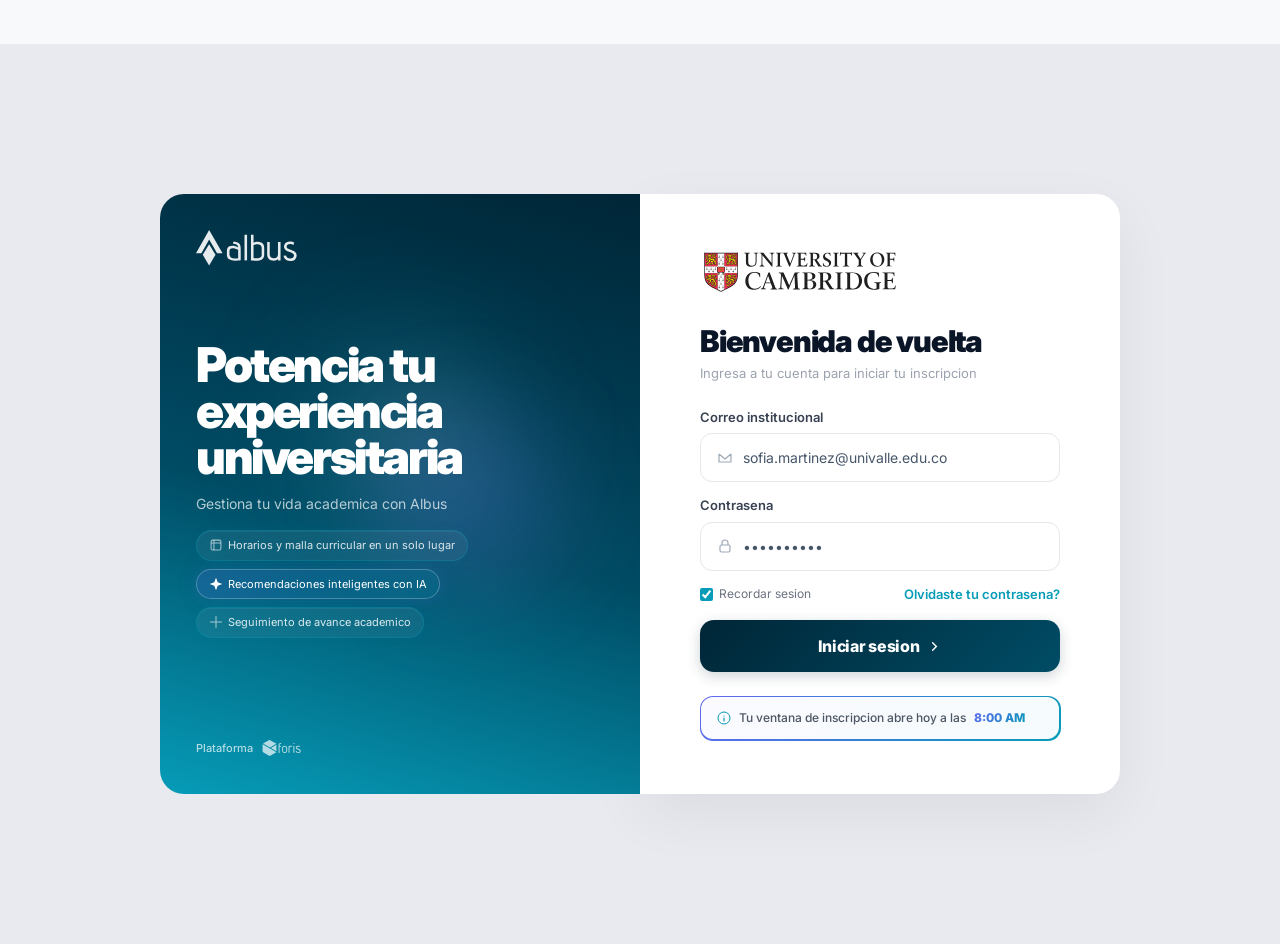
==== commit 1bd7c5f6: "Add presentation slides and hide prototype dev nav bar - HTML slide deck with brand styling (15 slid" ====
--- a/prototype/index.html
+++ b/prototype/index.html
@@ -13,7 +13,7 @@
   <!-- ========================================= -->
   <!-- NAVIGATION TABS (to switch between screens) -->
   <!-- ========================================= -->
-  <nav class="screen-nav">
+  <nav class="screen-nav" style="display: none;">
     <div class="screen-nav__inner">
       <span class="screen-nav__label">Pantallas:</span>
       <button class="screen-nav__btn active" data-screen="screen-login">0. Login</button>
